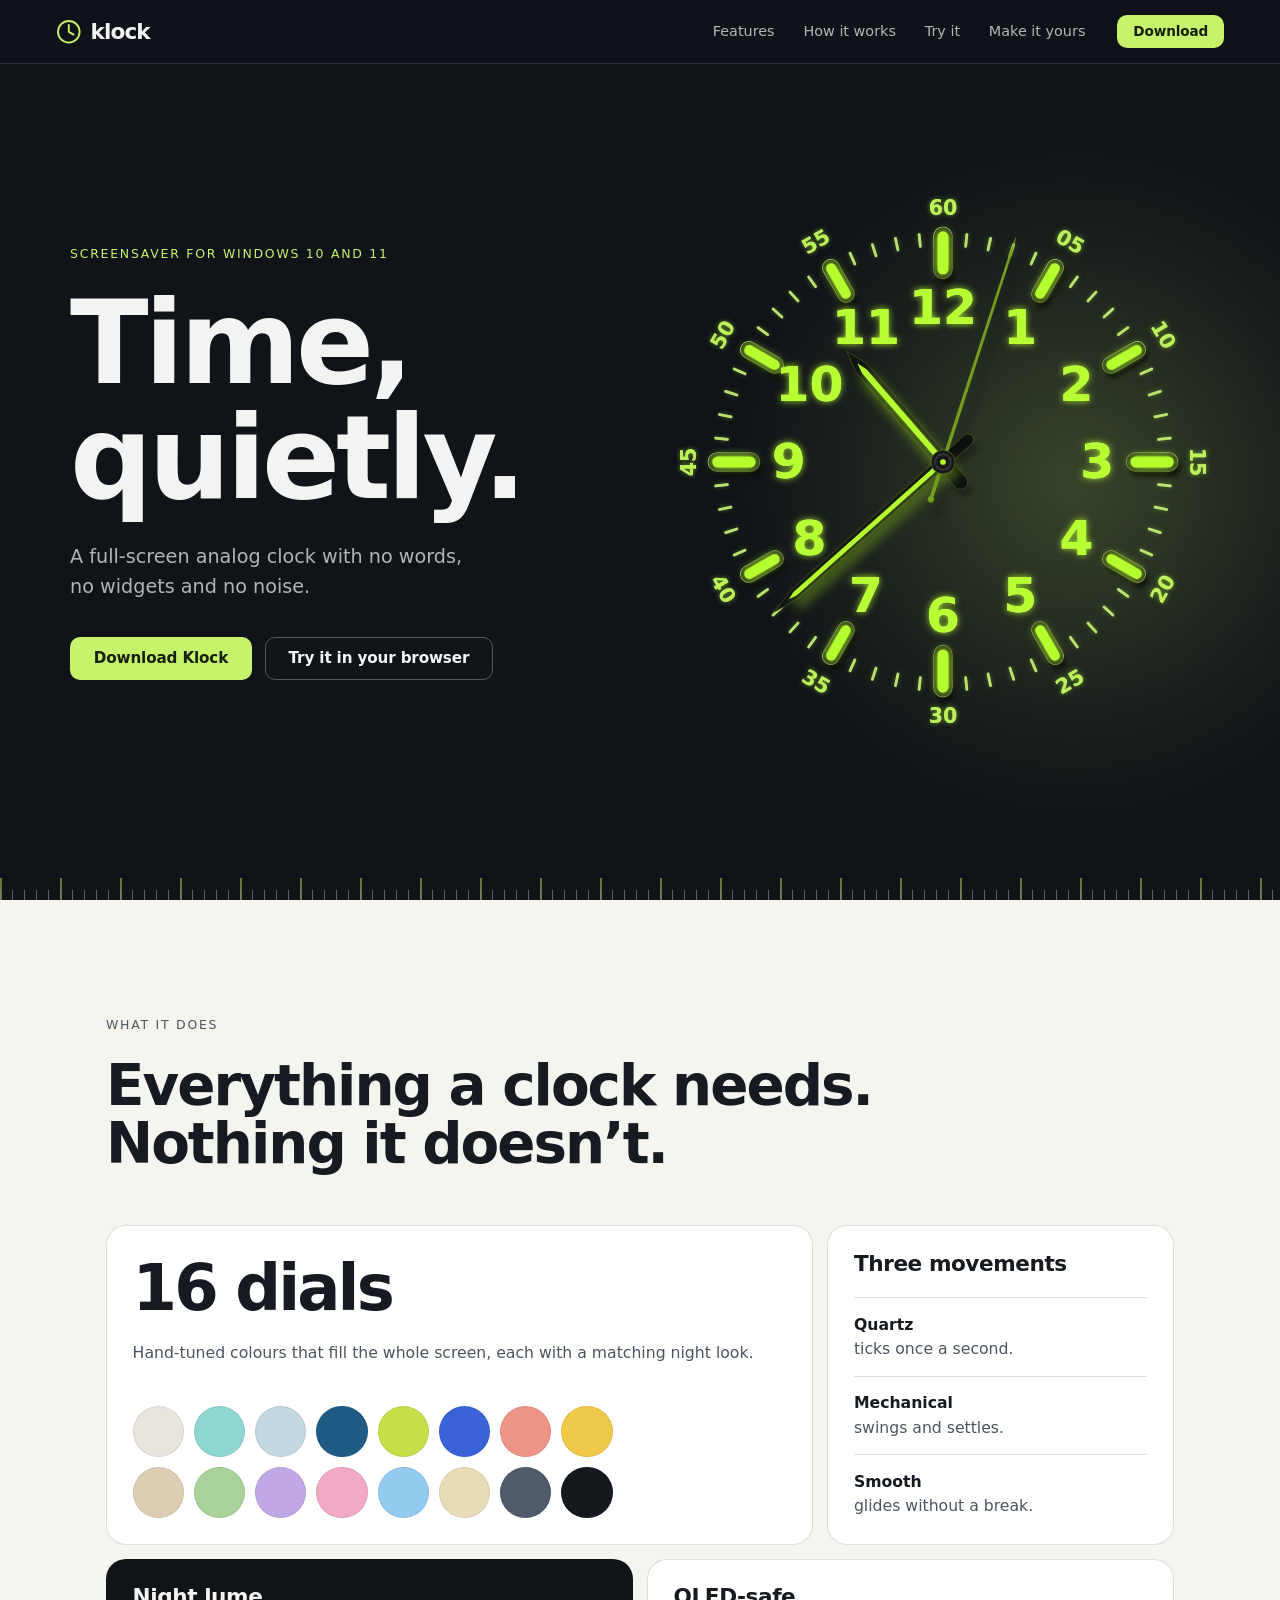
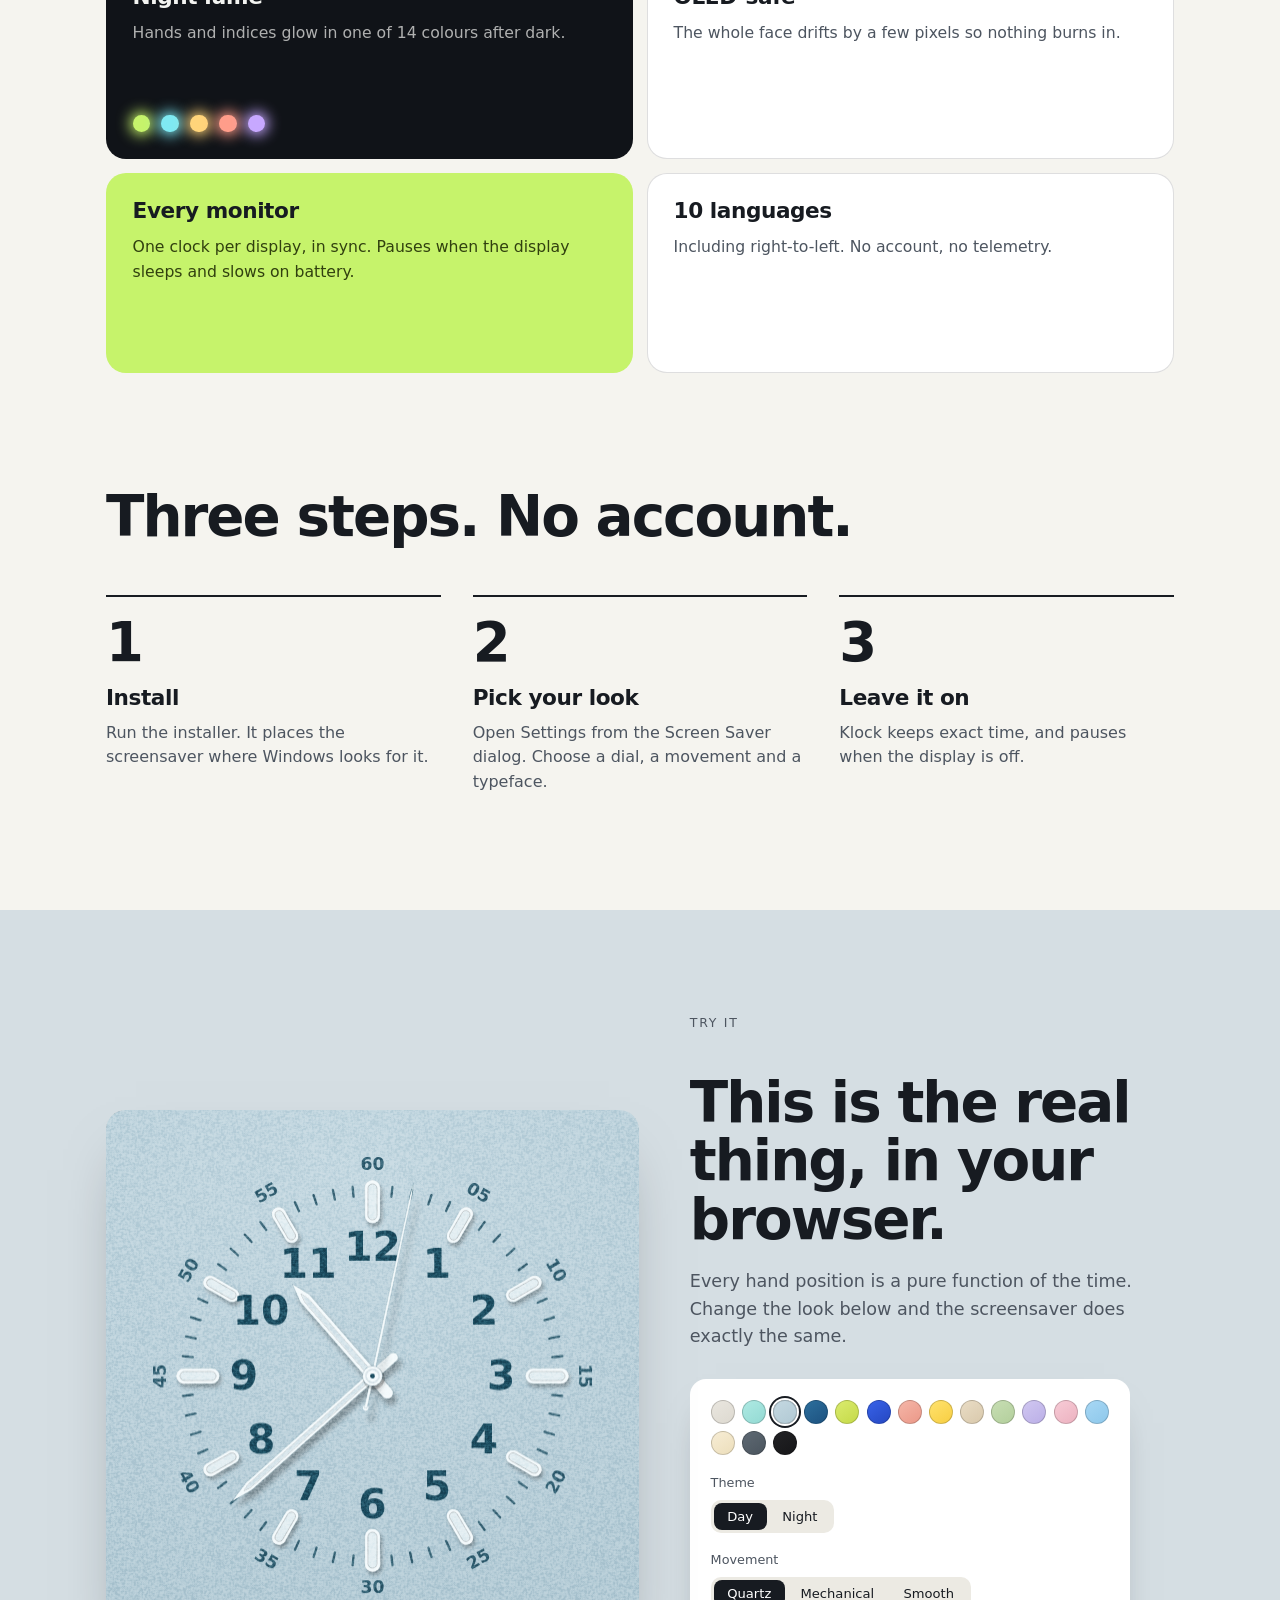
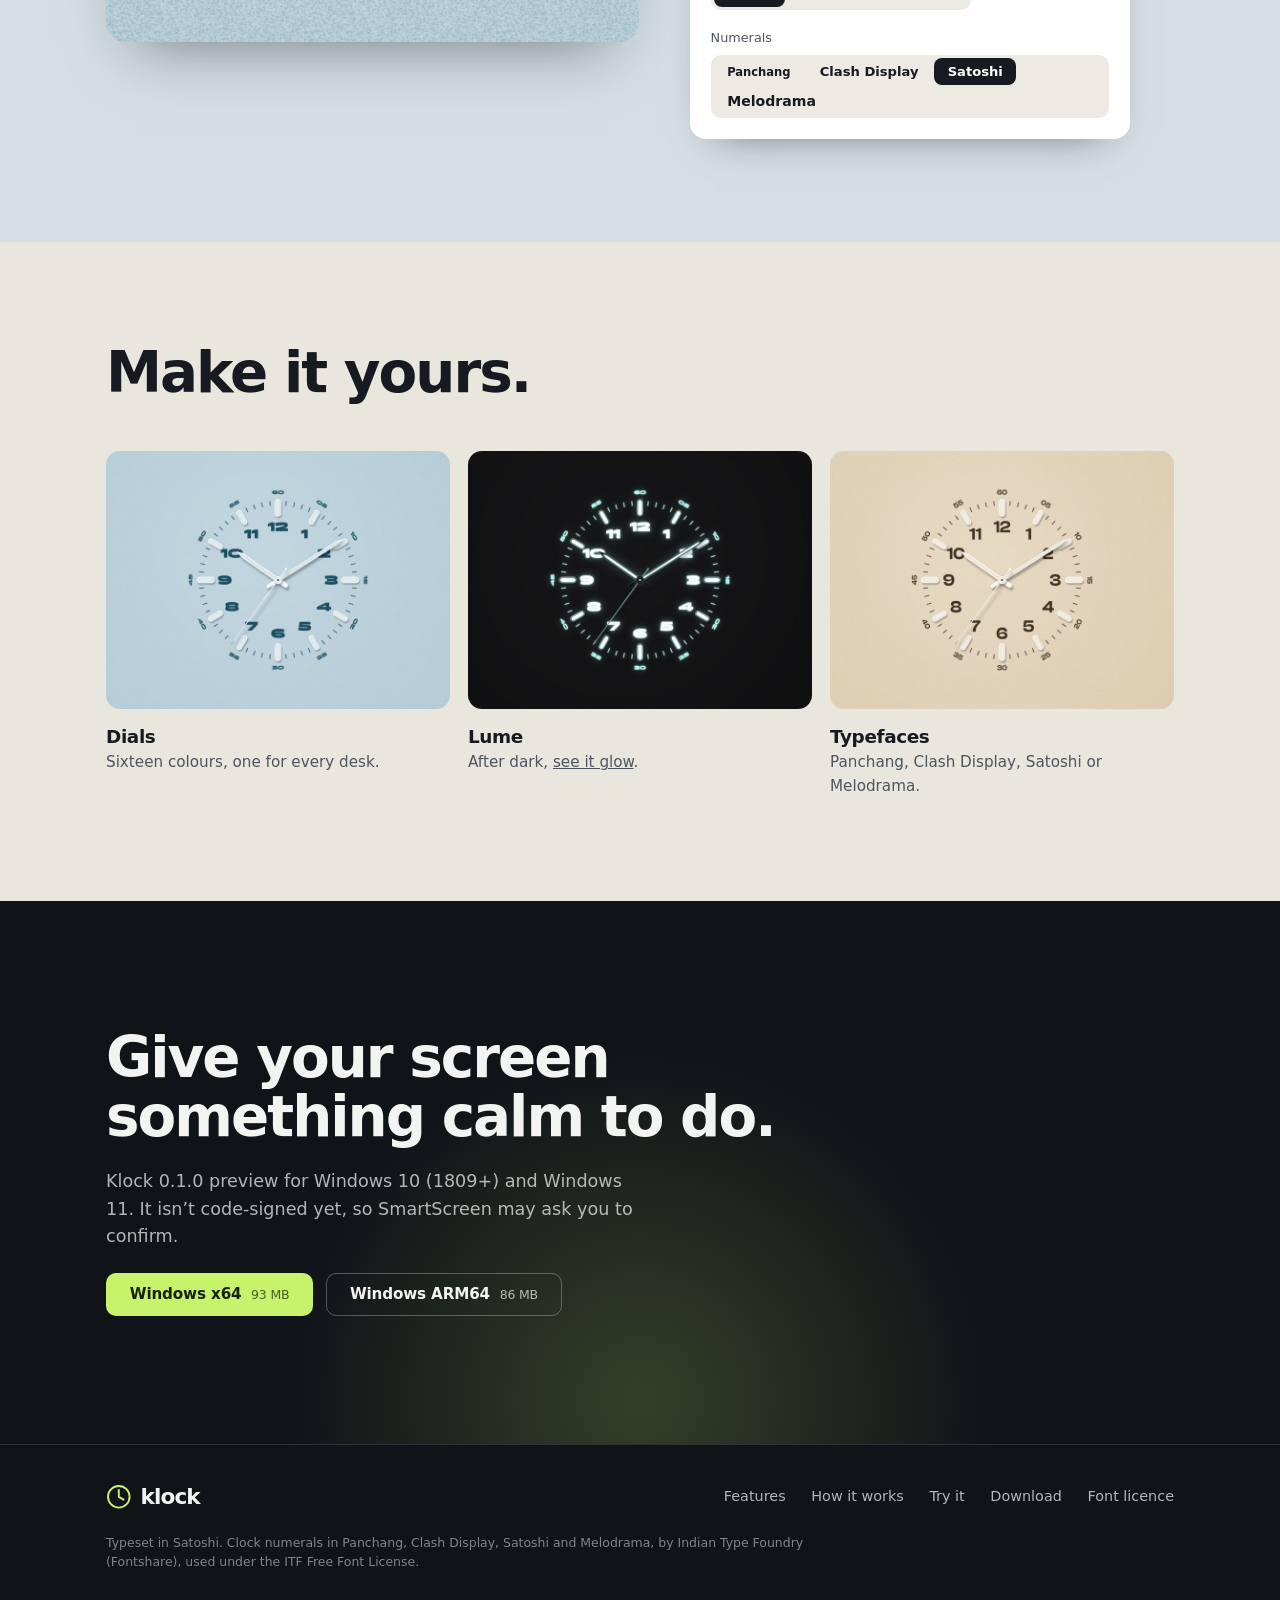
==== website/index.html @ 1a83d162 "🚀 Add interactive dial clock implementation with state management and theming - Introduced `clock.js" ====
<!DOCTYPE html>
<html lang="en">
<head>
  <meta charset="UTF-8">
  <meta name="viewport" content="width=device-width, initial-scale=1">
  <title>Klock — The Quiet Analog Clock Screensaver For Windows</title>
  <meta name="description" content="A wordless analog clock screensaver for Windows 10 and 11. Sixteen dials, glowing lume, three movements.">
  <meta name="theme-color" content="#101318">
  <link rel="icon" href="favicon.ico">
  <link rel="preload" href="fonts/Satoshi-Black.otf" as="font" type="font/otf" crossorigin>
  <link rel="stylesheet" href="css/styles.css">
  <meta property="og:type" content="website">
  <meta property="og:title" content="Klock — The Quiet Analog Clock Screensaver For Windows">
  <meta property="og:description" content="Sixteen dials, glowing lume, three movements. For Windows 10 and 11.">
  <meta property="og:image" content="img/og.jpg">
  <meta name="twitter:card" content="summary_large_image">
</head>
<body>
  <a class="skip" href="#main">Skip to content</a>

  <header class="top">
    <a class="brand" href="#top" aria-label="Klock home">
      <svg viewBox="0 0 32 32" aria-hidden="true"><circle cx="16" cy="16" r="13.5" fill="none" stroke="currentColor" stroke-width="2.4"/><path d="M16 16V7.5M16 16l6 3.5" stroke="currentColor" stroke-width="2.4" stroke-linecap="round" fill="none"/></svg>
      <span>klock</span>
    </a>
    <nav aria-label="Primary">
      <a href="#features">Features</a>
      <a href="#how">How it works</a>
      <a href="#try">Try it</a>
      <a href="#make">Make it yours</a>
    </nav>
    <a class="btn btn-lume btn-sm" href="#download">Download</a>
  </header>

  <main id="main">

    <!-- ============================================================ HERO -->
    <section class="hero" id="top" data-bg="dusk" aria-labelledby="hero-title">
      <div class="hero-copy">
        <p class="kicker">Screensaver for Windows 10 and 11</p>
        <h1 id="hero-title">Time,<br>quietly.</h1>
        <p class="hero-sub">A full-screen analog clock with no words, no widgets and no noise.</p>
        <div class="hero-cta">
          <a class="btn btn-lume" href="#download">Download Klock</a>
          <a class="btn btn-ghost" href="#try">Try it in your browser</a>
        </div>
      </div>
      <div class="hero-clock">
        <canvas id="clock-hero" role="img" aria-label="Analog clock with glowing hands"></canvas>
      </div>
      <div class="ruler" aria-hidden="true"></div>
    </section>

    <!-- ============================================================ FEATURES -->
    <section class="features" id="features" data-bg="paper" aria-labelledby="feat-title">
      <div class="wrap">
        <p class="kicker dark">What it does</p>
        <h2 class="h2" id="feat-title">Everything a clock needs. Nothing it doesn&rsquo;t.</h2>

        <div class="bento">
          <article class="tile tile-dials">
            <h3>16 dials</h3>
            <p>Hand-tuned colours that fill the whole screen, each with a matching night look.</p>
            <div class="dots" aria-hidden="true"><i></i><i></i><i></i><i></i><i></i><i></i><i></i><i></i><i></i><i></i><i></i><i></i><i></i><i></i><i></i><i></i></div>
          </article>

          <article class="tile tile-move">
            <h3>Three movements</h3>
            <ul class="plain">
              <li><b>Quartz</b> ticks once a second.</li>
              <li><b>Mechanical</b> swings and settles.</li>
              <li><b>Smooth</b> glides without a break.</li>
            </ul>
          </article>

          <article class="tile tile-lume">
            <h3>Night lume</h3>
            <p>Hands and indices glow in one of 14 colours after dark.</p>
            <div class="glow" aria-hidden="true"><i></i><i></i><i></i><i></i><i></i></div>
          </article>

          <article class="tile tile-burn">
            <h3>OLED-safe</h3>
            <p>The whole face drifts by a few pixels so nothing burns in.</p>
          </article>

          <article class="tile tile-mon">
            <h3>Every monitor</h3>
            <p>One clock per display, in sync. Pauses when the display sleeps and slows on battery.</p>
          </article>

          <article class="tile tile-lang">
            <h3>10 languages</h3>
            <p>Including right-to-left. No account, no telemetry.</p>
          </article>
        </div>
      </div>
    </section>

    <!-- ============================================================ HOW -->
    <section class="how" id="how" data-bg="paper" aria-labelledby="how-title">
      <div class="wrap">
        <h2 class="h2" id="how-title">Three steps. No account.</h2>
        <ol class="steps">
          <li><span class="num">1</span><h3>Install</h3><p>Run the installer. It places the screensaver where Windows looks for it.</p></li>
          <li><span class="num">2</span><h3>Pick your look</h3><p>Open Settings from the Screen Saver dialog. Choose a dial, a movement and a typeface.</p></li>
          <li><span class="num">3</span><h3>Leave it on</h3><p>Klock keeps exact time, and pauses when the display is off.</p></li>
        </ol>
      </div>
    </section>

    <!-- ============================================================ TRY -->
    <section class="try" id="try" data-bg="mist" aria-labelledby="try-title">
      <div class="wrap try-grid">
        <div class="screen"><canvas id="clock-main" role="img" aria-label="Analog clock"></canvas></div>
        <div class="try-panel">
          <p class="kicker dark">Try it</p>
          <h2 class="h2" id="try-title">This is the real thing, in your browser.</h2>
          <p class="body">Every hand position is a pure function of the time. Change the look below and the screensaver does exactly the same.</p>

          <div class="ui-card" aria-label="Try the settings">
            <div class="swatches" id="dial-swatches" role="radiogroup" aria-label="Dial colour"></div>
            <div class="ui-row"><span>Theme</span><div class="segmented" id="theme-seg" role="radiogroup" aria-label="Theme"></div></div>
            <div class="ui-row"><span>Movement</span><div class="segmented" id="move-seg" role="radiogroup" aria-label="Movement"></div></div>
            <div class="ui-row"><span>Numerals</span><div class="segmented" id="font-seg" role="radiogroup" aria-label="Numeral typeface"></div></div>
          </div>
        </div>
      </div>
    </section>

    <!-- ============================================================ MAKE IT YOURS -->
    <section class="make" id="make" data-bg="bone" aria-labelledby="make-title">
      <div class="wrap">
        <h2 class="h2" id="make-title">Make it yours.</h2>
        <div class="shots">
          <figure>
            <img src="img/day.jpg" width="1920" height="1080" loading="lazy" alt="Klock&rsquo;s Glacier dial in daylight: pale blue-grey with dark teal numerals and white pill indices.">
            <figcaption><b>Dials</b> Sixteen colours, one for every desk.</figcaption>
          </figure>
          <figure>
            <img src="img/night.jpg" width="1920" height="1080" loading="lazy" alt="Klock&rsquo;s Noir dial at night with every numeral, index and hand glowing teal-white.">
            <figcaption><b>Lume</b> After dark, <a href="#try" data-night>see it glow</a>.</figcaption>
          </figure>
          <figure>
            <img src="img/warm.jpg" width="1920" height="1080" loading="lazy" alt="Klock&rsquo;s Beige dial with Clash Display numerals.">
            <figcaption><b>Typefaces</b> Panchang, Clash Display, Satoshi or Melodrama.</figcaption>
          </figure>
        </div>
      </div>
    </section>

    <!-- ============================================================ DOWNLOAD -->
    <section class="get" id="download" data-bg="dusk" aria-labelledby="dl-title">
      <div class="wrap get-inner">
        <h2 class="h2 light" id="dl-title">Give your screen something calm to do.</h2>
        <p class="body light">Klock 0.1.0 preview for Windows 10 (1809+) and Windows 11. It isn&rsquo;t code-signed yet, so SmartScreen may ask you to confirm.</p>
        <div class="hero-cta">
          <a class="btn btn-lume" href="https://github.com/OWNER/klock/releases/latest">Windows x64 <small>93 MB</small></a>
          <a class="btn btn-ghost" href="https://github.com/OWNER/klock/releases/latest">Windows ARM64 <small>86 MB</small></a>
        </div>
      </div>
    </section>
  </main>

  <footer class="footer" data-bg="dusk">
    <div class="wrap foot">
      <a class="brand" href="#top" aria-label="Klock home">
        <svg viewBox="0 0 32 32" aria-hidden="true"><circle cx="16" cy="16" r="13.5" fill="none" stroke="currentColor" stroke-width="2.4"/><path d="M16 16V7.5M16 16l6 3.5" stroke="currentColor" stroke-width="2.4" stroke-linecap="round" fill="none"/></svg>
        <span>klock</span>
      </a>
      <nav aria-label="Footer">
        <a href="#features">Features</a><a href="#how">How it works</a><a href="#try">Try it</a><a href="#download">Download</a><a href="fonts/Satoshi-FFL.txt">Font licence</a>
      </nav>
      <p class="foot-fine">Typeset in Satoshi. Clock numerals in Panchang, Clash Display, Satoshi and Melodrama, by Indian Type Foundry (Fontshare), used under the ITF Free Font License.</p>
    </div>
  </footer>

  <script type="module" src="js/main.js"></script>
</body>
</html>
---- website/css/styles.css ----
/* Klock landing page. Original direction: a graphite "lume" hero, flat full-width bands, a bento feature grid,
   heavy Satoshi headlines, square-ish buttons and a lume-green accent. */

@font-face { font-family: "Satoshi"; font-weight: 400; font-display: swap; src: url("../fonts/Satoshi-Regular.otf") format("opentype"); }
/* Faces used on the clock dial and the typeface picker */
@font-face { font-family: "Satoshi"; font-weight: 900; font-display: swap; src: url("../fonts/Satoshi-Black.otf") format("opentype"); }
@font-face { font-family: "Panchang"; font-weight: 800; font-display: swap; src: url("../fonts/Panchang-Extrabold.otf") format("opentype"); }
@font-face { font-family: "Clash Display"; font-weight: 600; font-display: swap; src: url("../fonts/ClashDisplay-Semibold.otf") format("opentype"); }
@font-face { font-family: "Melodrama"; font-weight: 700; font-display: swap; src: url("../fonts/Melodrama-Bold.otf") format("opentype"); }

:root {
  --graphite: #101318; --graphite-2: #1a1f27; --line-d: rgba(255, 255, 255, .12);
  --paper: #F5F4EF; --bone: #E8E6DD; --mist: #D5DEE3;
  --ink: #171b21; --ink-soft: #4d5560; --line: rgba(23, 27, 33, .14);
  --lume: #C6F36B; --lume-ink: #18200a;
  --page: var(--graphite);

  --r: 20px; --r-btn: 10px; --max: 1180px; --pad: clamp(20px, 5vw, 56px);
  --font: "Satoshi", "Segoe UI Variable Text", "Segoe UI", system-ui, sans-serif;

  --bg1: #C4D8E1; --bg2: #B1C9D4; --night: 0;
}

*, *::before, *::after { box-sizing: border-box; }
html { scroll-behavior: smooth; scroll-padding-top: 72px; -webkit-text-size-adjust: 100%; color-scheme: light; }
body { margin: 0; background: var(--page); color: var(--ink); font: 400 1rem/1.55 var(--font); -webkit-font-smoothing: antialiased; overflow-x: hidden; transition: background-color .6s ease; }
img, canvas, svg { max-width: 100%; }
a { color: inherit; }
h1, h2, h3, p, figure, ul, ol { margin: 0; padding: 0; }
:focus-visible { outline: 2px solid var(--lume); outline-offset: 3px; border-radius: 6px; }
.skip { position: absolute; left: 1rem; top: -4rem; background: var(--lume); color: var(--lume-ink); padding: .6rem 1rem; border-radius: var(--r-btn); z-index: 100; }
.skip:focus { top: 1rem; }
.wrap { width: min(100%, var(--max)); margin-inline: auto; padding-inline: var(--pad); }

/* ---------- type ---------- */
h1, .h2, h3 { font-weight: 900; letter-spacing: -.035em; line-height: 1; }
h1 { font-size: clamp(3.6rem, 9vw, 8rem); }
.h2 { font-size: clamp(2rem, 4.4vw, 3.6rem); line-height: 1.04; max-width: 20ch; }
h3 { font-size: 1.35rem; letter-spacing: -.02em; line-height: 1.15; }
.kicker { font-size: .78rem; letter-spacing: .14em; text-transform: uppercase; color: var(--lume); margin-bottom: 1.4rem; }
.kicker.dark { color: var(--ink-soft); }
.body { font-size: 1.1rem; max-width: 34rem; color: var(--ink-soft); }
.light { color: #f3f4f1; }
.body.light { color: rgba(243, 244, 241, .72); }

/* ---------- top bar ---------- */
.top { position: sticky; top: 0; z-index: 60; display: flex; align-items: center; gap: 2rem; height: 64px; padding-inline: var(--pad); background: rgba(16, 19, 24, .96); color: #f3f4f1; border-bottom: 1px solid var(--line-d); }
.brand { display: inline-flex; align-items: center; gap: .55rem; text-decoration: none; font-weight: 900; font-size: 1.35rem; letter-spacing: -.04em; }
.brand svg { width: 1.6rem; height: 1.6rem; color: var(--lume); }
.top nav { display: flex; gap: 1.8rem; margin-left: auto; }
.top nav a { font-size: .9rem; text-decoration: none; opacity: .72; transition: opacity .15s; }
.top nav a:hover { opacity: 1; }

.btn { display: inline-flex; align-items: center; gap: .6rem; padding: .85em 1.5em; border: 1px solid transparent; border-radius: var(--r-btn); font: 900 .95rem/1 var(--font); letter-spacing: -.01em; text-decoration: none; cursor: pointer; transition: transform .18s ease, background-color .18s ease, border-color .18s ease; }
.btn:hover { transform: translateY(-2px); }
.btn small { font: 400 .78rem var(--font); opacity: .7; }
.btn-lume { background: var(--lume); color: var(--lume-ink); }
.btn-lume:hover { background: #d6f98f; }
.btn-ghost { border-color: rgba(255, 255, 255, .28); color: #f3f4f1; }
.btn-ghost:hover { border-color: #fff; }
.btn-sm { padding: .65em 1.1em; font-size: .85rem; }

/* ---------- hero ---------- */
.hero { position: relative; min-height: calc(100svh - 64px); background: var(--graphite); color: #f3f4f1; display: grid; grid-template-columns: minmax(0, 1.05fr) minmax(0, 1fr); align-items: center; gap: 1rem; padding: 3rem var(--pad) 5.5rem; overflow: hidden; isolation: isolate; }
.hero::before { content: ""; position: absolute; z-index: -1; right: -12vw; top: 50%; width: 80vmin; height: 80vmin; translate: 0 -50%; border-radius: 50%; background: radial-gradient(circle, rgba(198, 243, 107, .22), rgba(198, 243, 107, .06) 45%, transparent 68%); }
.hero-copy { max-width: 36rem; justify-self: end; width: 100%; }
.hero-sub { font-size: 1.2rem; color: rgba(243, 244, 241, .72); max-width: 26rem; margin: 1.6rem 0 2.2rem; }
.hero-cta { display: flex; flex-wrap: wrap; gap: .8rem; }
.hero-clock { display: grid; place-items: center; }
#clock-hero { width: min(100%, 78svh, 640px); aspect-ratio: 1; display: block; }
.ruler { position: absolute; left: 0; right: 0; bottom: 0; height: 34px; opacity: .5;
  background:
    repeating-linear-gradient(90deg, rgba(243, 244, 241, .7) 0 1px, transparent 1px 12px) bottom / 100% 10px no-repeat,
    repeating-linear-gradient(90deg, rgba(198, 243, 107, .9) 0 2px, transparent 2px 60px) bottom / 100% 22px no-repeat; }

/* ---------- features ---------- */
.features { background: var(--paper); padding: clamp(4rem, 9vw, 8rem) 0; }
.bento { display: grid; grid-template-columns: repeat(6, minmax(0, 1fr)); gap: 14px; margin-top: 3.2rem; }
.tile { background: #fff; border: 1px solid var(--line); border-radius: var(--r); padding: 1.6rem; display: flex; flex-direction: column; gap: .7rem; min-height: 200px; }
.tile p, .tile li { color: var(--ink-soft); font-size: .98rem; }
.tile-dials { grid-column: span 4; grid-row: span 2; justify-content: space-between; }
.tile-dials h3 { font-size: clamp(2.4rem, 5vw, 4.2rem); letter-spacing: -.045em; }
.tile-move { grid-column: span 2; grid-row: span 2; }
.tile-lume { grid-column: span 3; background: var(--graphite); border-color: transparent; color: #f3f4f1; }
.tile-lume p { color: rgba(243, 244, 241, .7); }
.tile-burn { grid-column: span 3; }
.tile-mon { grid-column: span 3; background: var(--lume); border-color: transparent; }
.tile-mon p { color: #31400f; }
.tile-lang { grid-column: span 3; }
.plain { list-style: none; display: grid; gap: .9rem; margin-top: .6rem; }
.plain li { padding-top: .9rem; border-top: 1px solid var(--line); }
.plain b { display: block; color: var(--ink); font-weight: 900; }
.dots { display: grid; grid-template-columns: repeat(8, 1fr); gap: 10px; max-width: 30rem; margin-top: 1.5rem; }
.dots i { aspect-ratio: 1; border-radius: 50%; background: var(--c); box-shadow: inset 0 0 0 1px rgba(0, 0, 0, .08); }
.dots i:nth-child(1) { --c: #E9E4DC; } .dots i:nth-child(2) { --c: #8FD6D2; } .dots i:nth-child(3) { --c: #C4D8E1; } .dots i:nth-child(4) { --c: #1F5C85; }
.dots i:nth-child(5) { --c: #C6E04A; } .dots i:nth-child(6) { --c: #3B63D8; } .dots i:nth-child(7) { --c: #EE9487; } .dots i:nth-child(8) { --c: #F0C94A; }
.dots i:nth-child(9) { --c: #DCCDB4; } .dots i:nth-child(10) { --c: #A8D29A; } .dots i:nth-child(11) { --c: #C2A7E6; } .dots i:nth-child(12) { --c: #F2A9C6; }
.dots i:nth-child(13) { --c: #93CBF0; } .dots i:nth-child(14) { --c: #EADBB8; } .dots i:nth-child(15) { --c: #4F5B68; } .dots i:nth-child(16) { --c: #15181d; }
.glow { display: flex; gap: .7rem; margin-top: auto; padding-top: .8rem; }
.glow i { width: 1.1rem; height: 1.1rem; border-radius: 50%; background: var(--g); box-shadow: 0 0 14px 3px var(--g); }
.glow i:nth-child(1) { --g: #C6F36B; } .glow i:nth-child(2) { --g: #7FE9F2; } .glow i:nth-child(3) { --g: #FFD47A; } .glow i:nth-child(4) { --g: #FF9D8A; } .glow i:nth-child(5) { --g: #C7A8FF; }

/* ---------- how ---------- */
.how { background: var(--paper); padding: 0 0 clamp(4rem, 9vw, 8rem); }
.steps { list-style: none; display: grid; grid-template-columns: repeat(3, minmax(0, 1fr)); gap: 2rem; margin-top: 3rem; }
.steps li { border-top: 2px solid var(--ink); padding-top: 1.2rem; }
.num { display: block; font-weight: 900; font-size: 3.4rem; letter-spacing: -.05em; line-height: 1; margin-bottom: 1rem; }
.steps p { color: var(--ink-soft); margin-top: .6rem; max-width: 22rem; }

/* ---------- try ---------- */
.try { background: var(--mist); padding: clamp(4rem, 8vw, 7rem) 0; }
.try-grid { display: grid; grid-template-columns: minmax(0, 1.1fr) minmax(0, 1fr); gap: clamp(1.5rem, 4vw, 4rem); align-items: center; }
.screen { position: relative; display: grid; place-items: center; padding: 2rem; border-radius: var(--r); overflow: hidden; background: radial-gradient(130% 95% at 46% 12%, var(--bg1), var(--bg2)); isolation: isolate; box-shadow: 0 30px 60px -30px rgba(16, 19, 24, .5); min-height: 480px; }
.screen::after { content: ""; position: absolute; inset: 0; pointer-events: none; background: var(--grain); mix-blend-mode: soft-light; opacity: calc(.28 - .12 * var(--night)); }
#clock-main { width: min(100%, 540px); aspect-ratio: 1; display: block; }
.try-panel { display: grid; gap: 1.2rem; justify-items: start; }
.ui-card { width: 100%; max-width: 440px; margin-top: .6rem; background: #fff; border-radius: 16px; padding: 1.3rem; display: grid; gap: 1.1rem; box-shadow: 0 18px 40px -26px rgba(16, 19, 24, .6); }
.ui-row { display: grid; gap: .45rem; font-size: .8rem; color: var(--ink-soft); }
.swatches { display: flex; flex-wrap: wrap; gap: .45rem; }
.swatch { width: 1.5rem; height: 1.5rem; padding: 0; border: 1px solid rgba(0, 0, 0, .18); border-radius: 50%; cursor: pointer; background: linear-gradient(145deg, var(--s1), var(--s2)); transition: transform .15s ease; }
.swatch:hover { transform: scale(1.12); }
.swatch[aria-checked="true"] { box-shadow: 0 0 0 2px #fff, 0 0 0 4px var(--ink); }
.segmented { display: inline-flex; flex-wrap: wrap; gap: 2px; padding: 3px; background: #eceae3; border-radius: 10px; justify-self: start; }
.seg { padding: .38rem .85rem; border: 0; border-radius: 8px; background: transparent; color: var(--ink); font: 400 .82rem var(--font); cursor: pointer; transition: background-color .15s, color .15s; }
.seg:hover { background: rgba(23, 27, 33, .08); }
.seg[aria-checked="true"] { background: var(--ink); color: #fff; }
.seg.font-panchang { font: 800 .72rem "Panchang", var(--font); }
.seg.font-clash { font: 600 .82rem "Clash Display", var(--font); }
.seg.font-satoshi { font: 900 .82rem "Satoshi", var(--font); }
.seg.font-melodrama { font: 700 .88rem "Melodrama", var(--font); }

/* ---------- make ---------- */
.make { background: var(--bone); padding: clamp(4rem, 8vw, 7rem) 0; }
.shots { display: grid; grid-template-columns: repeat(3, minmax(0, 1fr)); gap: 18px; margin-top: 3rem; }
.shots img { width: 100%; height: auto; aspect-ratio: 4 / 3; object-fit: cover; border-radius: 14px; display: block; }
.shots figcaption { margin-top: .9rem; color: var(--ink-soft); font-size: .95rem; }
.shots b { display: block; color: var(--ink); font-weight: 900; font-size: 1.15rem; letter-spacing: -.02em; }

/* ---------- download + footer ---------- */
.get { background: var(--graphite); padding: clamp(4.5rem, 10vw, 9rem) 0; position: relative; overflow: hidden; isolation: isolate; }
.get::before { content: ""; position: absolute; z-index: -1; left: 50%; bottom: -40vmin; width: 90vmin; height: 90vmin; translate: -50% 0; border-radius: 50%; background: radial-gradient(circle, rgba(198, 243, 107, .2), transparent 62%); }
.get-inner { display: grid; gap: 1.4rem; justify-items: start; }
.footer { background: var(--graphite); color: #f3f4f1; border-top: 1px solid var(--line-d); padding: 2.2rem 0 2.6rem; }
.foot { display: flex; flex-wrap: wrap; align-items: center; gap: 1.2rem 2rem; }
.foot nav { display: flex; flex-wrap: wrap; gap: .4rem 1.6rem; margin-left: auto; }
.foot nav a { font-size: .9rem; text-decoration: none; opacity: .72; }
.foot nav a:hover { opacity: 1; }
.foot-fine { flex-basis: 100%; font-size: .78rem; color: rgba(243, 244, 241, .5); max-width: 46rem; }

.not-found { width: min(100% - 2rem, 40rem); margin: 0 auto; min-height: 100svh; display: grid; align-content: center; gap: 1rem; justify-items: start; color: #f3f4f1; }
.not-found .lead { color: rgba(243, 244, 241, .72); }
.eyebrow { font-size: .78rem; letter-spacing: .14em; text-transform: uppercase; color: var(--lume); }
.btn-brown { display: inline-flex; padding: .85em 1.5em; border-radius: var(--r-btn); background: var(--lume); color: var(--lume-ink); font: 900 .95rem var(--font); text-decoration: none; }

/* ---------- responsive ---------- */
@media (max-width: 960px) {
  .top nav { display: none; }
  .top .btn { margin-left: auto; }
  .hero { grid-template-columns: 1fr; padding-top: 2.5rem; text-align: left; }
  .hero-copy { justify-self: start; }
  #clock-hero { width: min(100%, 460px); }
  .bento { grid-template-columns: repeat(2, minmax(0, 1fr)); }
  .tile-dials, .tile-move, .tile-lume, .tile-burn, .tile-mon, .tile-lang { grid-column: 1 / -1; grid-row: auto; }
  .steps, .shots, .try-grid { grid-template-columns: 1fr; }
  .screen { min-height: 360px; }
}
@media (prefers-reduced-motion: reduce) {
  html { scroll-behavior: auto; }
  *, *::before, *::after { transition: none !important; }
}
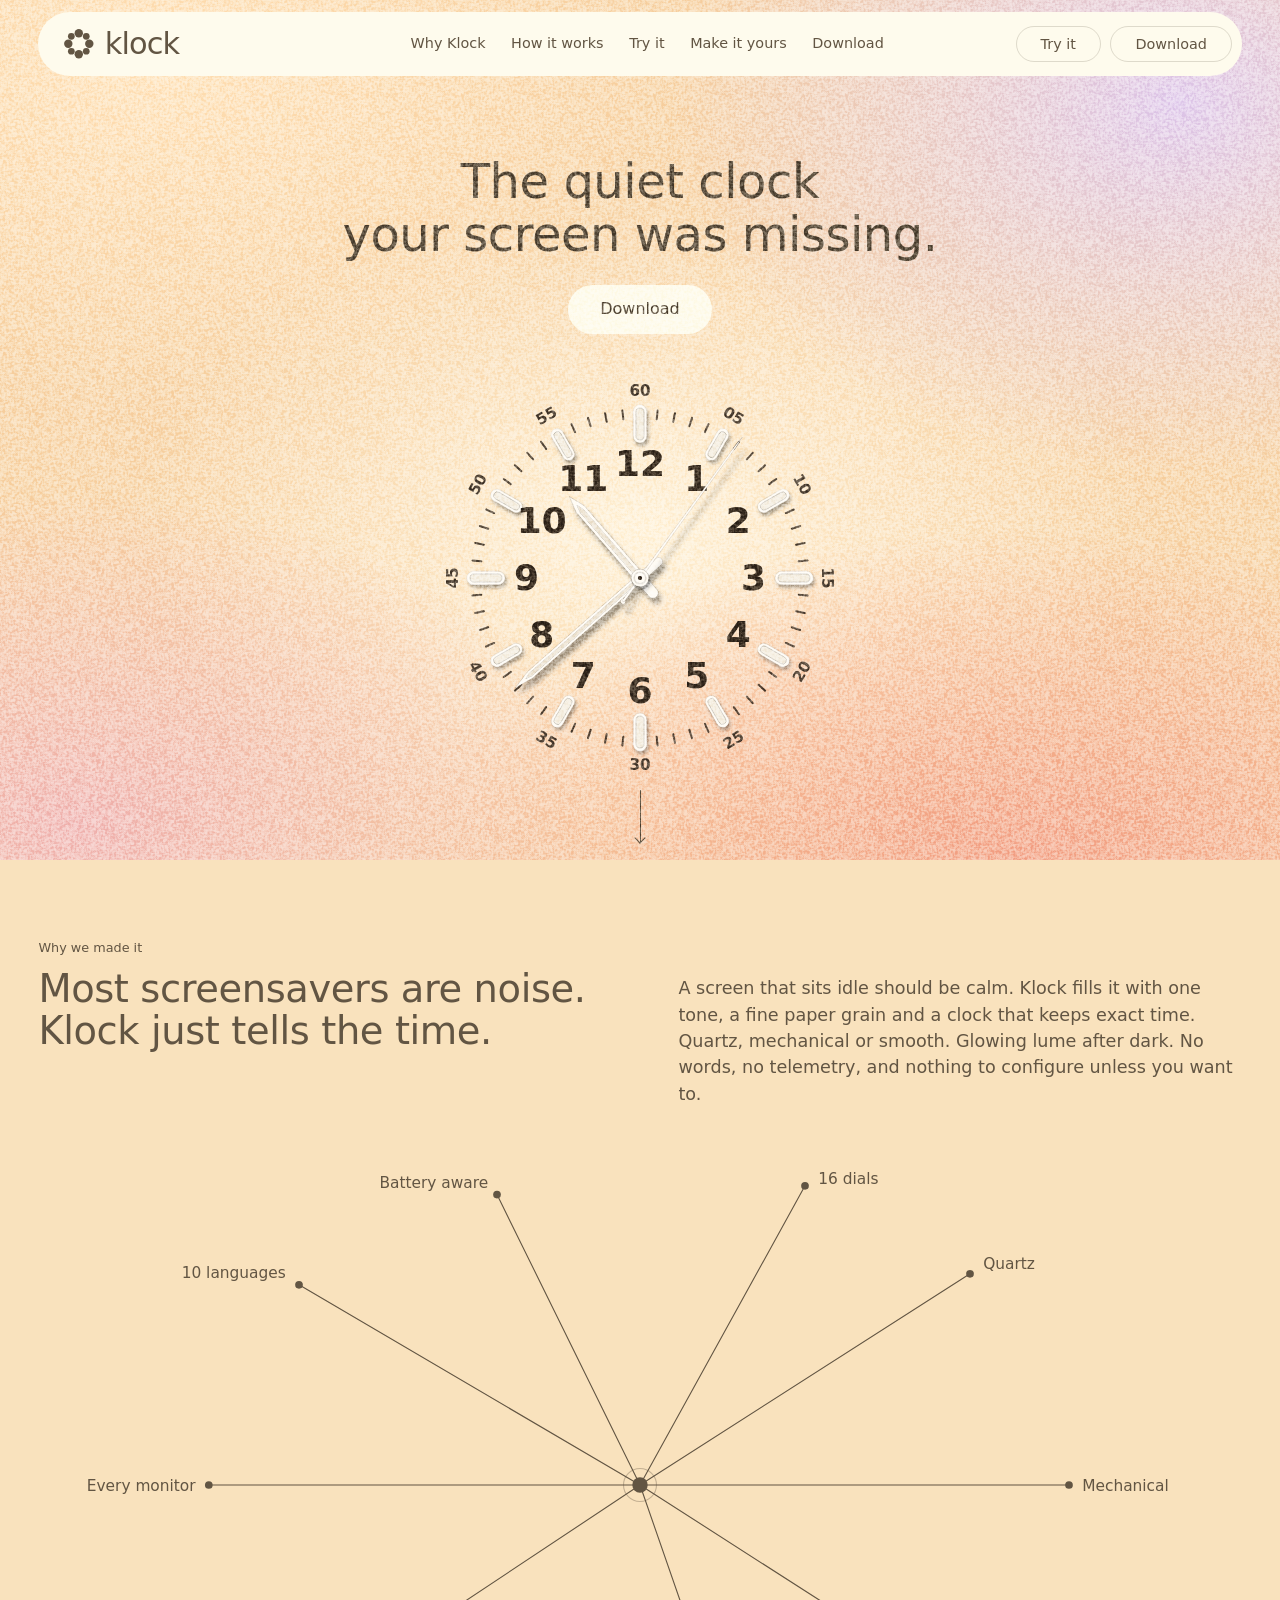
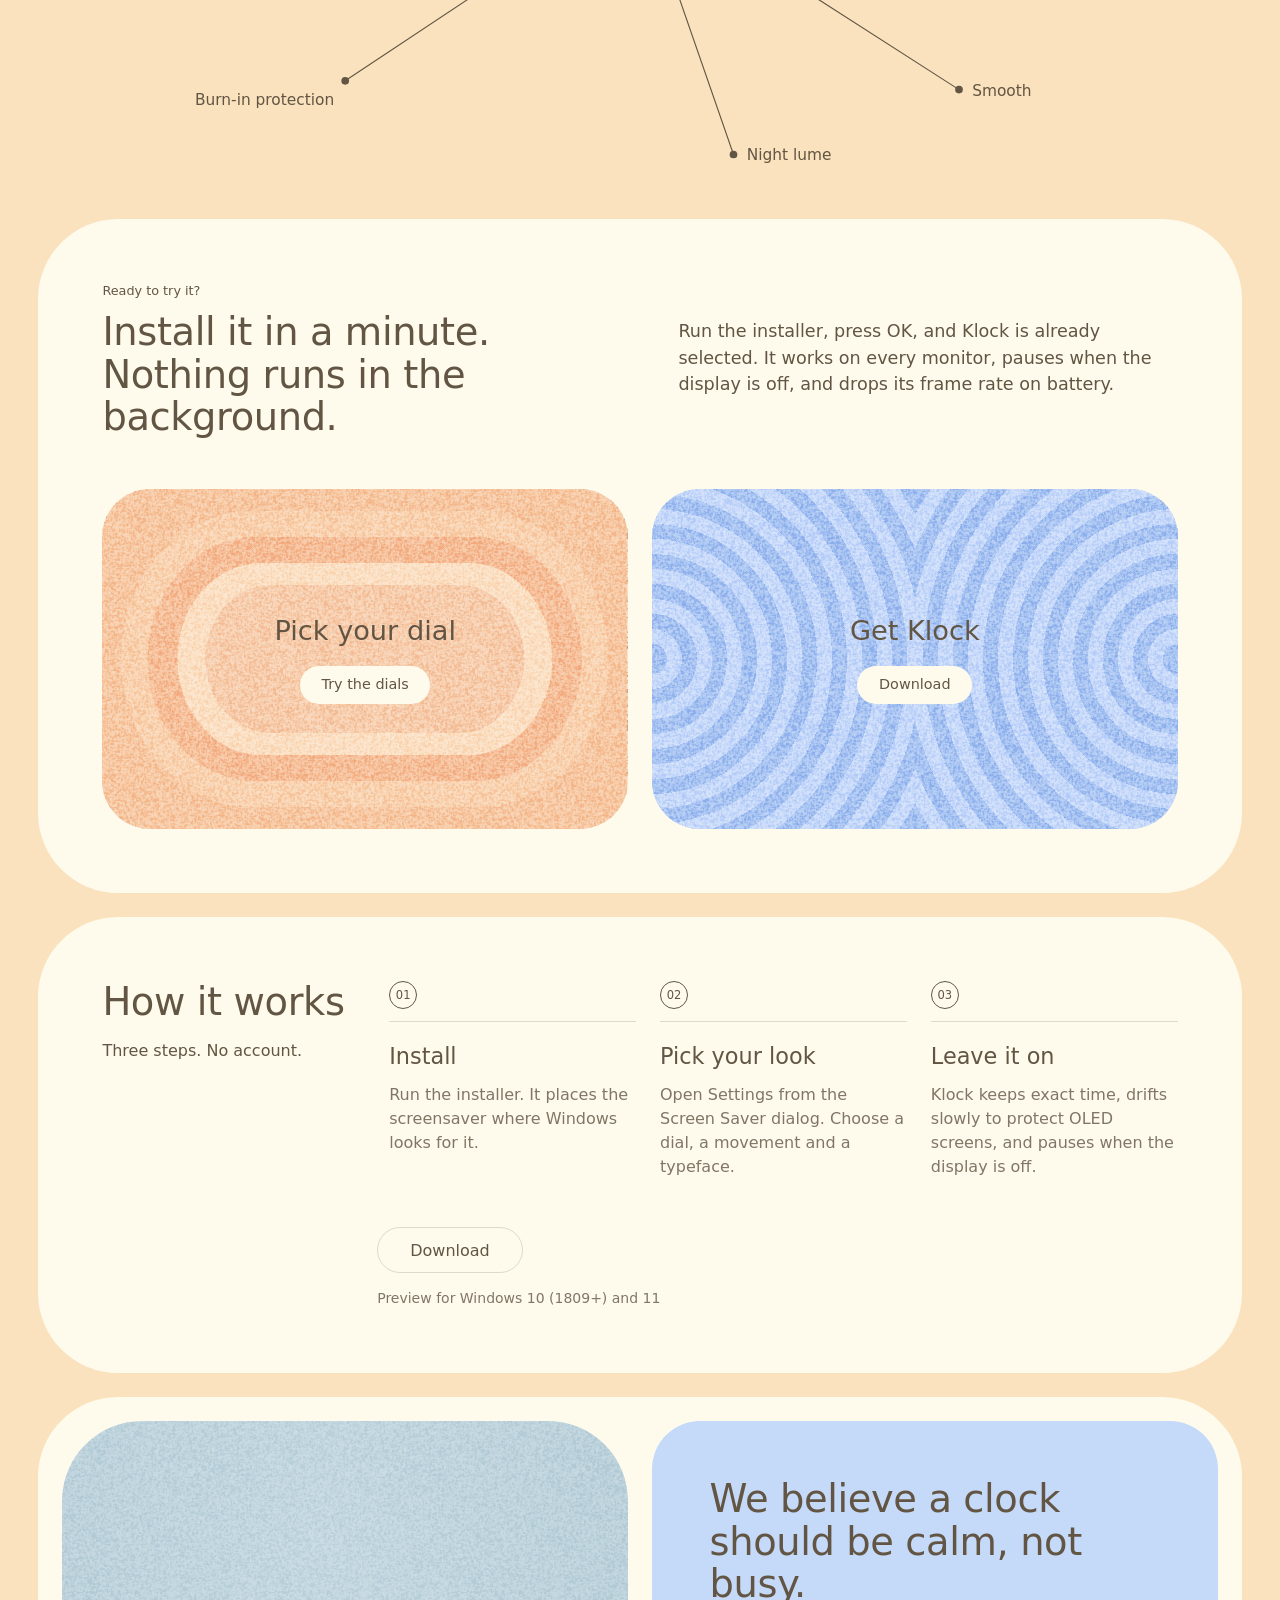
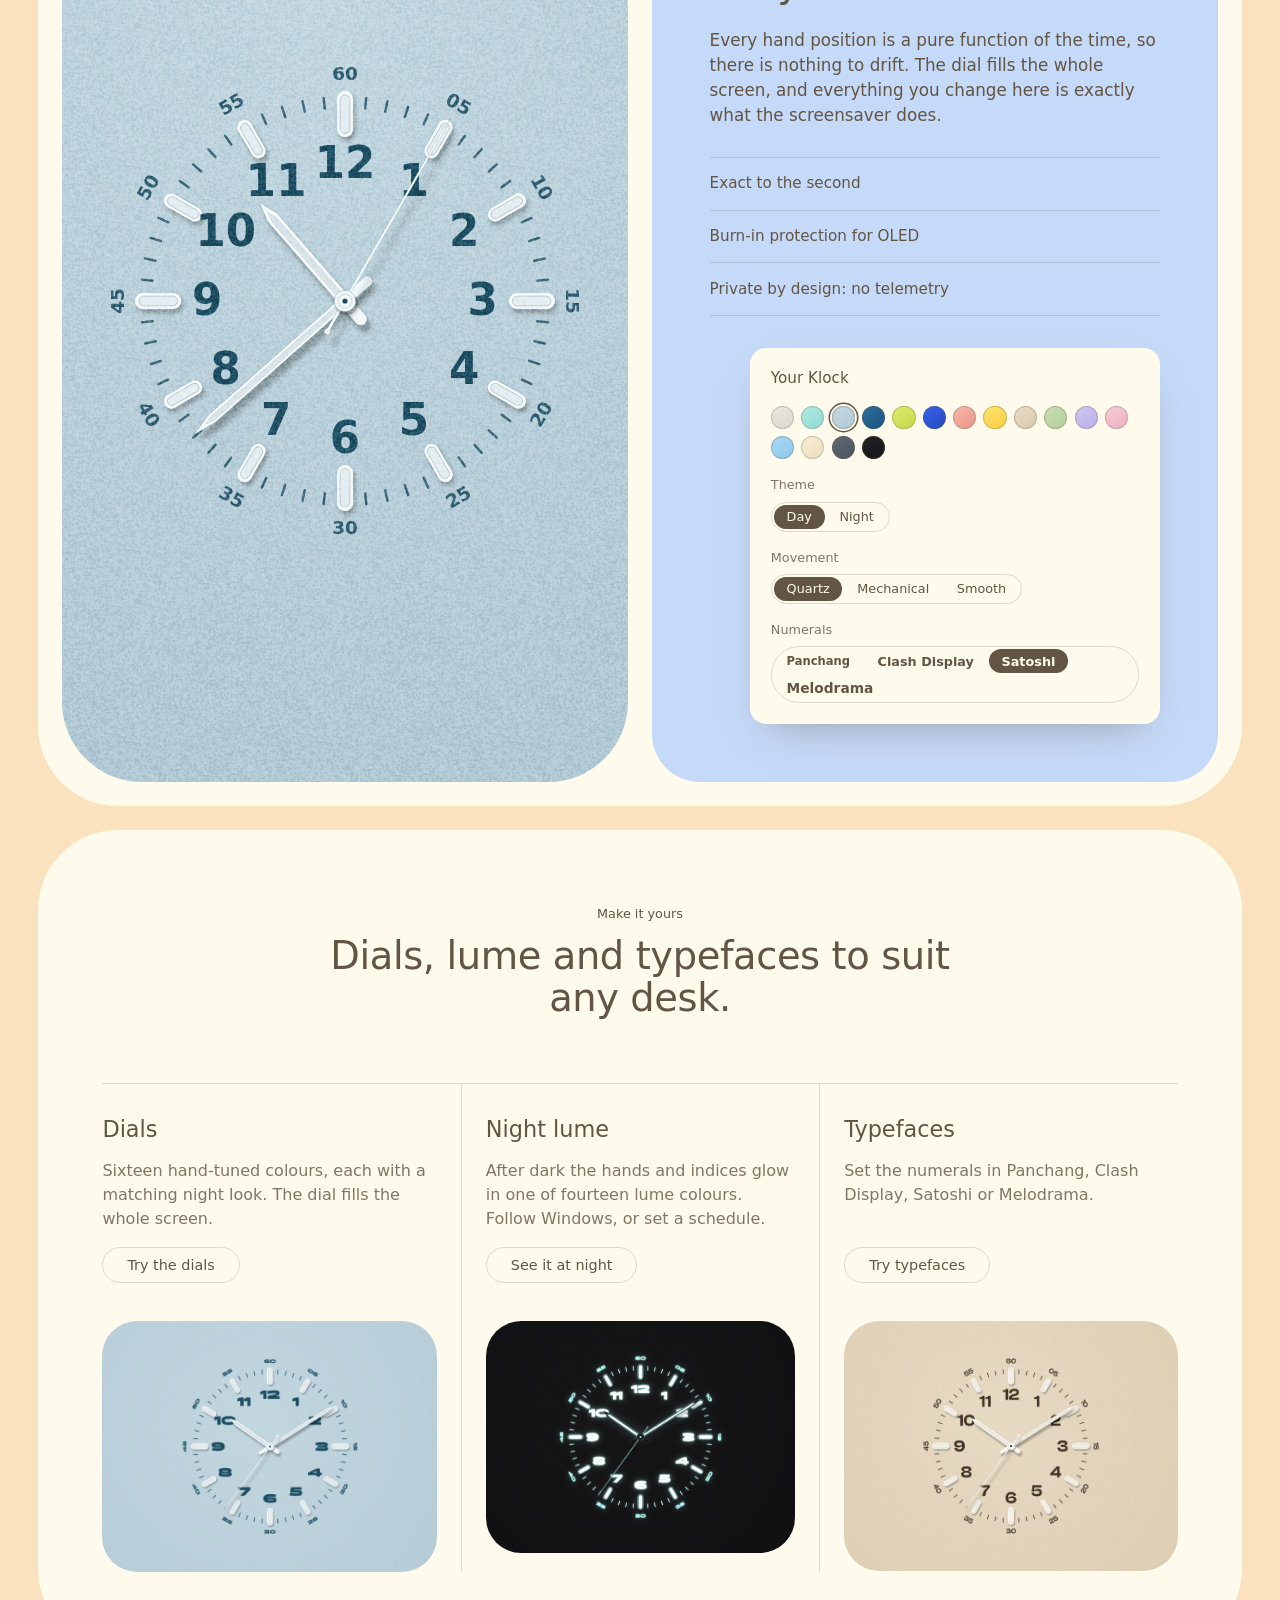
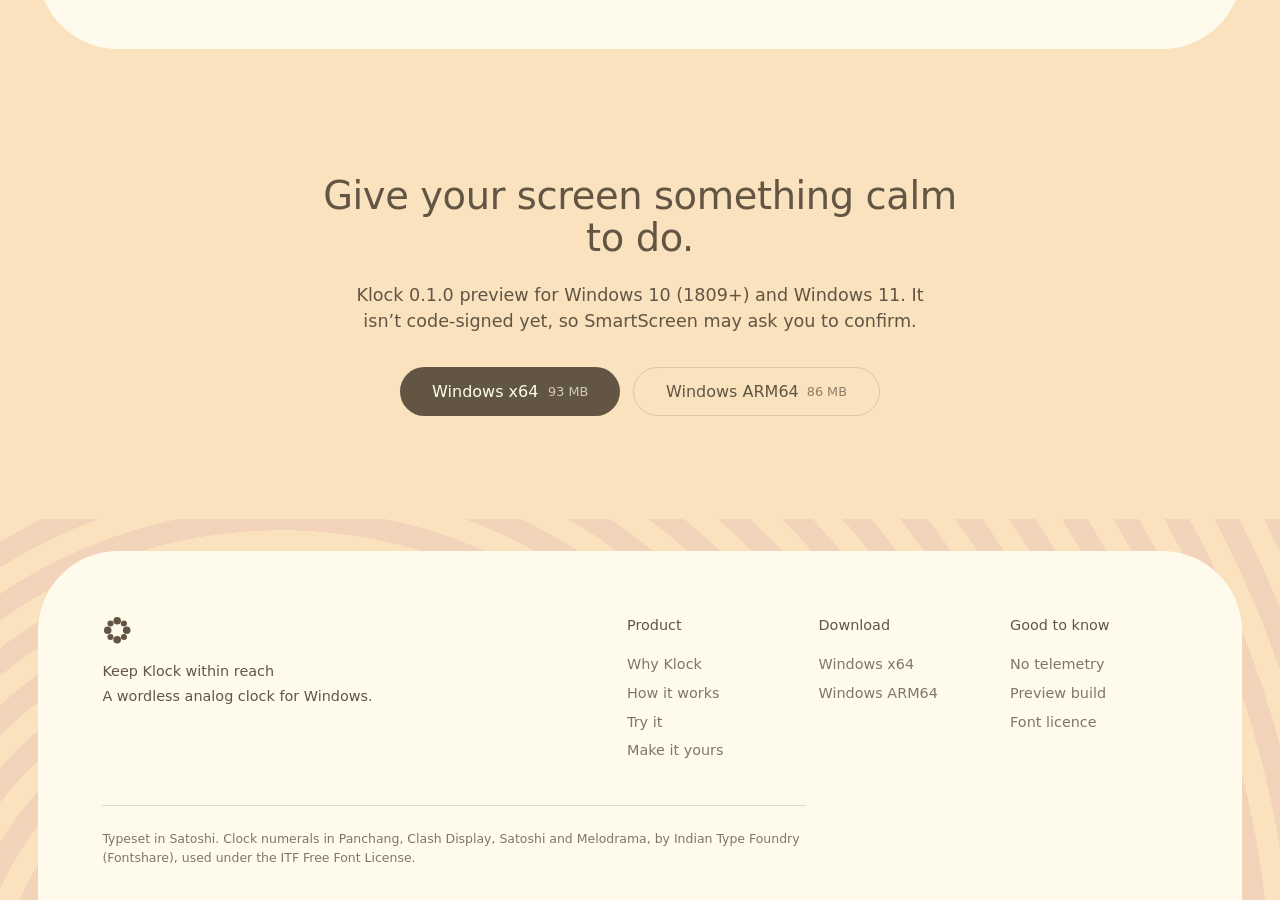
==== commit ec16f543: "Refactor website layout and styles; update hero section, navigation, and features for improved user " ====
--- a/website/index.html
+++ b/website/index.html
@@ -5,9 +5,10 @@
   <meta name="viewport" content="width=device-width, initial-scale=1">
   <title>Klock — The Quiet Analog Clock Screensaver For Windows</title>
   <meta name="description" content="A wordless analog clock screensaver for Windows 10 and 11. Sixteen dials, glowing lume, three movements.">
-  <meta name="theme-color" content="#101318">
+  <meta name="color-scheme" content="light">
+  <meta name="theme-color" content="#F9E2BD">
   <link rel="icon" href="favicon.ico">
-  <link rel="preload" href="fonts/Satoshi-Black.otf" as="font" type="font/otf" crossorigin>
+  <link rel="preload" href="fonts/Satoshi-Regular.otf" as="font" type="font/otf" crossorigin>
   <link rel="stylesheet" href="css/styles.css">
   <meta property="og:type" content="website">
   <meta property="og:title" content="Klock — The Quiet Analog Clock Screensaver For Windows">
@@ -18,107 +19,139 @@
 <body>
   <a class="skip" href="#main">Skip to content</a>
 
-  <header class="top">
-    <a class="brand" href="#top" aria-label="Klock home">
-      <svg viewBox="0 0 32 32" aria-hidden="true"><circle cx="16" cy="16" r="13.5" fill="none" stroke="currentColor" stroke-width="2.4"/><path d="M16 16V7.5M16 16l6 3.5" stroke="currentColor" stroke-width="2.4" stroke-linecap="round" fill="none"/></svg>
-      <span>klock</span>
-    </a>
-    <nav aria-label="Primary">
-      <a href="#features">Features</a>
-      <a href="#how">How it works</a>
-      <a href="#try">Try it</a>
-      <a href="#make">Make it yours</a>
-    </nav>
-    <a class="btn btn-lume btn-sm" href="#download">Download</a>
+  <!-- floating nav pill -->
+  <header class="nav-wrap">
+    <div class="nav">
+      <a class="brand" href="#top" aria-label="Klock home">
+        <svg viewBox="0 0 32 32" aria-hidden="true"><g fill="currentColor"><circle cx="16" cy="6" r="4"/><circle cx="16" cy="26" r="4"/><circle cx="6" cy="16" r="4"/><circle cx="26" cy="16" r="4"/><circle cx="8.9" cy="8.9" r="3.2"/><circle cx="23.1" cy="8.9" r="3.2"/><circle cx="8.9" cy="23.1" r="3.2"/><circle cx="23.1" cy="23.1" r="3.2"/></g><circle cx="16" cy="16" r="3.6" fill="var(--cream)"/></svg>
+        <span>klock</span>
+      </a>
+      <nav aria-label="Primary">
+        <a href="#why">Why Klock</a>
+        <a href="#how">How it works</a>
+        <a href="#try">Try it</a>
+        <a href="#make">Make it yours</a>
+        <a href="#download">Download</a>
+      </nav>
+      <div class="nav-btns">
+        <a class="btn-outline" href="#try">Try it</a>
+        <a class="btn-outline" href="#download">Download</a>
+      </div>
+    </div>
   </header>
 
   <main id="main">
 
     <!-- ============================================================ HERO -->
-    <section class="hero" id="top" data-bg="dusk" aria-labelledby="hero-title">
-      <div class="hero-copy">
-        <p class="kicker">Screensaver for Windows 10 and 11</p>
-        <h1 id="hero-title">Time,<br>quietly.</h1>
-        <p class="hero-sub">A full-screen analog clock with no words, no widgets and no noise.</p>
-        <div class="hero-cta">
-          <a class="btn btn-lume" href="#download">Download Klock</a>
-          <a class="btn btn-ghost" href="#try">Try it in your browser</a>
-        </div>
-      </div>
-      <div class="hero-clock">
-        <canvas id="clock-hero" role="img" aria-label="Analog clock with glowing hands"></canvas>
-      </div>
-      <div class="ruler" aria-hidden="true"></div>
-    </section>
-
-    <!-- ============================================================ FEATURES -->
-    <section class="features" id="features" data-bg="paper" aria-labelledby="feat-title">
-      <div class="wrap">
-        <p class="kicker dark">What it does</p>
-        <h2 class="h2" id="feat-title">Everything a clock needs. Nothing it doesn&rsquo;t.</h2>
-
-        <div class="bento">
-          <article class="tile tile-dials">
-            <h3>16 dials</h3>
-            <p>Hand-tuned colours that fill the whole screen, each with a matching night look.</p>
-            <div class="dots" aria-hidden="true"><i></i><i></i><i></i><i></i><i></i><i></i><i></i><i></i><i></i><i></i><i></i><i></i><i></i><i></i><i></i><i></i></div>
-          </article>
-
-          <article class="tile tile-move">
-            <h3>Three movements</h3>
-            <ul class="plain">
-              <li><b>Quartz</b> ticks once a second.</li>
-              <li><b>Mechanical</b> swings and settles.</li>
-              <li><b>Smooth</b> glides without a break.</li>
-            </ul>
-          </article>
-
-          <article class="tile tile-lume">
-            <h3>Night lume</h3>
-            <p>Hands and indices glow in one of 14 colours after dark.</p>
-            <div class="glow" aria-hidden="true"><i></i><i></i><i></i><i></i><i></i></div>
-          </article>
-
-          <article class="tile tile-burn">
-            <h3>OLED-safe</h3>
-            <p>The whole face drifts by a few pixels so nothing burns in.</p>
-          </article>
-
-          <article class="tile tile-mon">
-            <h3>Every monitor</h3>
-            <p>One clock per display, in sync. Pauses when the display sleeps and slows on battery.</p>
-          </article>
-
-          <article class="tile tile-lang">
-            <h3>10 languages</h3>
-            <p>Including right-to-left. No account, no telemetry.</p>
-          </article>
+    <section class="hero" id="top" data-bg="orange" aria-labelledby="hero-title">
+      <div class="rings" aria-hidden="true"></div>
+      <div class="hero-inner">
+        <h1 id="hero-title">The quiet clock<br>your screen was missing.</h1>
+        <a class="btn-cream" href="#download">Download</a>
+        <canvas id="clock-hero" role="img" aria-label="Analog clock"></canvas>
+      </div>
+      <a class="cue" href="#why" aria-label="Scroll to next section"><span></span></a>
+    </section>
+
+    <!-- ============================================================ WHY -->
+    <section class="why" id="why" data-bg="orange" aria-labelledby="why-title">
+      <div class="container">
+        <div class="split-head">
+          <div>
+            <h2 class="eyebrow">Why we made it</h2>
+            <h3 class="display" id="why-title">Most screensavers are noise. Klock just tells the time.</h3>
+          </div>
+          <p class="lead">A screen that sits idle should be calm. Klock fills it with one tone, a fine paper grain and a clock that keeps exact time. Quartz, mechanical or smooth. Glowing lume after dark. No words, no telemetry, and nothing to configure unless you want to.</p>
+        </div>
+
+        <svg class="diagram" viewBox="0 0 1000 560" role="img" aria-label="Klock&rsquo;s features, radiating from a clock">
+          <g stroke="#625543" stroke-width="1" fill="none">
+            <path d="M500 300L800 108M500 300L890 300M500 300L790 486M500 300L585 545M500 300L232 478M500 300L108 300M500 300L190 118M500 300L370 36M500 300L650 28"/>
+          </g>
+          <g fill="#625543">
+            <circle cx="800" cy="108" r="3.5"/><circle cx="890" cy="300" r="3.5"/><circle cx="790" cy="486" r="3.5"/><circle cx="585" cy="545" r="3.5"/><circle cx="232" cy="478" r="3.5"/><circle cx="108" cy="300" r="3.5"/><circle cx="190" cy="118" r="3.5"/><circle cx="370" cy="36" r="3.5"/><circle cx="650" cy="28" r="3.5"/>
+          </g>
+          <circle cx="500" cy="300" r="7" fill="#625543"/><circle cx="500" cy="300" r="15" fill="none" stroke="#625543" stroke-opacity=".35"/>
+          <g class="dlabels" fill="#625543" font-size="14">
+            <text x="812" y="104">Quartz</text>
+            <text x="902" y="305">Mechanical</text>
+            <text x="802" y="492">Smooth</text>
+            <text x="597" y="550">Night lume</text>
+            <text x="222" y="500" text-anchor="end">Burn-in protection</text>
+            <text x="96" y="305" text-anchor="end">Every monitor</text>
+            <text x="178" y="112" text-anchor="end">10 languages</text>
+            <text x="362" y="30" text-anchor="end">Battery aware</text>
+            <text x="662" y="26">16 dials</text>
+          </g>
+        </svg>
+      </div>
+    </section>
+
+    <!-- ============================================================ READY -->
+    <section class="sheet" data-bg="orange" aria-labelledby="ready-title">
+      <div class="split-head">
+        <div>
+          <h2 class="eyebrow">Ready to try it?</h2>
+          <h3 class="display" id="ready-title">Install it in a minute. Nothing runs in the background.</h3>
+        </div>
+        <p class="lead">Run the installer, press OK, and Klock is already selected. It works on every monitor, pauses when the display is off, and drops its frame rate on battery.</p>
+      </div>
+      <div class="pair">
+        <div class="pcard pcard-orange">
+          <svg viewBox="0 0 600 340" preserveAspectRatio="none" aria-hidden="true">
+            <rect width="600" height="340" fill="#F7C9A4"/>
+            <rect x="22" y="22" width="556" height="296" rx="148" fill="#F9D3B1"/>
+            <rect x="52" y="48" width="496" height="244" rx="122" fill="#F6C09A"/>
+            <rect x="86" y="74" width="428" height="192" rx="96" fill="#FBE0C4"/>
+            <rect x="118" y="96" width="364" height="148" rx="74" fill="#F5C7A6" opacity=".7"/>
+          </svg>
+          <h3>Pick your dial</h3>
+          <a class="btn-cream btn-sm" href="#try">Try the dials</a>
+        </div>
+        <div class="pcard pcard-blue">
+          <div class="arcs arcs-l" aria-hidden="true"></div><div class="arcs arcs-r" aria-hidden="true"></div>
+          <h3>Get Klock</h3>
+          <a class="btn-cream btn-sm" href="#download">Download</a>
         </div>
       </div>
     </section>
 
     <!-- ============================================================ HOW -->
-    <section class="how" id="how" data-bg="paper" aria-labelledby="how-title">
-      <div class="wrap">
-        <h2 class="h2" id="how-title">Three steps. No account.</h2>
+    <section class="sheet" id="how" data-bg="orange" aria-labelledby="how-title">
+      <div class="how">
+        <div class="how-intro">
+          <h3 class="display" id="how-title">How it works</h3>
+          <p>Three steps. No account.</p>
+        </div>
         <ol class="steps">
-          <li><span class="num">1</span><h3>Install</h3><p>Run the installer. It places the screensaver where Windows looks for it.</p></li>
-          <li><span class="num">2</span><h3>Pick your look</h3><p>Open Settings from the Screen Saver dialog. Choose a dial, a movement and a typeface.</p></li>
-          <li><span class="num">3</span><h3>Leave it on</h3><p>Klock keeps exact time, and pauses when the display is off.</p></li>
+          <li><span class="num">01</span><h4>Install</h4><p>Run the installer. It places the screensaver where Windows looks for it.</p></li>
+          <li><span class="num">02</span><h4>Pick your look</h4><p>Open Settings from the Screen Saver dialog. Choose a dial, a movement and a typeface.</p></li>
+          <li><span class="num">03</span><h4>Leave it on</h4><p>Klock keeps exact time, drifts slowly to protect OLED screens, and pauses when the display is off.</p></li>
         </ol>
       </div>
+      <div class="how-cta">
+        <a class="btn-outline btn-lg" href="#download">Download</a>
+        <p class="fine">Preview for Windows 10 (1809+) and 11</p>
+      </div>
     </section>
 
     <!-- ============================================================ TRY -->
-    <section class="try" id="try" data-bg="mist" aria-labelledby="try-title">
-      <div class="wrap try-grid">
-        <div class="screen"><canvas id="clock-main" role="img" aria-label="Analog clock"></canvas></div>
+    <section class="sheet try" id="try" data-bg="blue" aria-labelledby="try-title">
+      <div class="try-grid">
+        <div class="try-clock">
+          <div class="screen"><canvas id="clock-main" role="img" aria-label="Analog clock"></canvas></div>
+        </div>
         <div class="try-panel">
-          <p class="kicker dark">Try it</p>
-          <h2 class="h2" id="try-title">This is the real thing, in your browser.</h2>
-          <p class="body">Every hand position is a pure function of the time. Change the look below and the screensaver does exactly the same.</p>
+          <h3 class="display" id="try-title">We believe a clock should be calm, not busy.</h3>
+          <p>Every hand position is a pure function of the time, so there is nothing to drift. The dial fills the whole screen, and everything you change here is exactly what the screensaver does.</p>
+          <ul class="rows">
+            <li>Exact to the second</li>
+            <li>Burn-in protection for OLED</li>
+            <li>Private by design: no telemetry</li>
+          </ul>
 
           <div class="ui-card" aria-label="Try the settings">
+            <p class="ui-title">Your Klock</p>
             <div class="swatches" id="dial-swatches" role="radiogroup" aria-label="Dial colour"></div>
             <div class="ui-row"><span>Theme</span><div class="segmented" id="theme-seg" role="radiogroup" aria-label="Theme"></div></div>
             <div class="ui-row"><span>Movement</span><div class="segmented" id="move-seg" role="radiogroup" aria-label="Movement"></div></div>
@@ -129,48 +162,53 @@
     </section>
 
     <!-- ============================================================ MAKE IT YOURS -->
-    <section class="make" id="make" data-bg="bone" aria-labelledby="make-title">
-      <div class="wrap">
-        <h2 class="h2" id="make-title">Make it yours.</h2>
-        <div class="shots">
-          <figure>
-            <img src="img/day.jpg" width="1920" height="1080" loading="lazy" alt="Klock&rsquo;s Glacier dial in daylight: pale blue-grey with dark teal numerals and white pill indices.">
-            <figcaption><b>Dials</b> Sixteen colours, one for every desk.</figcaption>
-          </figure>
-          <figure>
-            <img src="img/night.jpg" width="1920" height="1080" loading="lazy" alt="Klock&rsquo;s Noir dial at night with every numeral, index and hand glowing teal-white.">
-            <figcaption><b>Lume</b> After dark, <a href="#try" data-night>see it glow</a>.</figcaption>
-          </figure>
-          <figure>
-            <img src="img/warm.jpg" width="1920" height="1080" loading="lazy" alt="Klock&rsquo;s Beige dial with Clash Display numerals.">
-            <figcaption><b>Typefaces</b> Panchang, Clash Display, Satoshi or Melodrama.</figcaption>
-          </figure>
-        </div>
+    <section class="sheet make" id="make" data-bg="purple" aria-labelledby="make-title">
+      <h2 class="eyebrow center">Make it yours</h2>
+      <h3 class="display center" id="make-title">Dials, lume and typefaces to suit any desk.</h3>
+      <div class="cols">
+        <article>
+          <h4>Dials</h4>
+          <p>Sixteen hand-tuned colours, each with a matching night look. The dial fills the whole screen.</p>
+          <a class="btn-outline" href="#try">Try the dials</a>
+          <img src="img/day.jpg" width="1920" height="1080" loading="lazy" alt="Klock&rsquo;s Glacier dial in daylight: pale blue-grey with dark teal numerals and white pill indices.">
+        </article>
+        <article>
+          <h4>Night lume</h4>
+          <p>After dark the hands and indices glow in one of fourteen lume colours. Follow Windows, or set a schedule.</p>
+          <a class="btn-outline" href="#try" data-night>See it at night</a>
+          <img src="img/night.jpg" width="1920" height="1080" loading="lazy" alt="Klock&rsquo;s Noir dial at night with every numeral, index and hand glowing teal-white.">
+        </article>
+        <article>
+          <h4>Typefaces</h4>
+          <p>Set the numerals in Panchang, Clash Display, Satoshi or Melodrama.</p>
+          <a class="btn-outline" href="#try">Try typefaces</a>
+          <img src="img/warm.jpg" width="1920" height="1080" loading="lazy" alt="Klock&rsquo;s Beige dial with Clash Display numerals.">
+        </article>
       </div>
     </section>
 
     <!-- ============================================================ DOWNLOAD -->
-    <section class="get" id="download" data-bg="dusk" aria-labelledby="dl-title">
-      <div class="wrap get-inner">
-        <h2 class="h2 light" id="dl-title">Give your screen something calm to do.</h2>
-        <p class="body light">Klock 0.1.0 preview for Windows 10 (1809+) and Windows 11. It isn&rsquo;t code-signed yet, so SmartScreen may ask you to confirm.</p>
-        <div class="hero-cta">
-          <a class="btn btn-lume" href="https://github.com/OWNER/klock/releases/latest">Windows x64 <small>93 MB</small></a>
-          <a class="btn btn-ghost" href="https://github.com/OWNER/klock/releases/latest">Windows ARM64 <small>86 MB</small></a>
-        </div>
+    <section class="cta-sec" id="download" data-bg="green" aria-labelledby="dl-title">
+      <h3 class="display center" id="dl-title">Give your screen something calm to do.</h3>
+      <p class="lead center">Klock 0.1.0 preview for Windows 10 (1809+) and Windows 11. It isn&rsquo;t code-signed yet, so SmartScreen may ask you to confirm.</p>
+      <div class="dl">
+        <a class="btn-brown" href="https://github.com/OWNER/klock/releases/latest">Windows x64 <small>93 MB</small></a>
+        <a class="btn-outline btn-lg" href="https://github.com/OWNER/klock/releases/latest">Windows ARM64 <small>86 MB</small></a>
       </div>
     </section>
   </main>
 
-  <footer class="footer" data-bg="dusk">
-    <div class="wrap foot">
-      <a class="brand" href="#top" aria-label="Klock home">
-        <svg viewBox="0 0 32 32" aria-hidden="true"><circle cx="16" cy="16" r="13.5" fill="none" stroke="currentColor" stroke-width="2.4"/><path d="M16 16V7.5M16 16l6 3.5" stroke="currentColor" stroke-width="2.4" stroke-linecap="round" fill="none"/></svg>
-        <span>klock</span>
-      </a>
-      <nav aria-label="Footer">
-        <a href="#features">Features</a><a href="#how">How it works</a><a href="#try">Try it</a><a href="#download">Download</a><a href="fonts/Satoshi-FFL.txt">Font licence</a>
-      </nav>
+  <footer class="footer" data-bg="purple">
+    <div class="foot-sheet">
+      <div class="foot-brand">
+        <svg viewBox="0 0 32 32" aria-hidden="true"><g fill="currentColor"><circle cx="16" cy="6" r="4"/><circle cx="16" cy="26" r="4"/><circle cx="6" cy="16" r="4"/><circle cx="26" cy="16" r="4"/><circle cx="8.9" cy="8.9" r="3.2"/><circle cx="23.1" cy="8.9" r="3.2"/><circle cx="8.9" cy="23.1" r="3.2"/><circle cx="23.1" cy="23.1" r="3.2"/></g><circle cx="16" cy="16" r="3.6" fill="var(--cream)"/></svg>
+        <p><strong>Keep Klock within reach</strong>A wordless analog clock for Windows.</p>
+      </div>
+      <div class="foot-cols">
+        <div><h5>Product</h5><a href="#why">Why Klock</a><a href="#how">How it works</a><a href="#try">Try it</a><a href="#make">Make it yours</a></div>
+        <div><h5>Download</h5><a href="https://github.com/OWNER/klock/releases/latest">Windows x64</a><a href="https://github.com/OWNER/klock/releases/latest">Windows ARM64</a></div>
+        <div><h5>Good to know</h5><a href="#why">No telemetry</a><a href="#how">Preview build</a><a href="fonts/Satoshi-FFL.txt">Font licence</a></div>
+      </div>
       <p class="foot-fine">Typeset in Satoshi. Clock numerals in Panchang, Clash Display, Satoshi and Melodrama, by Indian Type Foundry (Fontshare), used under the ITF Free Font License.</p>
     </div>
   </footer>
--- a/website/css/styles.css
+++ b/website/css/styles.css
@@ -1,5 +1,6 @@
-/* Klock landing page. Original direction: a graphite "lume" hero, flat full-width bands, a bento feature grid,
-   heavy Satoshi headlines, square-ish buttons and a lume-green accent. */
+/* Klock landing page. Design system modelled on meetradial.com: warm cream sheets with large radii floating on a
+   pastel page colour that changes section by section, light-weight type, outlined pill buttons, hairline dividers.
+   Tokens below are Radial's own values; Satoshi stands in for their typeface. */
 
 @font-face { font-family: "Satoshi"; font-weight: 400; font-display: swap; src: url("../fonts/Satoshi-Regular.otf") format("opentype"); }
 /* Faces used on the clock dial and the typeface picker */
@@ -9,162 +10,197 @@
 @font-face { font-family: "Melodrama"; font-weight: 700; font-display: swap; src: url("../fonts/Melodrama-Bold.otf") format("opentype"); }
 
 :root {
-  --graphite: #101318; --graphite-2: #1a1f27; --line-d: rgba(255, 255, 255, .12);
-  --paper: #F5F4EF; --bone: #E8E6DD; --mist: #D5DEE3;
-  --ink: #171b21; --ink-soft: #4d5560; --line: rgba(23, 27, 33, .14);
-  --lume: #C6F36B; --lume-ink: #18200a;
-  --page: var(--graphite);
-
-  --r: 20px; --r-btn: 10px; --max: 1180px; --pad: clamp(20px, 5vw, 56px);
-  --font: "Satoshi", "Segoe UI Variable Text", "Segoe UI", system-ui, sans-serif;
-
+  --cream: #FEFBED; --brown: #625543; --brown-soft: rgba(98, 85, 67, .8); --divider: rgba(98, 85, 67, .2);
+  --orange: #F9E2BD; --blue: #C5D9F8; --green: #D3E6C7; --purple: #DDC8E2;
+  --page: var(--orange);
+
+  --btn-radius: 3rem; --sheet-radius: 5rem; --card-radius: 3rem; --gap: 24px; --max: 87.5rem;
+  --pad-x: clamp(12px, 3vw, 45px);
+  --font: "Satoshi", "Segoe UI Variable Text", "Segoe UI", system-ui, -apple-system, sans-serif;
+
+  /* the framed dial screens (driven by the chosen dial in js/main.js) */
   --bg1: #C4D8E1; --bg2: #B1C9D4; --night: 0;
 }
 
 *, *::before, *::after { box-sizing: border-box; }
-html { scroll-behavior: smooth; scroll-padding-top: 72px; -webkit-text-size-adjust: 100%; color-scheme: light; }
-body { margin: 0; background: var(--page); color: var(--ink); font: 400 1rem/1.55 var(--font); -webkit-font-smoothing: antialiased; overflow-x: hidden; transition: background-color .6s ease; }
+html { scroll-behavior: smooth; scroll-padding-top: 96px; -webkit-text-size-adjust: 100%; color-scheme: light; }
+body { margin: 0; background-color: var(--page); color: var(--brown); font: 400 1rem/1.5 var(--font); letter-spacing: 0; -webkit-font-smoothing: antialiased; overflow-x: hidden; transition: background-color .7s ease; }
 img, canvas, svg { max-width: 100%; }
 a { color: inherit; }
-h1, h2, h3, p, figure, ul, ol { margin: 0; padding: 0; }
-:focus-visible { outline: 2px solid var(--lume); outline-offset: 3px; border-radius: 6px; }
-.skip { position: absolute; left: 1rem; top: -4rem; background: var(--lume); color: var(--lume-ink); padding: .6rem 1rem; border-radius: var(--r-btn); z-index: 100; }
+h1, h2, h3, h4, h5, p { margin: 0; font-weight: 400; }
+:focus-visible { outline: 2px solid var(--brown); outline-offset: 3px; border-radius: 8px; }
+.skip { position: absolute; left: 1rem; top: -4rem; background: var(--brown); color: var(--cream); padding: .6rem 1rem; border-radius: 99px; z-index: 100; }
 .skip:focus { top: 1rem; }
-.wrap { width: min(100%, var(--max)); margin-inline: auto; padding-inline: var(--pad); }
 
 /* ---------- type ---------- */
-h1, .h2, h3 { font-weight: 900; letter-spacing: -.035em; line-height: 1; }
-h1 { font-size: clamp(3.6rem, 9vw, 8rem); }
-.h2 { font-size: clamp(2rem, 4.4vw, 3.6rem); line-height: 1.04; max-width: 20ch; }
-h3 { font-size: 1.35rem; letter-spacing: -.02em; line-height: 1.15; }
-.kicker { font-size: .78rem; letter-spacing: .14em; text-transform: uppercase; color: var(--lume); margin-bottom: 1.4rem; }
-.kicker.dark { color: var(--ink-soft); }
-.body { font-size: 1.1rem; max-width: 34rem; color: var(--ink-soft); }
-.light { color: #f3f4f1; }
-.body.light { color: rgba(243, 244, 241, .72); }
-
-/* ---------- top bar ---------- */
-.top { position: sticky; top: 0; z-index: 60; display: flex; align-items: center; gap: 2rem; height: 64px; padding-inline: var(--pad); background: rgba(16, 19, 24, .96); color: #f3f4f1; border-bottom: 1px solid var(--line-d); }
-.brand { display: inline-flex; align-items: center; gap: .55rem; text-decoration: none; font-weight: 900; font-size: 1.35rem; letter-spacing: -.04em; }
-.brand svg { width: 1.6rem; height: 1.6rem; color: var(--lume); }
-.top nav { display: flex; gap: 1.8rem; margin-left: auto; }
-.top nav a { font-size: .9rem; text-decoration: none; opacity: .72; transition: opacity .15s; }
-.top nav a:hover { opacity: 1; }
-
-.btn { display: inline-flex; align-items: center; gap: .6rem; padding: .85em 1.5em; border: 1px solid transparent; border-radius: var(--r-btn); font: 900 .95rem/1 var(--font); letter-spacing: -.01em; text-decoration: none; cursor: pointer; transition: transform .18s ease, background-color .18s ease, border-color .18s ease; }
-.btn:hover { transform: translateY(-2px); }
-.btn small { font: 400 .78rem var(--font); opacity: .7; }
-.btn-lume { background: var(--lume); color: var(--lume-ink); }
-.btn-lume:hover { background: #d6f98f; }
-.btn-ghost { border-color: rgba(255, 255, 255, .28); color: #f3f4f1; }
-.btn-ghost:hover { border-color: #fff; }
-.btn-sm { padding: .65em 1.1em; font-size: .85rem; }
+h1 { font-size: 3rem; line-height: 1.1; letter-spacing: -.01em; }
+.display { font-size: 2.4rem; line-height: 1.1; letter-spacing: -.01em; }
+.eyebrow { font-size: .8rem; line-height: 1.2; margin-bottom: 1em; }
+.lead { font-size: 1.1rem; line-height: 1.5; }
+.fine { font-size: .875rem; color: var(--brown-soft); }
+.center { text-align: center; }
+
+/* ---------- floating nav pill ---------- */
+.nav-wrap { position: sticky; top: 12px; z-index: 60; margin: 12px var(--pad-x) -76px; }
+.nav { display: grid; grid-template-columns: 1fr auto 1fr; align-items: center; background: var(--cream); border-radius: 2rem; padding: .55rem .6rem .55rem 1.5rem; min-height: 64px; }
+.brand { display: inline-flex; align-items: center; gap: .55rem; text-decoration: none; justify-self: start; font-size: 1.9rem; line-height: 1; letter-spacing: -.03em; color: var(--brown); }
+.brand svg { width: 2.1rem; height: 2.1rem; }
+.nav nav { display: flex; gap: 1.6rem; }
+.nav nav a { text-decoration: none; font-size: .9rem; transition: opacity .15s; }
+.nav nav a:hover { opacity: .6; }
+.nav-btns { display: flex; gap: .6rem; justify-self: end; }
+
+.btn-outline { display: inline-flex; align-items: center; justify-content: center; gap: .5rem; height: 36px; padding: 2px 24px; border: .8px solid var(--divider); border-radius: 48px; background: transparent; color: var(--brown); font: 400 .9rem var(--font); text-decoration: none; cursor: pointer; transition: background-color .2s ease, border-color .2s ease; }
+.btn-outline:hover { background: rgba(98, 85, 67, .06); border-color: rgba(98, 85, 67, .45); }
+.btn-lg { height: auto; padding: .8em 2em; font-size: 1rem; }
+.btn-cream, .btn-brown { display: inline-flex; align-items: center; gap: .6rem; padding: .8em 2em; border-radius: var(--btn-radius); font: 400 1rem/1.5 var(--font); text-decoration: none; transition: transform .2s ease, background-color .2s ease; }
+.btn-cream { background: var(--cream); color: var(--brown); }
+.btn-brown { background: var(--brown); color: var(--cream); }
+.btn-cream:hover, .btn-brown:hover { transform: translateY(-2px); }
+.btn-sm { padding: .55em 1.5em; font-size: .9rem; }
+.btn-brown small, .btn-outline small { font-size: .8rem; opacity: .7; }
 
 /* ---------- hero ---------- */
-.hero { position: relative; min-height: calc(100svh - 64px); background: var(--graphite); color: #f3f4f1; display: grid; grid-template-columns: minmax(0, 1.05fr) minmax(0, 1fr); align-items: center; gap: 1rem; padding: 3rem var(--pad) 5.5rem; overflow: hidden; isolation: isolate; }
-.hero::before { content: ""; position: absolute; z-index: -1; right: -12vw; top: 50%; width: 80vmin; height: 80vmin; translate: 0 -50%; border-radius: 50%; background: radial-gradient(circle, rgba(198, 243, 107, .22), rgba(198, 243, 107, .06) 45%, transparent 68%); }
-.hero-copy { max-width: 36rem; justify-self: end; width: 100%; }
-.hero-sub { font-size: 1.2rem; color: rgba(243, 244, 241, .72); max-width: 26rem; margin: 1.6rem 0 2.2rem; }
-.hero-cta { display: flex; flex-wrap: wrap; gap: .8rem; }
-.hero-clock { display: grid; place-items: center; }
-#clock-hero { width: min(100%, 78svh, 640px); aspect-ratio: 1; display: block; }
-.ruler { position: absolute; left: 0; right: 0; bottom: 0; height: 34px; opacity: .5;
+.hero { position: relative; min-height: calc(100svh - 40px); background: var(--orange); overflow: hidden; display: grid; place-items: center; isolation: isolate; }
+.hero::after, .pcard::after, .screen::after { content: ""; position: absolute; inset: 0; pointer-events: none; background: var(--grain); mix-blend-mode: soft-light; opacity: .55; z-index: 0; }
+/* Hero backdrop: a soft dawn mesh (peach, rose, lilac and a pale sky corner) instead of rings */
+.rings { position: absolute; inset: 0; z-index: -1;
   background:
-    repeating-linear-gradient(90deg, rgba(243, 244, 241, .7) 0 1px, transparent 1px 12px) bottom / 100% 10px no-repeat,
-    repeating-linear-gradient(90deg, rgba(198, 243, 107, .9) 0 2px, transparent 2px 60px) bottom / 100% 22px no-repeat; }
-
-/* ---------- features ---------- */
-.features { background: var(--paper); padding: clamp(4rem, 9vw, 8rem) 0; }
-.bento { display: grid; grid-template-columns: repeat(6, minmax(0, 1fr)); gap: 14px; margin-top: 3.2rem; }
-.tile { background: #fff; border: 1px solid var(--line); border-radius: var(--r); padding: 1.6rem; display: flex; flex-direction: column; gap: .7rem; min-height: 200px; }
-.tile p, .tile li { color: var(--ink-soft); font-size: .98rem; }
-.tile-dials { grid-column: span 4; grid-row: span 2; justify-content: space-between; }
-.tile-dials h3 { font-size: clamp(2.4rem, 5vw, 4.2rem); letter-spacing: -.045em; }
-.tile-move { grid-column: span 2; grid-row: span 2; }
-.tile-lume { grid-column: span 3; background: var(--graphite); border-color: transparent; color: #f3f4f1; }
-.tile-lume p { color: rgba(243, 244, 241, .7); }
-.tile-burn { grid-column: span 3; }
-.tile-mon { grid-column: span 3; background: var(--lume); border-color: transparent; }
-.tile-mon p { color: #31400f; }
-.tile-lang { grid-column: span 3; }
-.plain { list-style: none; display: grid; gap: .9rem; margin-top: .6rem; }
-.plain li { padding-top: .9rem; border-top: 1px solid var(--line); }
-.plain b { display: block; color: var(--ink); font-weight: 900; }
-.dots { display: grid; grid-template-columns: repeat(8, 1fr); gap: 10px; max-width: 30rem; margin-top: 1.5rem; }
-.dots i { aspect-ratio: 1; border-radius: 50%; background: var(--c); box-shadow: inset 0 0 0 1px rgba(0, 0, 0, .08); }
-.dots i:nth-child(1) { --c: #E9E4DC; } .dots i:nth-child(2) { --c: #8FD6D2; } .dots i:nth-child(3) { --c: #C4D8E1; } .dots i:nth-child(4) { --c: #1F5C85; }
-.dots i:nth-child(5) { --c: #C6E04A; } .dots i:nth-child(6) { --c: #3B63D8; } .dots i:nth-child(7) { --c: #EE9487; } .dots i:nth-child(8) { --c: #F0C94A; }
-.dots i:nth-child(9) { --c: #DCCDB4; } .dots i:nth-child(10) { --c: #A8D29A; } .dots i:nth-child(11) { --c: #C2A7E6; } .dots i:nth-child(12) { --c: #F2A9C6; }
-.dots i:nth-child(13) { --c: #93CBF0; } .dots i:nth-child(14) { --c: #EADBB8; } .dots i:nth-child(15) { --c: #4F5B68; } .dots i:nth-child(16) { --c: #15181d; }
-.glow { display: flex; gap: .7rem; margin-top: auto; padding-top: .8rem; }
-.glow i { width: 1.1rem; height: 1.1rem; border-radius: 50%; background: var(--g); box-shadow: 0 0 14px 3px var(--g); }
-.glow i:nth-child(1) { --g: #C6F36B; } .glow i:nth-child(2) { --g: #7FE9F2; } .glow i:nth-child(3) { --g: #FFD47A; } .glow i:nth-child(4) { --g: #FF9D8A; } .glow i:nth-child(5) { --g: #C7A8FF; }
-
-/* ---------- how ---------- */
-.how { background: var(--paper); padding: 0 0 clamp(4rem, 9vw, 8rem); }
-.steps { list-style: none; display: grid; grid-template-columns: repeat(3, minmax(0, 1fr)); gap: 2rem; margin-top: 3rem; }
-.steps li { border-top: 2px solid var(--ink); padding-top: 1.2rem; }
-.num { display: block; font-weight: 900; font-size: 3.4rem; letter-spacing: -.05em; line-height: 1; margin-bottom: 1rem; }
-.steps p { color: var(--ink-soft); margin-top: .6rem; max-width: 22rem; }
-
-/* ---------- try ---------- */
-.try { background: var(--mist); padding: clamp(4rem, 8vw, 7rem) 0; }
-.try-grid { display: grid; grid-template-columns: minmax(0, 1.1fr) minmax(0, 1fr); gap: clamp(1.5rem, 4vw, 4rem); align-items: center; }
-.screen { position: relative; display: grid; place-items: center; padding: 2rem; border-radius: var(--r); overflow: hidden; background: radial-gradient(130% 95% at 46% 12%, var(--bg1), var(--bg2)); isolation: isolate; box-shadow: 0 30px 60px -30px rgba(16, 19, 24, .5); min-height: 480px; }
-.screen::after { content: ""; position: absolute; inset: 0; pointer-events: none; background: var(--grain); mix-blend-mode: soft-light; opacity: calc(.28 - .12 * var(--night)); }
-#clock-main { width: min(100%, 540px); aspect-ratio: 1; display: block; }
-.try-panel { display: grid; gap: 1.2rem; justify-items: start; }
-.ui-card { width: 100%; max-width: 440px; margin-top: .6rem; background: #fff; border-radius: 16px; padding: 1.3rem; display: grid; gap: 1.1rem; box-shadow: 0 18px 40px -26px rgba(16, 19, 24, .6); }
-.ui-row { display: grid; gap: .45rem; font-size: .8rem; color: var(--ink-soft); }
+    radial-gradient(60% 55% at 12% 8%, #FFE9C9 0, rgba(255, 233, 201, 0) 70%),
+    radial-gradient(55% 60% at 92% 12%, #E7D6F0 0, rgba(231, 214, 240, 0) 72%),
+    radial-gradient(70% 55% at 80% 100%, #F6B7A0 0, rgba(246, 183, 160, 0) 70%),
+    radial-gradient(60% 55% at 6% 96%, #F4C6C4 0, rgba(244, 198, 196, 0) 70%),
+    radial-gradient(40% 40% at 50% 62%, #FFF4DF 0, rgba(255, 244, 223, 0) 100%),
+    #F9DDB8; }
+.hero-inner { display: grid; justify-items: center; gap: 1.5rem; padding: 8.5rem var(--pad-x) 3.5rem; text-align: center; width: 100%; }
+.hero h1 { max-width: 40rem; }
+#clock-hero { width: clamp(260px, 46svh, 440px); aspect-ratio: 1; display: block; margin-top: .8rem; }
+.cue { position: absolute; left: 50%; bottom: 18px; translate: -50% 0; width: 14px; height: 52px; display: grid; justify-items: center; }
+.cue span { width: 1px; height: 100%; background: var(--brown); position: relative; }
+.cue span::after { content: ""; position: absolute; bottom: 0; left: -4px; width: 8px; height: 8px; border-right: 1px solid var(--brown); border-bottom: 1px solid var(--brown); rotate: 45deg; }
+
+/* ---------- containers and sheets ---------- */
+.container { width: min(100% - 2 * var(--pad-x), var(--max)); margin-inline: auto; }
+.why { padding: 5rem 0 3rem; }
+.split-head { display: grid; grid-template-columns: minmax(0, 1fr) minmax(0, 1fr); gap: 1.5rem clamp(2rem, 6vw, 6rem); align-items: start; }
+.split-head .lead { padding-top: 2.2rem; max-width: 36rem; }
+.diagram { display: block; width: 100%; max-width: 1100px; margin: 3rem auto 0; overflow: visible; }
+.diagram text { font-family: var(--font); }
+
+.sheet { position: relative; background: var(--cream); border-radius: var(--sheet-radius); margin: 0 var(--pad-x) 1.5rem; padding: clamp(2rem, 5vw, 5rem); }
+
+.pair { display: grid; grid-template-columns: 1fr 1fr; gap: var(--gap); margin-top: 3.2rem; }
+.pcard { position: relative; min-height: 340px; border-radius: var(--card-radius); overflow: hidden; display: grid; place-content: center; justify-items: center; gap: 1.2rem; text-align: center; isolation: isolate; }
+.pcard h3 { font-size: 1.7rem; line-height: 1.2; position: relative; z-index: 1; }
+.pcard .btn-cream { position: relative; z-index: 1; }
+.pcard > svg { position: absolute; inset: 0; width: 100%; height: 100%; z-index: -1; }
+.pcard::after { z-index: 0; opacity: .5; }
+.pcard-blue { background: #BBD2F6; }
+.arcs { position: absolute; top: 0; bottom: 0; width: 50%; z-index: -1; }
+.arcs-l { left: 0; background: repeating-radial-gradient(circle at 0% 50%, #A8C4F2 0 15px, #C8DAFA 15px 30px); }
+.arcs-r { right: 0; background: repeating-radial-gradient(circle at 100% 50%, #A8C4F2 0 15px, #C8DAFA 15px 30px); }
+
+.how { display: grid; grid-template-columns: minmax(0, 1fr) minmax(0, 3fr); gap: 2rem var(--gap); }
+.how-intro p { margin-top: 1rem; }
+.steps { list-style: none; margin: 0; padding: 0; display: grid; grid-template-columns: repeat(3, minmax(0, 1fr)); gap: var(--gap); }
+.num { display: inline-grid; place-items: center; width: 28px; height: 28px; border: 1px solid var(--brown); border-radius: 50%; font-size: .72rem; }
+.steps li { position: relative; padding-top: 0; }
+.steps li::before { content: ""; position: absolute; left: 0; right: 0; top: 40px; height: 1px; background: var(--divider); }
+.steps h4 { font-size: 1.4rem; line-height: 1.2; margin: 34px 0 .8rem; }
+.steps p { color: var(--brown-soft); }
+.how-cta { margin-top: 3rem; display: grid; gap: .9rem; justify-items: start; }
+.how-cta .btn-lg { justify-self: start; }
+.how-cta { padding-left: calc(25% + var(--gap) * .25); }
+
+/* ---------- try (split) ---------- */
+.try { padding: clamp(1rem, 2vw, 1.5rem); }
+.try-grid { display: grid; grid-template-columns: 1fr 1fr; gap: var(--gap); }
+.try-clock { border-radius: var(--sheet-radius); overflow: hidden; min-height: 680px; display: grid; }
+.screen { position: relative; display: grid; place-items: center; padding: 2rem; background: radial-gradient(130% 95% at 46% 12%, var(--bg1), var(--bg2)); isolation: isolate; transition: background .2s; }
+.screen::after { opacity: calc(.28 - .12 * var(--night)); }
+#clock-main { width: min(100%, 560px); aspect-ratio: 1; display: block; }
+.try-panel { background: var(--blue); border-radius: var(--card-radius); padding: clamp(2rem, 4.5vw, 4rem); display: flex; flex-direction: column; gap: 1.4rem; }
+.try-panel .display { max-width: 28rem; }
+.try-panel > p { max-width: 32rem; font-size: 1.05rem; }
+.rows { list-style: none; margin: .4rem 0 0; padding: 0; max-width: 30rem; }
+.rows li { padding: .9rem 0; border-top: 1px solid var(--divider); font-size: .95rem; }
+.rows li:last-child { border-bottom: 1px solid var(--divider); }
+
+.ui-card { margin: .6rem 0 0 auto; width: min(100%, 410px); background: var(--cream); border-radius: 16px; padding: 1.2rem 1.3rem 1.3rem; box-shadow: 0 18px 40px -22px rgba(98, 85, 67, .55); display: grid; gap: 1rem; }
+.ui-title { font-size: .95rem; }
+.ui-row { display: grid; gap: .45rem; font-size: .8rem; color: var(--brown-soft); }
 .swatches { display: flex; flex-wrap: wrap; gap: .45rem; }
-.swatch { width: 1.5rem; height: 1.5rem; padding: 0; border: 1px solid rgba(0, 0, 0, .18); border-radius: 50%; cursor: pointer; background: linear-gradient(145deg, var(--s1), var(--s2)); transition: transform .15s ease; }
+.swatch { width: 1.45rem; height: 1.45rem; padding: 0; border: .8px solid rgba(98, 85, 67, .25); border-radius: 50%; cursor: pointer; background: linear-gradient(145deg, var(--s1), var(--s2)); transition: transform .15s ease; }
 .swatch:hover { transform: scale(1.12); }
-.swatch[aria-checked="true"] { box-shadow: 0 0 0 2px #fff, 0 0 0 4px var(--ink); }
-.segmented { display: inline-flex; flex-wrap: wrap; gap: 2px; padding: 3px; background: #eceae3; border-radius: 10px; justify-self: start; }
-.seg { padding: .38rem .85rem; border: 0; border-radius: 8px; background: transparent; color: var(--ink); font: 400 .82rem var(--font); cursor: pointer; transition: background-color .15s, color .15s; }
-.seg:hover { background: rgba(23, 27, 33, .08); }
-.seg[aria-checked="true"] { background: var(--ink); color: #fff; }
+.swatch[aria-checked="true"] { box-shadow: 0 0 0 2px var(--cream), 0 0 0 3.5px var(--brown); }
+.segmented { display: inline-flex; flex-wrap: wrap; gap: 2px; padding: 2px; border: .8px solid var(--divider); border-radius: 99px; justify-self: start; }
+.seg { padding: .28rem .8rem; border: 0; border-radius: 99px; background: transparent; color: var(--brown); font: 400 .8rem var(--font); cursor: pointer; transition: background-color .15s, color .15s; }
+.seg:hover { background: rgba(98, 85, 67, .08); }
+.seg[aria-checked="true"] { background: var(--brown); color: var(--cream); }
 .seg.font-panchang { font: 800 .72rem "Panchang", var(--font); }
-.seg.font-clash { font: 600 .82rem "Clash Display", var(--font); }
-.seg.font-satoshi { font: 900 .82rem "Satoshi", var(--font); }
-.seg.font-melodrama { font: 700 .88rem "Melodrama", var(--font); }
-
-/* ---------- make ---------- */
-.make { background: var(--bone); padding: clamp(4rem, 8vw, 7rem) 0; }
-.shots { display: grid; grid-template-columns: repeat(3, minmax(0, 1fr)); gap: 18px; margin-top: 3rem; }
-.shots img { width: 100%; height: auto; aspect-ratio: 4 / 3; object-fit: cover; border-radius: 14px; display: block; }
-.shots figcaption { margin-top: .9rem; color: var(--ink-soft); font-size: .95rem; }
-.shots b { display: block; color: var(--ink); font-weight: 900; font-size: 1.15rem; letter-spacing: -.02em; }
-
-/* ---------- download + footer ---------- */
-.get { background: var(--graphite); padding: clamp(4.5rem, 10vw, 9rem) 0; position: relative; overflow: hidden; isolation: isolate; }
-.get::before { content: ""; position: absolute; z-index: -1; left: 50%; bottom: -40vmin; width: 90vmin; height: 90vmin; translate: -50% 0; border-radius: 50%; background: radial-gradient(circle, rgba(198, 243, 107, .2), transparent 62%); }
-.get-inner { display: grid; gap: 1.4rem; justify-items: start; }
-.footer { background: var(--graphite); color: #f3f4f1; border-top: 1px solid var(--line-d); padding: 2.2rem 0 2.6rem; }
-.foot { display: flex; flex-wrap: wrap; align-items: center; gap: 1.2rem 2rem; }
-.foot nav { display: flex; flex-wrap: wrap; gap: .4rem 1.6rem; margin-left: auto; }
-.foot nav a { font-size: .9rem; text-decoration: none; opacity: .72; }
-.foot nav a:hover { opacity: 1; }
-.foot-fine { flex-basis: 100%; font-size: .78rem; color: rgba(243, 244, 241, .5); max-width: 46rem; }
-
-.not-found { width: min(100% - 2rem, 40rem); margin: 0 auto; min-height: 100svh; display: grid; align-content: center; gap: 1rem; justify-items: start; color: #f3f4f1; }
-.not-found .lead { color: rgba(243, 244, 241, .72); }
-.eyebrow { font-size: .78rem; letter-spacing: .14em; text-transform: uppercase; color: var(--lume); }
-.btn-brown { display: inline-flex; padding: .85em 1.5em; border-radius: var(--r-btn); background: var(--lume); color: var(--lume-ink); font: 900 .95rem var(--font); text-decoration: none; }
+.seg.font-clash { font: 600 .8rem "Clash Display", var(--font); }
+.seg.font-satoshi { font: 900 .8rem "Satoshi", var(--font); }
+.seg.font-melodrama { font: 700 .86rem "Melodrama", var(--font); }
+
+/* ---------- make it yours (columns) ---------- */
+.make { padding-block: clamp(3rem, 6vw, 6rem); }
+.make .display { max-width: 40rem; margin: 0 auto; }
+.cols { display: grid; grid-template-columns: repeat(3, minmax(0, 1fr)); margin-top: 4rem; border-top: 1px solid var(--divider); }
+.cols article { display: flex; flex-direction: column; align-items: flex-start; gap: 1rem; padding: 2rem var(--gap) 0; }
+.cols article + article { border-left: 1px solid var(--divider); }
+.cols article:first-child { padding-left: 0; }
+.cols article:last-child { padding-right: 0; }
+.cols h4 { font-size: 1.4rem; line-height: 1.2; }
+.cols p { color: var(--brown-soft); min-height: 4.5em; }
+.cols img { width: 100%; height: auto; aspect-ratio: 4 / 3; object-fit: cover; border-radius: 2.2rem; margin-top: 1.4rem; }
+
+/* ---------- download ---------- */
+.cta-sec { padding: clamp(4rem, 8vw, 7rem) var(--pad-x); display: grid; justify-items: center; gap: 1.4rem; text-align: center; }
+.cta-sec .display { max-width: 40rem; }
+.cta-sec .lead { max-width: 36rem; }
+.dl { display: flex; flex-wrap: wrap; gap: .8rem; justify-content: center; margin-top: .6rem; }
+
+/* ---------- footer ---------- */
+.footer { padding-top: 2rem; background: repeating-radial-gradient(circle at 22% 130%, rgba(183, 84, 158, .10) 0 22px, transparent 22px 44px); }
+.foot-sheet { background: var(--cream); border-radius: var(--sheet-radius) var(--sheet-radius) 0 0; margin: 0 var(--pad-x); padding: clamp(2rem, 5vw, 4.5rem) clamp(1.5rem, 5vw, 4.5rem) 2rem; display: grid; grid-template-columns: minmax(0, 1fr) minmax(0, 1.1fr); gap: 2.5rem var(--gap); }
+.foot-brand svg { width: 1.9rem; height: 1.9rem; margin-bottom: 1rem; display: block; }
+.foot-brand strong { display: block; font-weight: 400; margin-bottom: .2rem; }
+.foot-brand p { font-size: .9rem; max-width: 18rem; }
+.foot-cols { display: grid; grid-template-columns: repeat(3, minmax(0, 1fr)); gap: var(--gap); }
+.foot-cols h5 { font-size: .9rem; margin-bottom: .9rem; }
+.foot-cols a { display: block; text-decoration: none; font-size: .9rem; padding: .22rem 0; color: var(--brown-soft); }
+.foot-cols a:hover { color: var(--brown); text-decoration: underline; }
+.foot-fine { grid-column: 1 / -1; font-size: .78rem; color: var(--brown-soft); max-width: 44rem; padding-top: 1.5rem; border-top: 1px solid var(--divider); }
+
+.not-found { width: min(100% - 2rem, 40rem); margin: 0 auto; min-height: 100svh; display: grid; align-content: center; gap: 1rem; justify-items: start; }
 
 /* ---------- responsive ---------- */
-@media (max-width: 960px) {
-  .top nav { display: none; }
-  .top .btn { margin-left: auto; }
-  .hero { grid-template-columns: 1fr; padding-top: 2.5rem; text-align: left; }
-  .hero-copy { justify-self: start; }
-  #clock-hero { width: min(100%, 460px); }
-  .bento { grid-template-columns: repeat(2, minmax(0, 1fr)); }
-  .tile-dials, .tile-move, .tile-lume, .tile-burn, .tile-mon, .tile-lang { grid-column: 1 / -1; grid-row: auto; }
-  .steps, .shots, .try-grid { grid-template-columns: 1fr; }
-  .screen { min-height: 360px; }
+@media (max-width: 992px) {
+  .nav { grid-template-columns: 1fr auto; padding-left: 1.2rem; }
+  .nav nav, .nav-btns .btn-outline:first-child { display: none; }
+  .split-head, .how, .try-grid { grid-template-columns: 1fr; }
+  .split-head .lead { padding-top: 0; }
+  .pair { grid-template-columns: 1fr; }
+  .steps { grid-template-columns: 1fr; }
+  .how-cta { padding-left: 0; }
+  .try-clock { min-height: 460px; }
+  .cols { grid-template-columns: 1fr; }
+  .cols article, .cols article:first-child, .cols article:last-child { padding: 2rem 0 0; border-left: 0; }
+  .cols article + article { border-top: 1px solid var(--divider); margin-top: 2rem; }
+  .cols p { min-height: 0; }
+  .foot-sheet { grid-template-columns: 1fr; }
+}
+@media (max-width: 640px) {
+  :root { --sheet-radius: 2.4rem; --card-radius: 2rem; }
+  h1 { font-size: 2.3rem; }
+  .display { font-size: 2rem; }
+  .hero-inner { padding-top: 7.5rem; }
+  .foot-cols { grid-template-columns: 1fr 1fr; }
+  .diagram text { font-size: 17px; }
 }
 @media (prefers-reduced-motion: reduce) {
   html { scroll-behavior: auto; }
+  .bar-track { animation: none; }
   *, *::before, *::after { transition: none !important; }
 }
+@media (forced-colors: active) { .btn-cream, .btn-brown, .seg[aria-checked="true"] { forced-color-adjust: none; } }
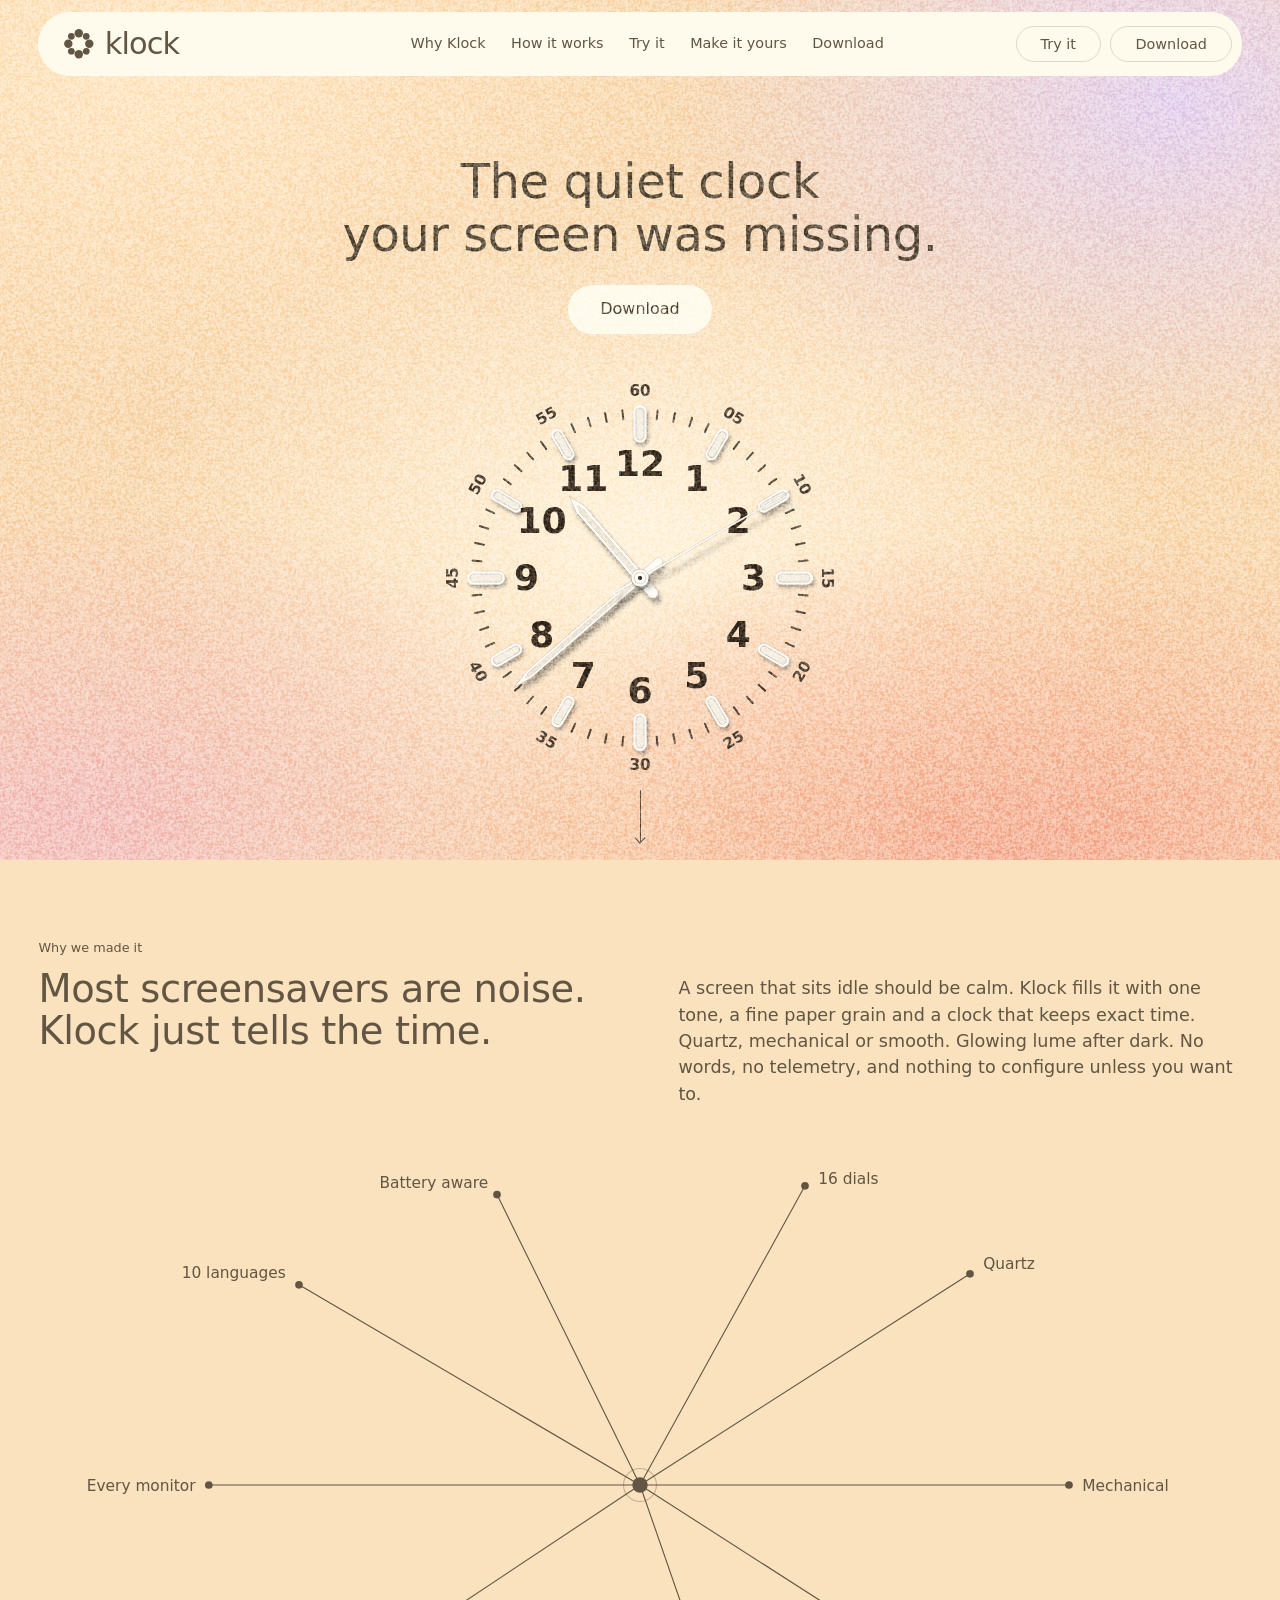
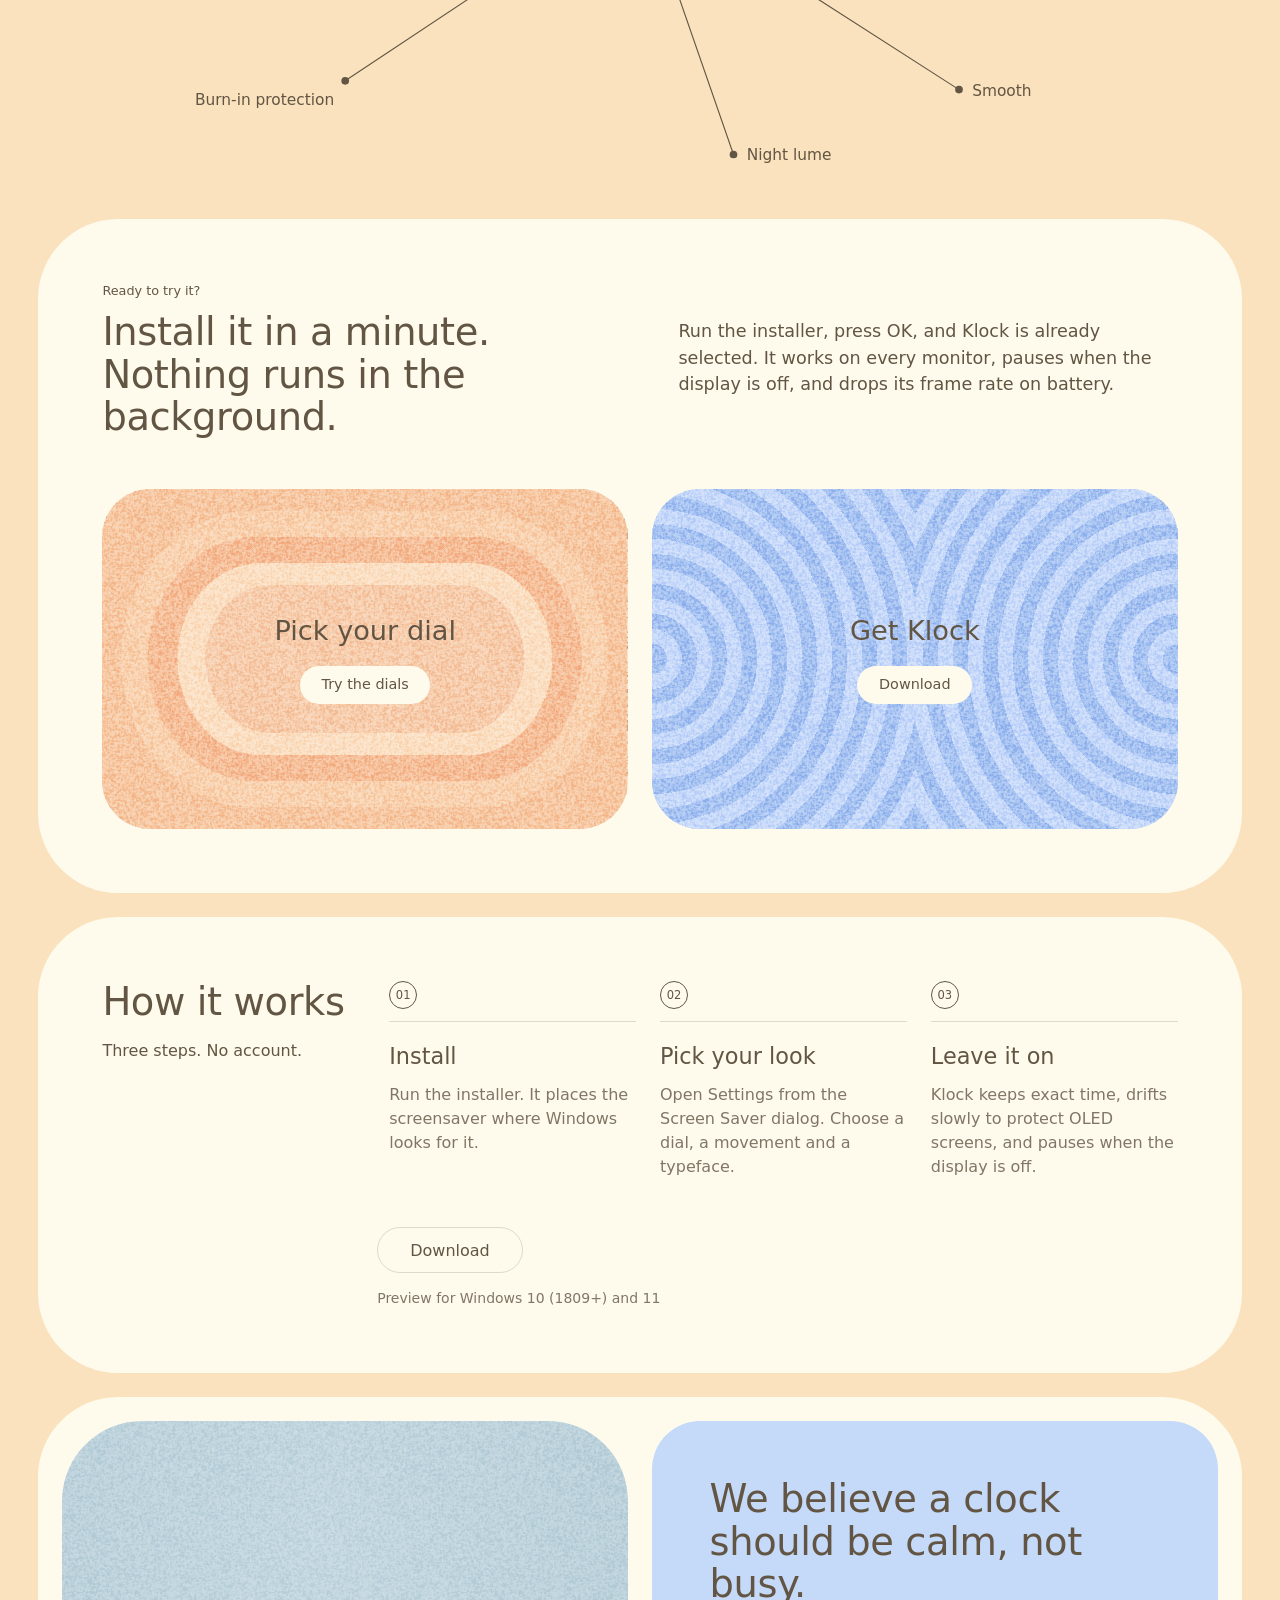
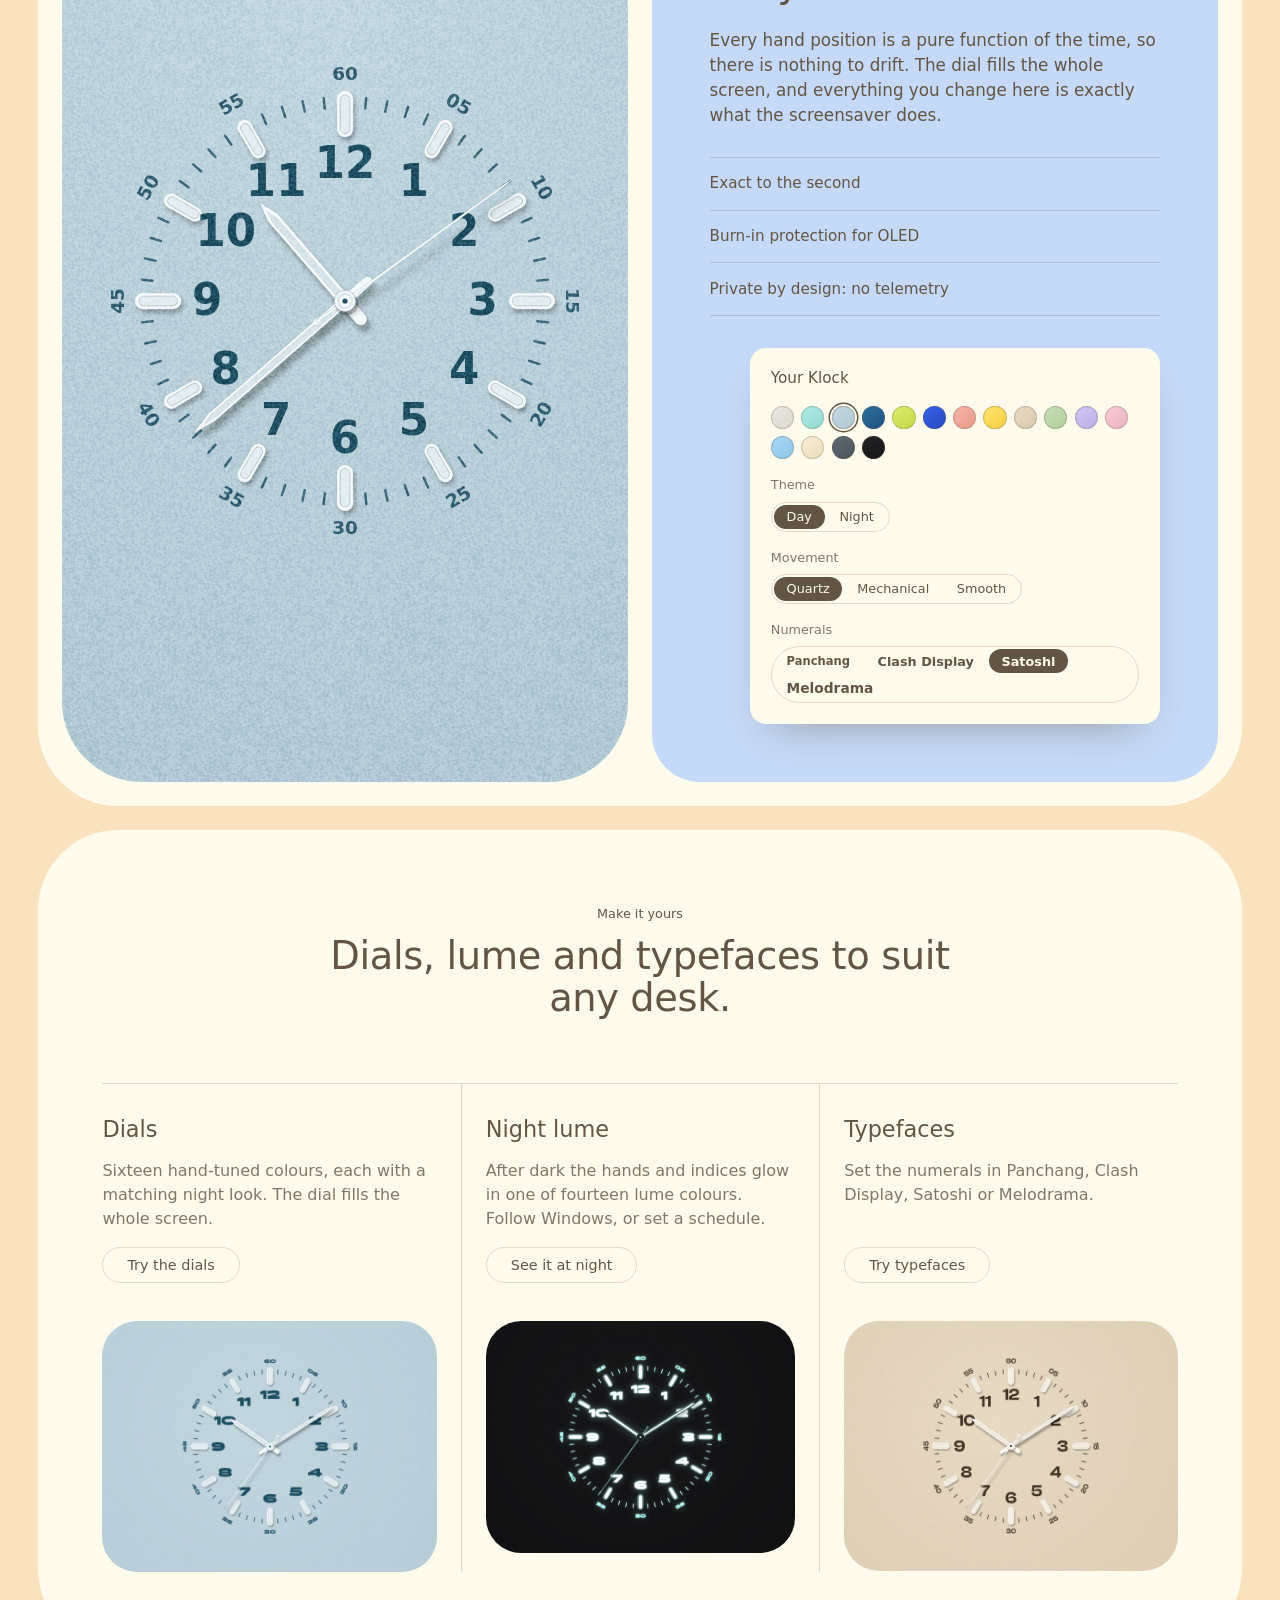
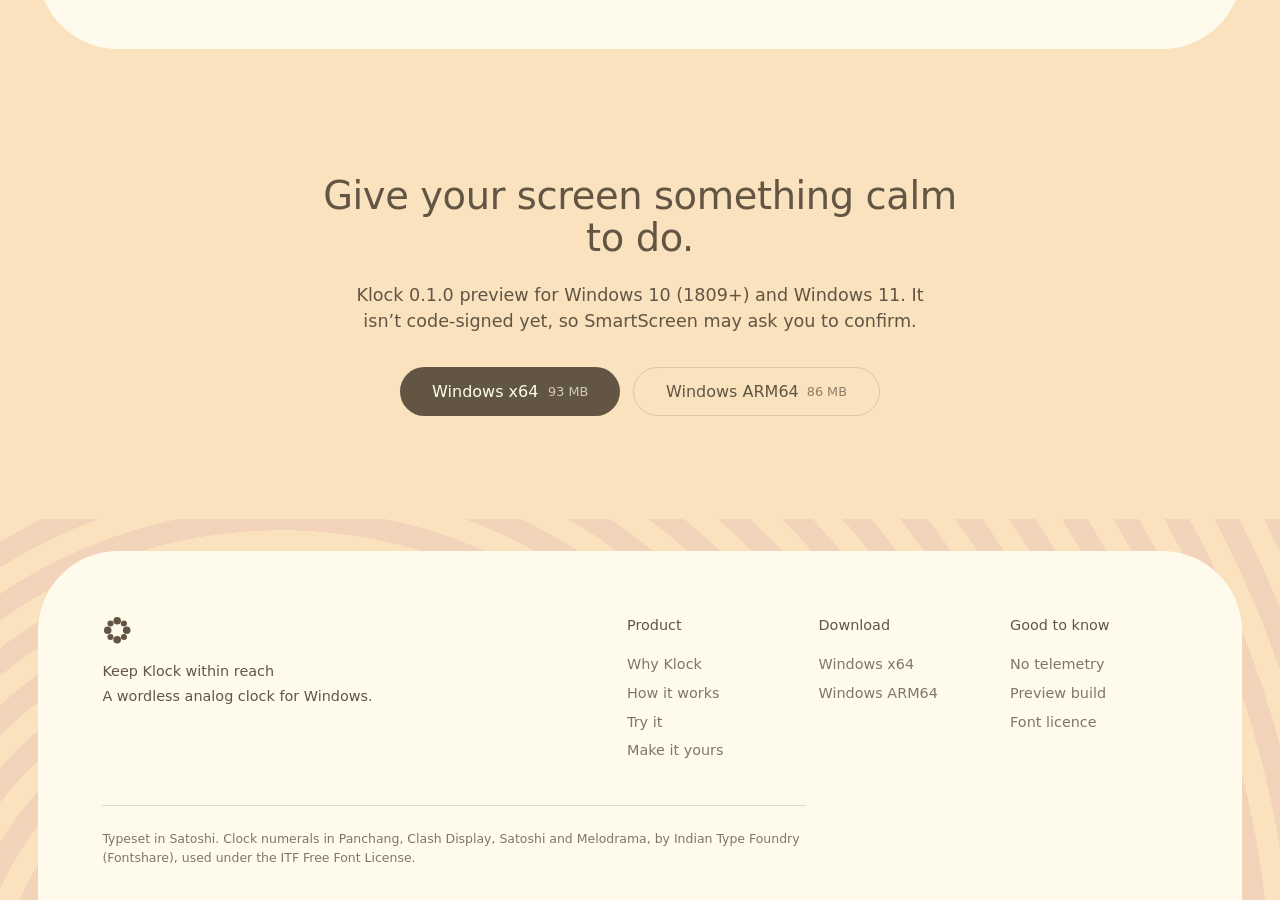
==== commit 86d44f35: "Update download links in index.html to point to the correct GitHub repository" ====
--- a/website/index.html
+++ b/website/index.html
@@ -192,8 +192,8 @@
       <h3 class="display center" id="dl-title">Give your screen something calm to do.</h3>
       <p class="lead center">Klock 0.1.0 preview for Windows 10 (1809+) and Windows 11. It isn&rsquo;t code-signed yet, so SmartScreen may ask you to confirm.</p>
       <div class="dl">
-        <a class="btn-brown" href="https://github.com/OWNER/klock/releases/latest">Windows x64 <small>93 MB</small></a>
-        <a class="btn-outline btn-lg" href="https://github.com/OWNER/klock/releases/latest">Windows ARM64 <small>86 MB</small></a>
+        <a class="btn-brown" href="https://github.com/thewholesihle/klock/releases/latest">Windows x64 <small>93 MB</small></a>
+        <a class="btn-outline btn-lg" href="https://github.com/thewholesihle/klock/releases/latest">Windows ARM64 <small>86 MB</small></a>
       </div>
     </section>
   </main>
@@ -206,7 +206,7 @@
       </div>
       <div class="foot-cols">
         <div><h5>Product</h5><a href="#why">Why Klock</a><a href="#how">How it works</a><a href="#try">Try it</a><a href="#make">Make it yours</a></div>
-        <div><h5>Download</h5><a href="https://github.com/OWNER/klock/releases/latest">Windows x64</a><a href="https://github.com/OWNER/klock/releases/latest">Windows ARM64</a></div>
+        <div><h5>Download</h5><a href="https://github.com/thewholesihle/klock/releases/latest">Windows x64</a><a href="https://github.com/thewholesihle/klock/releases/latest">Windows ARM64</a></div>
         <div><h5>Good to know</h5><a href="#why">No telemetry</a><a href="#how">Preview build</a><a href="fonts/Satoshi-FFL.txt">Font licence</a></div>
       </div>
       <p class="foot-fine">Typeset in Satoshi. Clock numerals in Panchang, Clash Display, Satoshi and Melodrama, by Indian Type Foundry (Fontshare), used under the ITF Free Font License.</p>
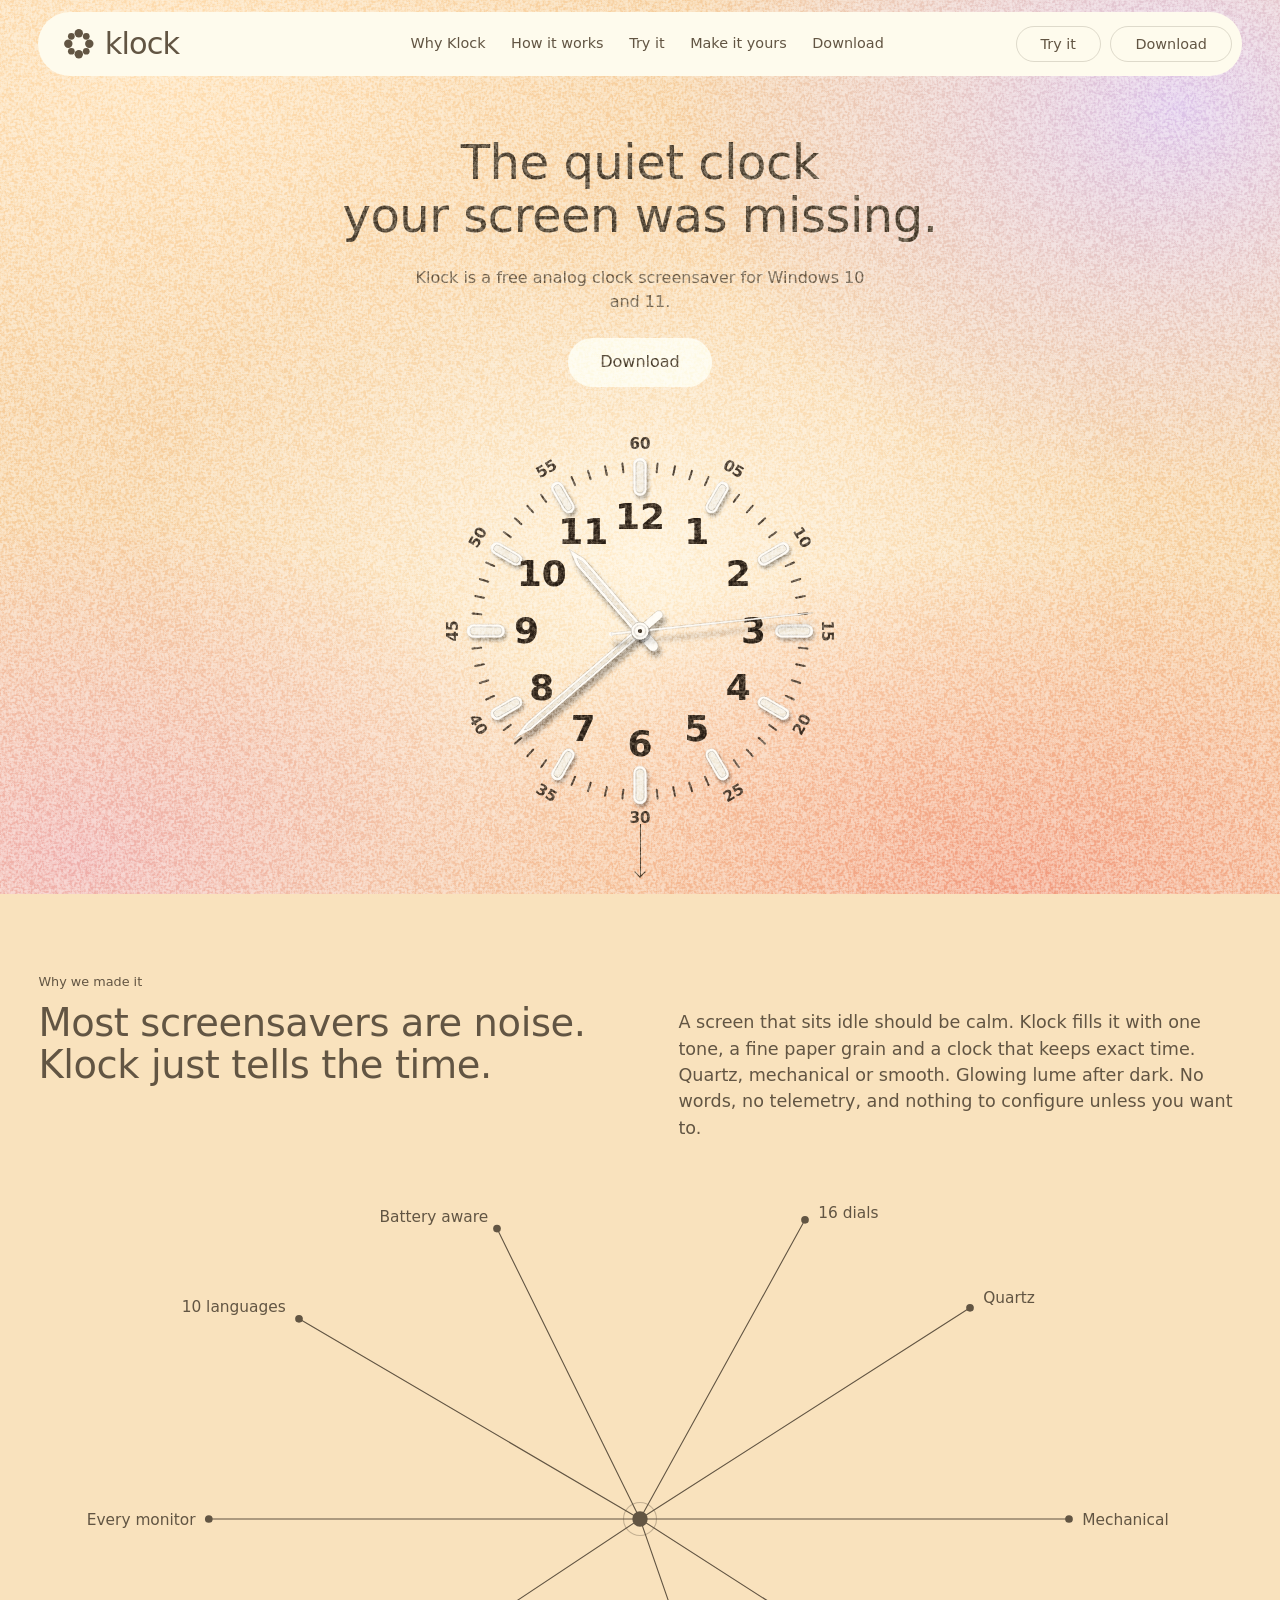
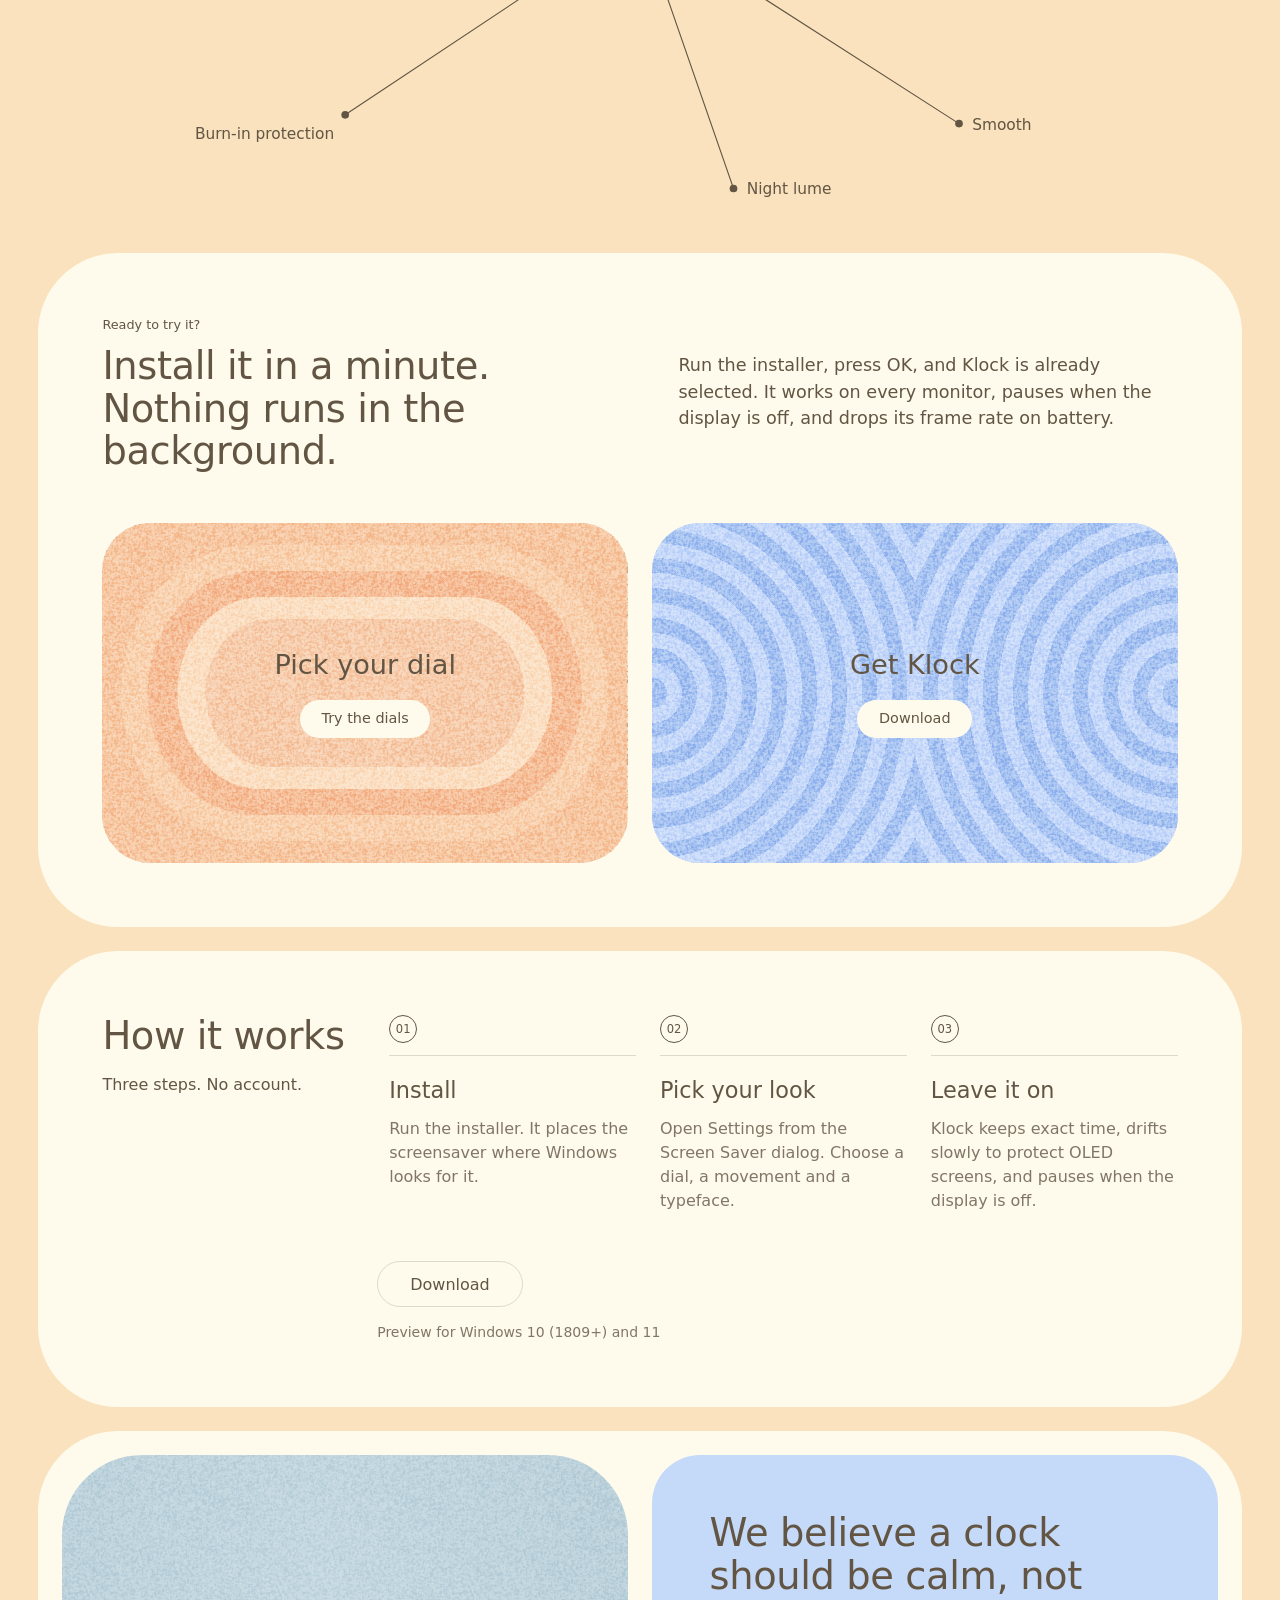
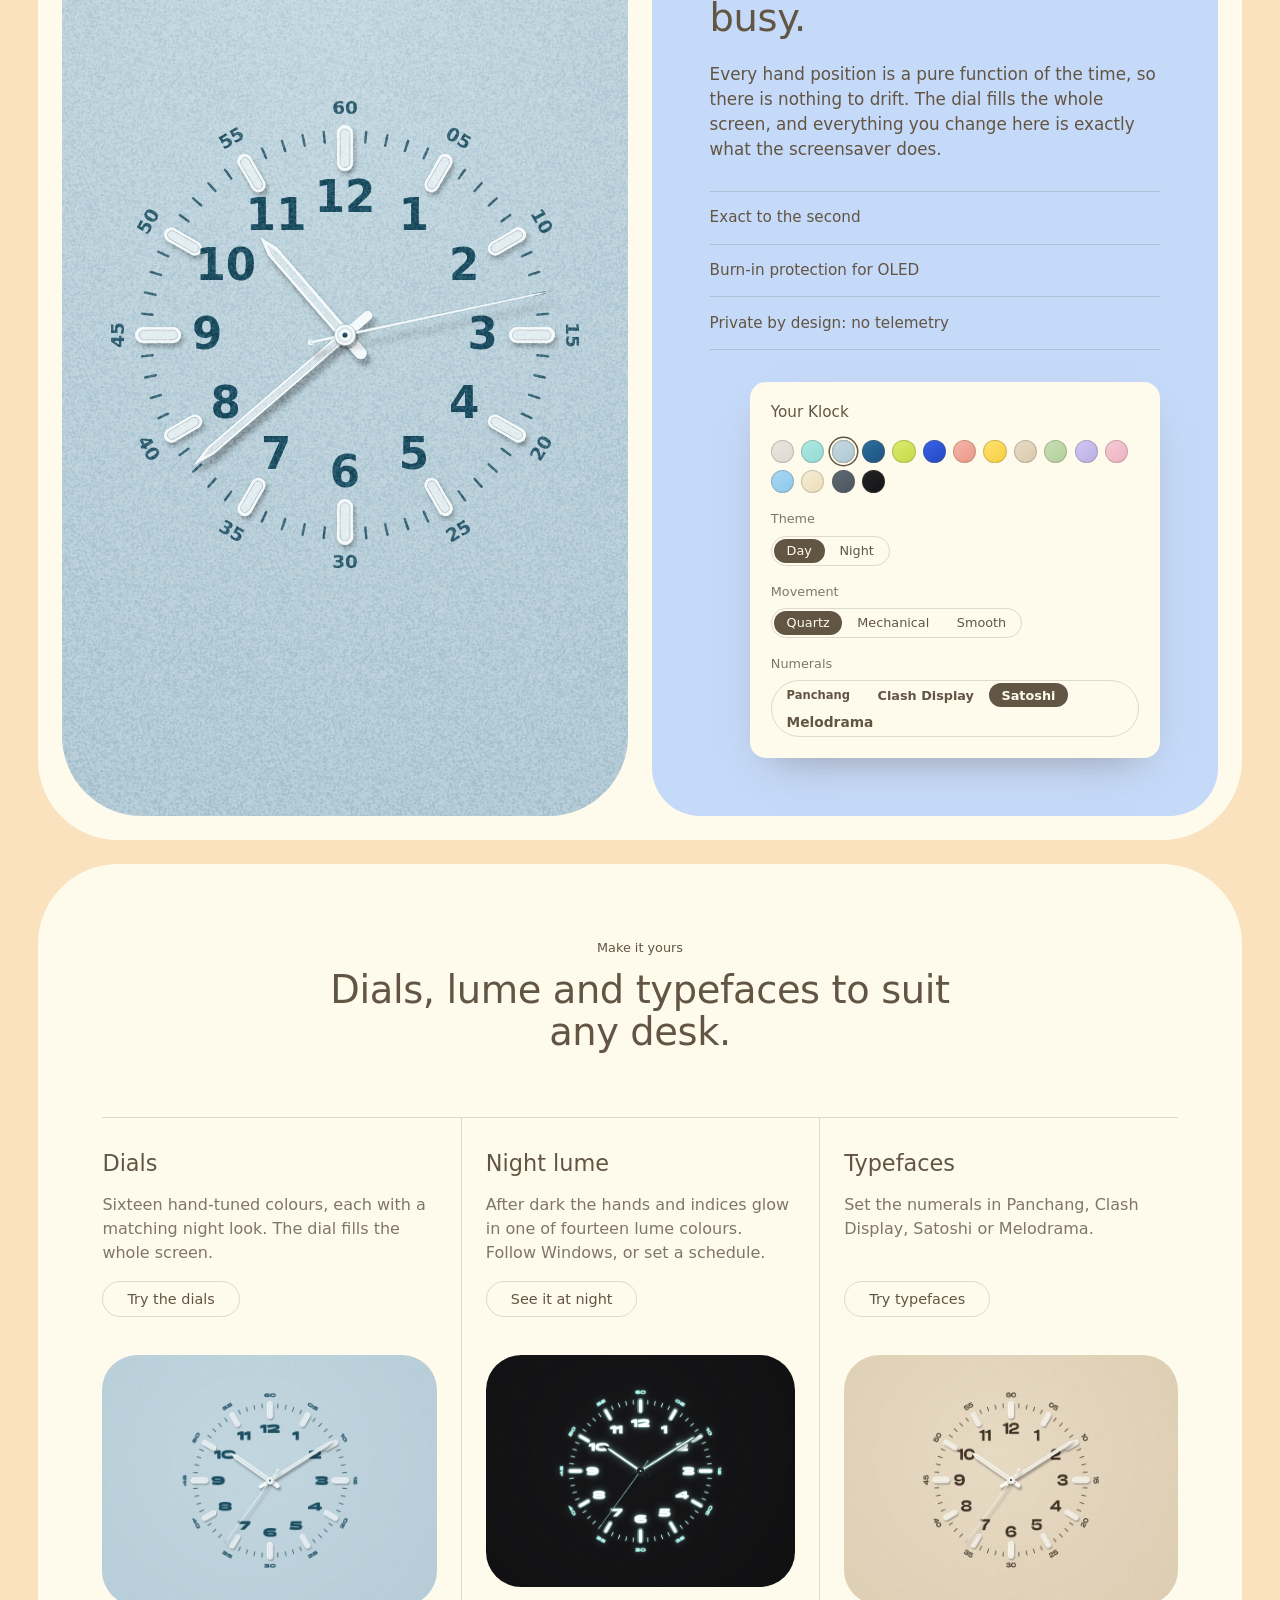
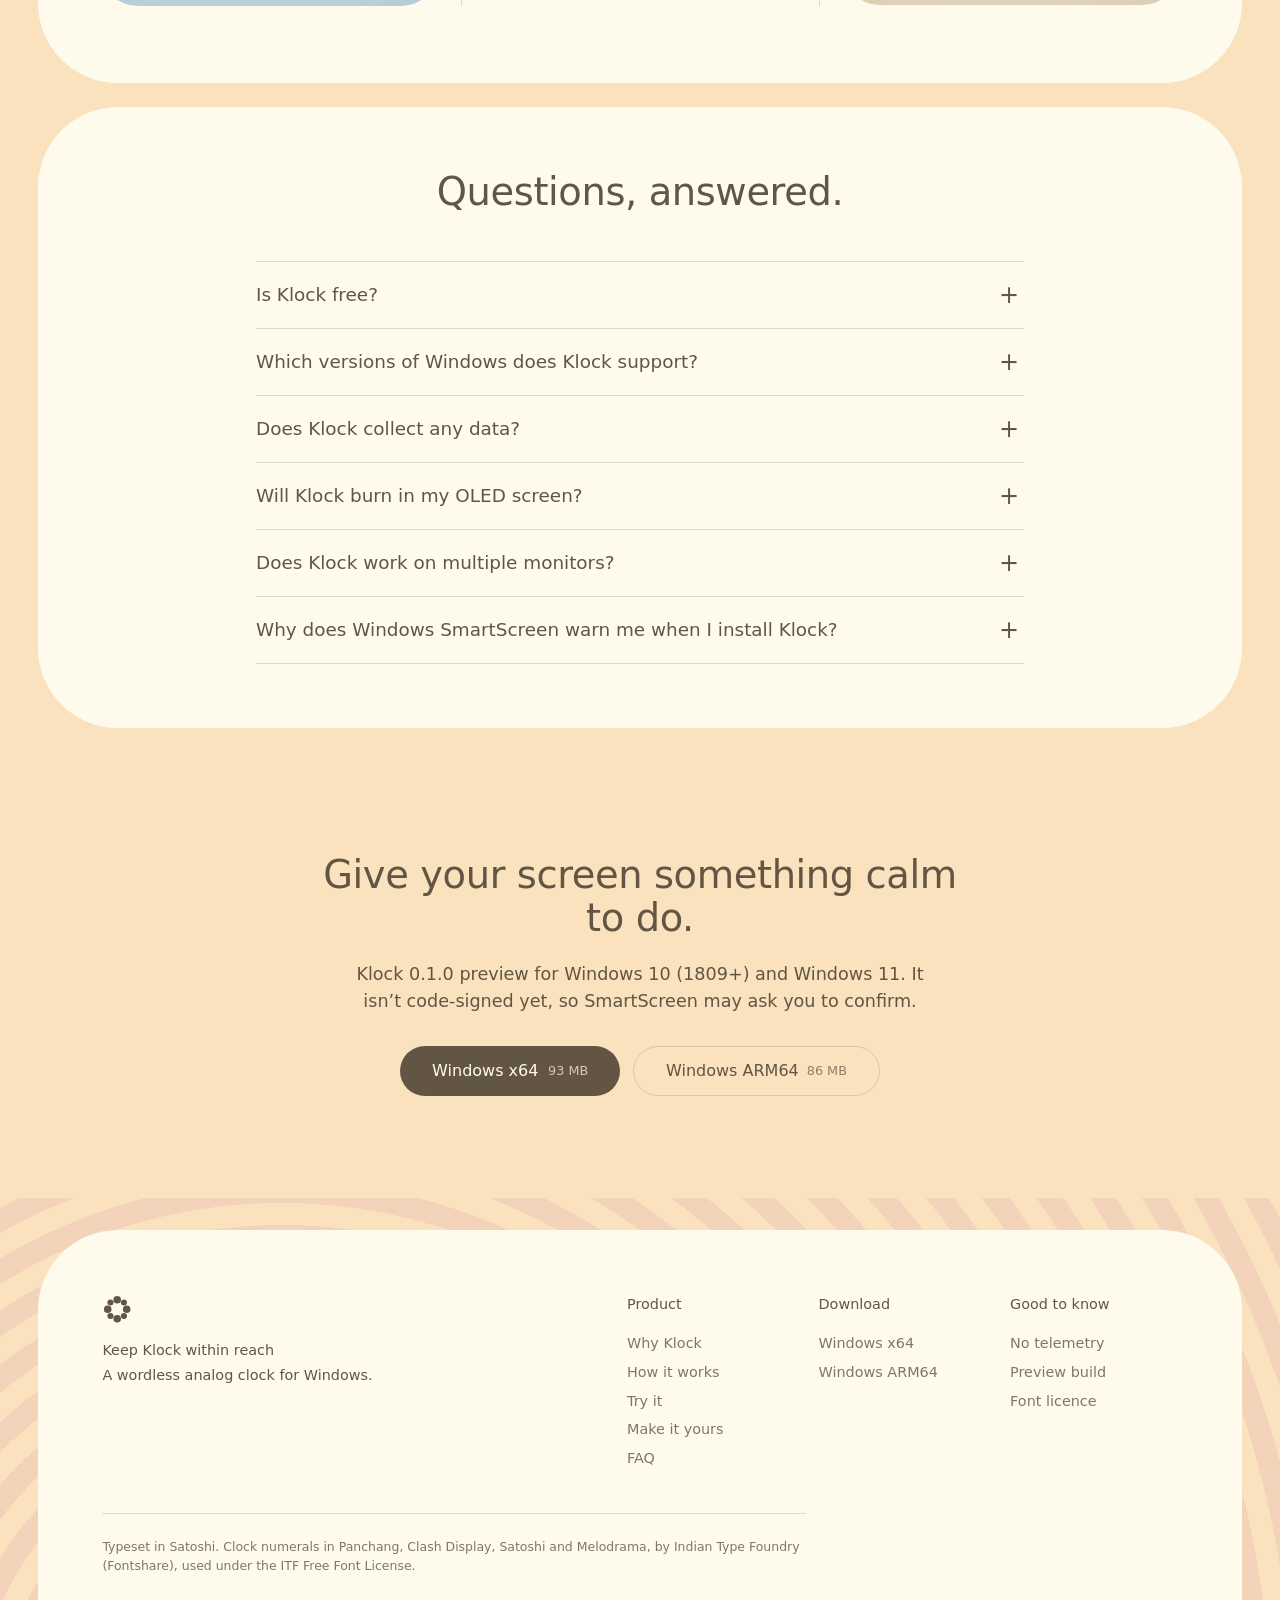
==== commit ff1def77: "Enhance SEO and accessibility; update meta tags, add structured data, and improve FAQ section in ind" ====
--- a/website/index.html
+++ b/website/index.html
@@ -3,18 +3,95 @@
 <head>
   <meta charset="UTF-8">
   <meta name="viewport" content="width=device-width, initial-scale=1">
-  <title>Klock — The Quiet Analog Clock Screensaver For Windows</title>
-  <meta name="description" content="A wordless analog clock screensaver for Windows 10 and 11. Sixteen dials, glowing lume, three movements.">
+  <title>Klock: Analog Clock Screensaver for Windows 10 &amp; 11</title>
+  <meta name="description" content="Klock is a free analog clock screensaver for Windows 10 and 11. Sixteen full-screen dials, glowing night lume, quartz, mechanical and smooth movements, OLED burn-in protection.">
+  <link rel="canonical" href="https://kloock.netlify.app/">
+  <meta name="robots" content="index, follow, max-image-preview:large, max-snippet:-1, max-video-preview:-1">
+  <meta name="author" content="Klock">
+  <meta name="application-name" content="Klock">
   <meta name="color-scheme" content="light">
   <meta name="theme-color" content="#F9E2BD">
-  <link rel="icon" href="favicon.ico">
+  <link rel="icon" href="favicon.ico" sizes="any">
+  <link rel="manifest" href="site.webmanifest">
+  <link rel="alternate" type="text/plain" href="llms.txt" title="Klock for LLMs">
   <link rel="preload" href="fonts/Satoshi-Regular.otf" as="font" type="font/otf" crossorigin>
   <link rel="stylesheet" href="css/styles.css">
+
   <meta property="og:type" content="website">
-  <meta property="og:title" content="Klock — The Quiet Analog Clock Screensaver For Windows">
-  <meta property="og:description" content="Sixteen dials, glowing lume, three movements. For Windows 10 and 11.">
-  <meta property="og:image" content="img/og.jpg">
+  <meta property="og:site_name" content="Klock">
+  <meta property="og:locale" content="en_US">
+  <meta property="og:url" content="https://kloock.netlify.app/">
+  <meta property="og:title" content="Klock: Analog Clock Screensaver for Windows 10 &amp; 11">
+  <meta property="og:description" content="Sixteen full-screen dials, glowing night lume and three movements. A calm, wordless clock for your idle screen.">
+  <meta property="og:image" content="https://kloock.netlify.app/img/og.jpg">
+  <meta property="og:image:width" content="1200">
+  <meta property="og:image:height" content="630">
+  <meta property="og:image:alt" content="Klock analog clock screensaver on a pale blue dial with dark teal numerals.">
   <meta name="twitter:card" content="summary_large_image">
+  <meta name="twitter:title" content="Klock: Analog Clock Screensaver for Windows 10 &amp; 11">
+  <meta name="twitter:description" content="Sixteen full-screen dials, glowing night lume and three movements.">
+  <meta name="twitter:image" content="https://kloock.netlify.app/img/og.jpg">
+  <meta name="twitter:image:alt" content="Klock analog clock screensaver on a pale blue dial with dark teal numerals.">
+
+  <script type="application/ld+json">
+  {
+    "@context": "https://schema.org",
+    "@graph": [
+      {
+        "@type": "WebSite",
+        "@id": "https://kloock.netlify.app/#website",
+        "url": "https://kloock.netlify.app/",
+        "name": "Klock",
+        "inLanguage": "en"
+      },
+      {
+        "@type": "SoftwareApplication",
+        "@id": "https://kloock.netlify.app/#app",
+        "name": "Klock",
+        "alternateName": "Klock analog clock screensaver",
+        "description": "A wordless analog clock screensaver for Windows 10 and 11 with sixteen dials, glowing night lume, quartz, mechanical and smooth movements, and OLED burn-in protection.",
+        "url": "https://kloock.netlify.app/",
+        "applicationCategory": "UtilitiesApplication",
+        "applicationSubCategory": "Screensaver",
+        "operatingSystem": "Windows 10 (1809+), Windows 11",
+        "softwareVersion": "0.1.0",
+        "processorRequirements": "x64 or ARM64",
+        "downloadUrl": "https://github.com/thewholesihle/klock/releases/latest",
+        "installUrl": "https://github.com/thewholesihle/klock/releases/latest",
+        "image": "https://kloock.netlify.app/img/og.jpg",
+        "screenshot": [
+          "https://kloock.netlify.app/img/day.jpg",
+          "https://kloock.netlify.app/img/night.jpg",
+          "https://kloock.netlify.app/img/warm.jpg"
+        ],
+        "featureList": [
+          "16 full-screen dials with matching night looks",
+          "14 lume colours",
+          "Quartz, mechanical and smooth movements",
+          "Four numeral typefaces plus built-in digits",
+          "OLED burn-in protection",
+          "Multi-monitor support",
+          "10 languages including right-to-left",
+          "No telemetry"
+        ],
+        "inLanguage": ["en", "fr", "de", "es", "it", "ja", "zh", "ru", "tr", "ar"],
+        "offers": { "@type": "Offer", "price": "0", "priceCurrency": "USD", "availability": "https://schema.org/InStock" },
+        "isPartOf": { "@id": "https://kloock.netlify.app/#website" }
+      },
+      {
+        "@type": "FAQPage",
+        "mainEntity": [
+          { "@type": "Question", "name": "Is Klock free?", "acceptedAnswer": { "@type": "Answer", "text": "Yes. Klock is a free preview release. Download the installer from the GitHub releases page." } },
+          { "@type": "Question", "name": "Which versions of Windows does Klock support?", "acceptedAnswer": { "@type": "Answer", "text": "Windows 10 (version 1809 or later) and Windows 11, on x64 and ARM64 processors." } },
+          { "@type": "Question", "name": "Does Klock collect any data?", "acceptedAnswer": { "@type": "Answer", "text": "No. Klock has no telemetry or analytics. The only network request is an optional update check that reads one static file and sends nothing about you or your PC." } },
+          { "@type": "Question", "name": "Will Klock burn in my OLED screen?", "acceptedAnswer": { "@type": "Answer", "text": "Klock includes burn-in protection: the whole face drifts by a few pixels over time and highlights breathe, so no static element stays in one place." } },
+          { "@type": "Question", "name": "Does Klock work on multiple monitors?", "acceptedAnswer": { "@type": "Answer", "text": "Yes. Each monitor gets its own clock at its native resolution, DPI and refresh rate, kept in sync. Klock pauses when the display is off and lowers its frame rate on battery." } },
+          { "@type": "Question", "name": "Why does Windows SmartScreen warn me when I install Klock?", "acceptedAnswer": { "@type": "Answer", "text": "The 0.1 preview is not code-signed yet, so SmartScreen may ask you to confirm. Choose More info, then Run anyway." } }
+        ]
+      }
+    ]
+  }
+  </script>
 </head>
 <body>
   <a class="skip" href="#main">Skip to content</a>
@@ -47,8 +124,9 @@
       <div class="rings" aria-hidden="true"></div>
       <div class="hero-inner">
         <h1 id="hero-title">The quiet clock<br>your screen was missing.</h1>
+        <p class="hero-sub">Klock is a free analog clock screensaver for Windows 10 and 11.</p>
         <a class="btn-cream" href="#download">Download</a>
-        <canvas id="clock-hero" role="img" aria-label="Analog clock"></canvas>
+        <canvas id="clock-hero" role="img" aria-label="Klock analog clock screensaver showing the current time on a beige dial"></canvas>
       </div>
       <a class="cue" href="#why" aria-label="Scroll to next section"><span></span></a>
     </section>
@@ -58,8 +136,8 @@
       <div class="container">
         <div class="split-head">
           <div>
-            <h2 class="eyebrow">Why we made it</h2>
-            <h3 class="display" id="why-title">Most screensavers are noise. Klock just tells the time.</h3>
+            <p class="eyebrow">Why we made it</p>
+            <h2 class="display" id="why-title">Most screensavers are noise. Klock just tells the time.</h2>
           </div>
           <p class="lead">A screen that sits idle should be calm. Klock fills it with one tone, a fine paper grain and a clock that keeps exact time. Quartz, mechanical or smooth. Glowing lume after dark. No words, no telemetry, and nothing to configure unless you want to.</p>
         </div>
@@ -91,8 +169,8 @@
     <section class="sheet" data-bg="orange" aria-labelledby="ready-title">
       <div class="split-head">
         <div>
-          <h2 class="eyebrow">Ready to try it?</h2>
-          <h3 class="display" id="ready-title">Install it in a minute. Nothing runs in the background.</h3>
+          <p class="eyebrow">Ready to try it?</p>
+          <h2 class="display" id="ready-title">Install it in a minute. Nothing runs in the background.</h2>
         </div>
         <p class="lead">Run the installer, press OK, and Klock is already selected. It works on every monitor, pauses when the display is off, and drops its frame rate on battery.</p>
       </div>
@@ -120,13 +198,13 @@
     <section class="sheet" id="how" data-bg="orange" aria-labelledby="how-title">
       <div class="how">
         <div class="how-intro">
-          <h3 class="display" id="how-title">How it works</h3>
+          <h2 class="display" id="how-title">How it works</h2>
           <p>Three steps. No account.</p>
         </div>
         <ol class="steps">
-          <li><span class="num">01</span><h4>Install</h4><p>Run the installer. It places the screensaver where Windows looks for it.</p></li>
-          <li><span class="num">02</span><h4>Pick your look</h4><p>Open Settings from the Screen Saver dialog. Choose a dial, a movement and a typeface.</p></li>
-          <li><span class="num">03</span><h4>Leave it on</h4><p>Klock keeps exact time, drifts slowly to protect OLED screens, and pauses when the display is off.</p></li>
+          <li><span class="num">01</span><h3>Install</h3><p>Run the installer. It places the screensaver where Windows looks for it.</p></li>
+          <li><span class="num">02</span><h3>Pick your look</h3><p>Open Settings from the Screen Saver dialog. Choose a dial, a movement and a typeface.</p></li>
+          <li><span class="num">03</span><h3>Leave it on</h3><p>Klock keeps exact time, drifts slowly to protect OLED screens, and pauses when the display is off.</p></li>
         </ol>
       </div>
       <div class="how-cta">
@@ -142,7 +220,7 @@
           <div class="screen"><canvas id="clock-main" role="img" aria-label="Analog clock"></canvas></div>
         </div>
         <div class="try-panel">
-          <h3 class="display" id="try-title">We believe a clock should be calm, not busy.</h3>
+          <h2 class="display" id="try-title">We believe a clock should be calm, not busy.</h2>
           <p>Every hand position is a pure function of the time, so there is nothing to drift. The dial fills the whole screen, and everything you change here is exactly what the screensaver does.</p>
           <ul class="rows">
             <li>Exact to the second</li>
@@ -163,23 +241,23 @@
 
     <!-- ============================================================ MAKE IT YOURS -->
     <section class="sheet make" id="make" data-bg="purple" aria-labelledby="make-title">
-      <h2 class="eyebrow center">Make it yours</h2>
-      <h3 class="display center" id="make-title">Dials, lume and typefaces to suit any desk.</h3>
+      <p class="eyebrow center">Make it yours</p>
+      <h2 class="display center" id="make-title">Dials, lume and typefaces to suit any desk.</h2>
       <div class="cols">
         <article>
-          <h4>Dials</h4>
+          <h3>Dials</h3>
           <p>Sixteen hand-tuned colours, each with a matching night look. The dial fills the whole screen.</p>
           <a class="btn-outline" href="#try">Try the dials</a>
           <img src="img/day.jpg" width="1920" height="1080" loading="lazy" alt="Klock&rsquo;s Glacier dial in daylight: pale blue-grey with dark teal numerals and white pill indices.">
         </article>
         <article>
-          <h4>Night lume</h4>
+          <h3>Night lume</h3>
           <p>After dark the hands and indices glow in one of fourteen lume colours. Follow Windows, or set a schedule.</p>
           <a class="btn-outline" href="#try" data-night>See it at night</a>
           <img src="img/night.jpg" width="1920" height="1080" loading="lazy" alt="Klock&rsquo;s Noir dial at night with every numeral, index and hand glowing teal-white.">
         </article>
         <article>
-          <h4>Typefaces</h4>
+          <h3>Typefaces</h3>
           <p>Set the numerals in Panchang, Clash Display, Satoshi or Melodrama.</p>
           <a class="btn-outline" href="#try">Try typefaces</a>
           <img src="img/warm.jpg" width="1920" height="1080" loading="lazy" alt="Klock&rsquo;s Beige dial with Clash Display numerals.">
@@ -187,9 +265,22 @@
       </div>
     </section>
 
+    <!-- ============================================================ FAQ -->
+    <section class="sheet faq" id="faq" data-bg="orange" aria-labelledby="faq-title">
+      <h2 class="display center" id="faq-title">Questions, answered.</h2>
+      <div class="faq-list">
+        <details><summary>Is Klock free?</summary><p>Yes. Klock is a free preview release. Download the installer from the <a href="https://github.com/thewholesihle/klock/releases/latest">GitHub releases page</a>.</p></details>
+        <details><summary>Which versions of Windows does Klock support?</summary><p>Windows 10 (version 1809 or later) and Windows 11, on x64 and ARM64 processors.</p></details>
+        <details><summary>Does Klock collect any data?</summary><p>No. Klock has no telemetry or analytics. The only network request is an optional update check that reads one static file and sends nothing about you or your PC.</p></details>
+        <details><summary>Will Klock burn in my OLED screen?</summary><p>Klock includes burn-in protection: the whole face drifts by a few pixels over time and highlights breathe, so no static element stays in one place.</p></details>
+        <details><summary>Does Klock work on multiple monitors?</summary><p>Yes. Each monitor gets its own clock at its native resolution, DPI and refresh rate, kept in sync. Klock pauses when the display is off and lowers its frame rate on battery.</p></details>
+        <details><summary>Why does Windows SmartScreen warn me when I install Klock?</summary><p>The 0.1 preview is not code-signed yet, so SmartScreen may ask you to confirm. Choose <em>More info</em>, then <em>Run anyway</em>.</p></details>
+      </div>
+    </section>
+
     <!-- ============================================================ DOWNLOAD -->
     <section class="cta-sec" id="download" data-bg="green" aria-labelledby="dl-title">
-      <h3 class="display center" id="dl-title">Give your screen something calm to do.</h3>
+      <h2 class="display center" id="dl-title">Give your screen something calm to do.</h2>
       <p class="lead center">Klock 0.1.0 preview for Windows 10 (1809+) and Windows 11. It isn&rsquo;t code-signed yet, so SmartScreen may ask you to confirm.</p>
       <div class="dl">
         <a class="btn-brown" href="https://github.com/thewholesihle/klock/releases/latest">Windows x64 <small>93 MB</small></a>
@@ -205,9 +296,9 @@
         <p><strong>Keep Klock within reach</strong>A wordless analog clock for Windows.</p>
       </div>
       <div class="foot-cols">
-        <div><h5>Product</h5><a href="#why">Why Klock</a><a href="#how">How it works</a><a href="#try">Try it</a><a href="#make">Make it yours</a></div>
-        <div><h5>Download</h5><a href="https://github.com/thewholesihle/klock/releases/latest">Windows x64</a><a href="https://github.com/thewholesihle/klock/releases/latest">Windows ARM64</a></div>
-        <div><h5>Good to know</h5><a href="#why">No telemetry</a><a href="#how">Preview build</a><a href="fonts/Satoshi-FFL.txt">Font licence</a></div>
+        <div><p class="foot-h">Product</p><a href="#why">Why Klock</a><a href="#how">How it works</a><a href="#try">Try it</a><a href="#make">Make it yours</a><a href="#faq">FAQ</a></div>
+        <div><p class="foot-h">Download</p><a href="https://github.com/thewholesihle/klock/releases/latest">Windows x64</a><a href="https://github.com/thewholesihle/klock/releases/latest">Windows ARM64</a></div>
+        <div><p class="foot-h">Good to know</p><a href="#why">No telemetry</a><a href="#how">Preview build</a><a href="fonts/Satoshi-FFL.txt">Font licence</a></div>
       </div>
       <p class="foot-fine">Typeset in Satoshi. Clock numerals in Panchang, Clash Display, Satoshi and Melodrama, by Indian Type Foundry (Fontshare), used under the ITF Free Font License.</p>
     </div>
--- a/website/css/styles.css
+++ b/website/css/styles.css
@@ -106,7 +106,7 @@
 .num { display: inline-grid; place-items: center; width: 28px; height: 28px; border: 1px solid var(--brown); border-radius: 50%; font-size: .72rem; }
 .steps li { position: relative; padding-top: 0; }
 .steps li::before { content: ""; position: absolute; left: 0; right: 0; top: 40px; height: 1px; background: var(--divider); }
-.steps h4 { font-size: 1.4rem; line-height: 1.2; margin: 34px 0 .8rem; }
+.steps h3 { font-size: 1.4rem; line-height: 1.2; margin: 34px 0 .8rem; }
 .steps p { color: var(--brown-soft); }
 .how-cta { margin-top: 3rem; display: grid; gap: .9rem; justify-items: start; }
 .how-cta .btn-lg { justify-self: start; }
@@ -150,9 +150,20 @@
 .cols article + article { border-left: 1px solid var(--divider); }
 .cols article:first-child { padding-left: 0; }
 .cols article:last-child { padding-right: 0; }
-.cols h4 { font-size: 1.4rem; line-height: 1.2; }
+.cols h3 { font-size: 1.4rem; line-height: 1.2; }
 .cols p { color: var(--brown-soft); min-height: 4.5em; }
 .cols img { width: 100%; height: auto; aspect-ratio: 4 / 3; object-fit: cover; border-radius: 2.2rem; margin-top: 1.4rem; }
+
+/* ---------- faq ---------- */
+.hero-sub { max-width: 30rem; color: var(--brown-soft); }
+.faq-list { max-width: 48rem; margin: 3rem auto 0; border-top: 1px solid var(--divider); }
+.faq details { border-bottom: 1px solid var(--divider); }
+.faq summary { list-style: none; cursor: pointer; padding: 1.2rem 2.5rem 1.2rem 0; font-size: 1.15rem; position: relative; }
+.faq summary::-webkit-details-marker { display: none; }
+.faq summary::after { content: "+"; position: absolute; right: .3rem; top: 50%; translate: 0 -50%; font-size: 1.5rem; transition: rotate .2s; }
+.faq details[open] summary::after { rotate: 45deg; }
+.faq details p { padding: 0 2.5rem 1.4rem 0; color: var(--brown-soft); }
+.faq details a { text-decoration: underline; }
 
 /* ---------- download ---------- */
 .cta-sec { padding: clamp(4rem, 8vw, 7rem) var(--pad-x); display: grid; justify-items: center; gap: 1.4rem; text-align: center; }
@@ -167,7 +178,7 @@
 .foot-brand strong { display: block; font-weight: 400; margin-bottom: .2rem; }
 .foot-brand p { font-size: .9rem; max-width: 18rem; }
 .foot-cols { display: grid; grid-template-columns: repeat(3, minmax(0, 1fr)); gap: var(--gap); }
-.foot-cols h5 { font-size: .9rem; margin-bottom: .9rem; }
+.foot-h { font-size: .9rem; margin-bottom: .9rem; }
 .foot-cols a { display: block; text-decoration: none; font-size: .9rem; padding: .22rem 0; color: var(--brown-soft); }
 .foot-cols a:hover { color: var(--brown); text-decoration: underline; }
 .foot-fine { grid-column: 1 / -1; font-size: .78rem; color: var(--brown-soft); max-width: 44rem; padding-top: 1.5rem; border-top: 1px solid var(--divider); }
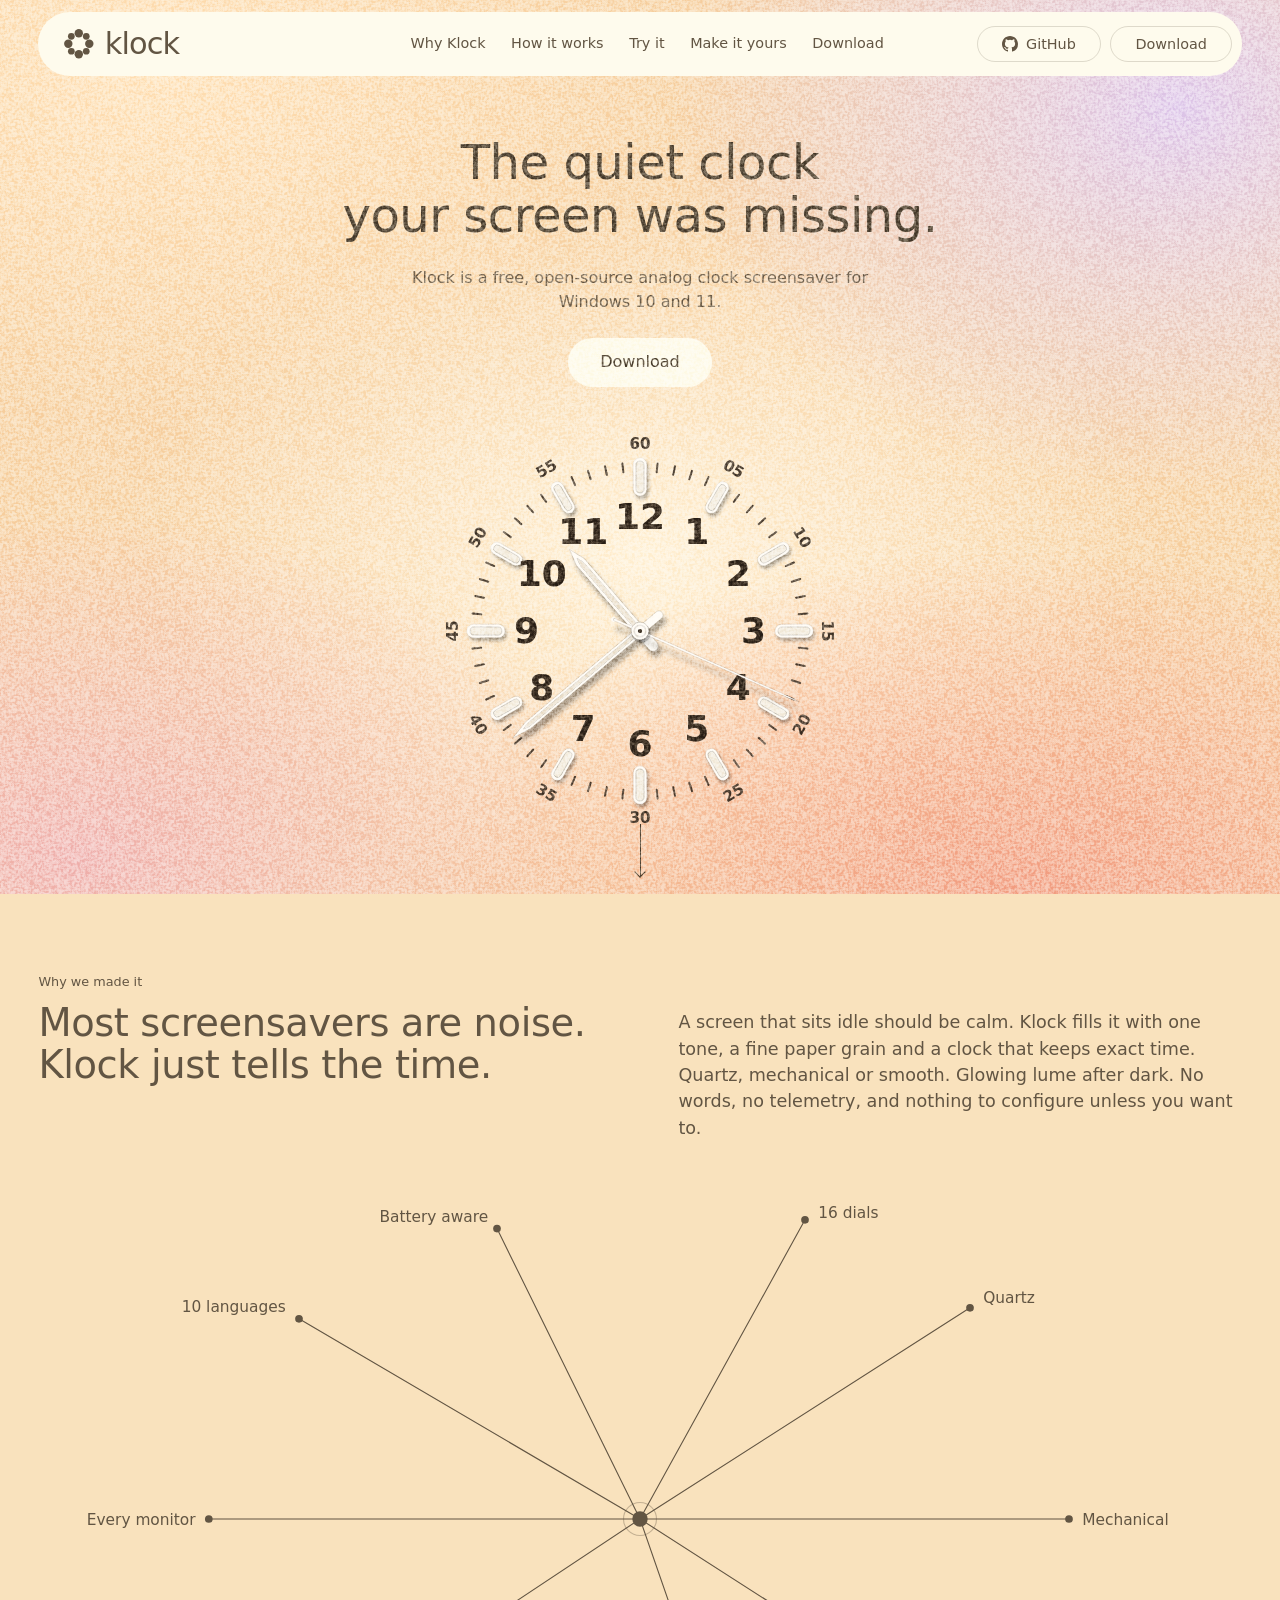
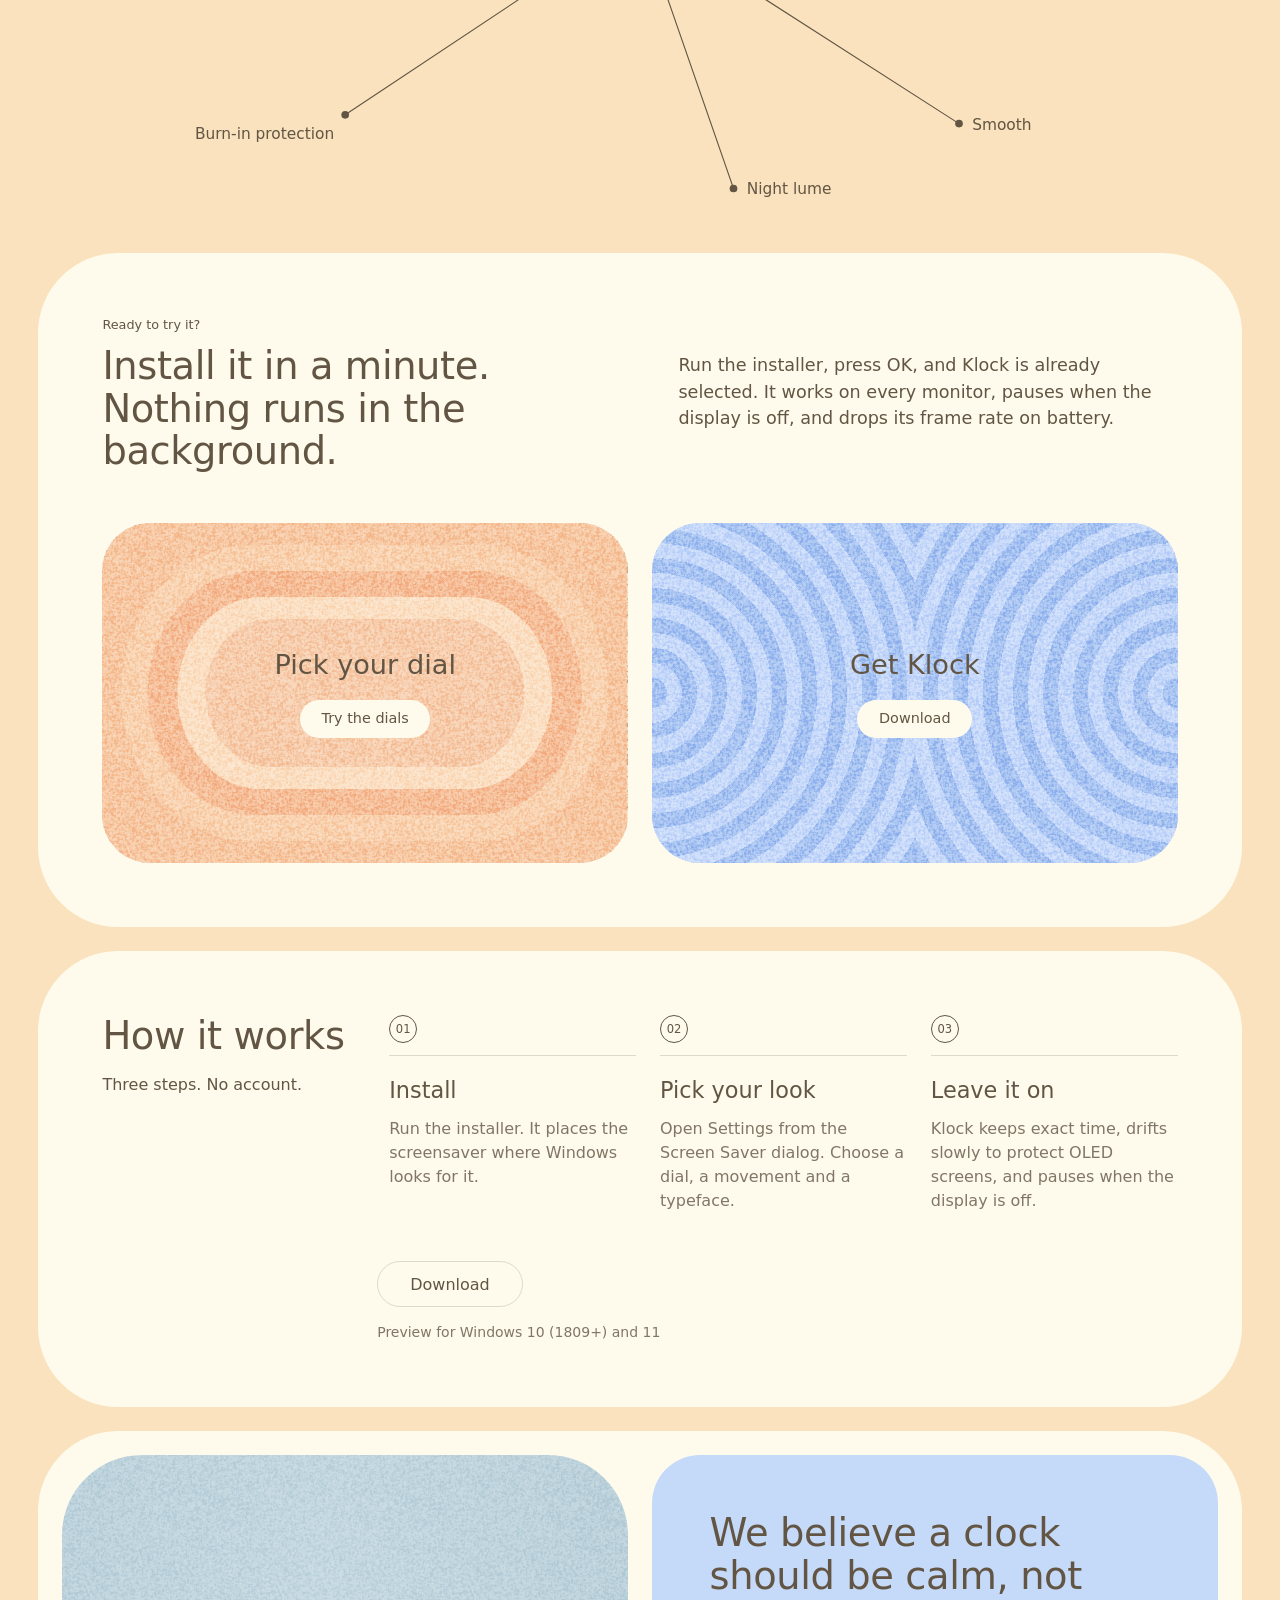
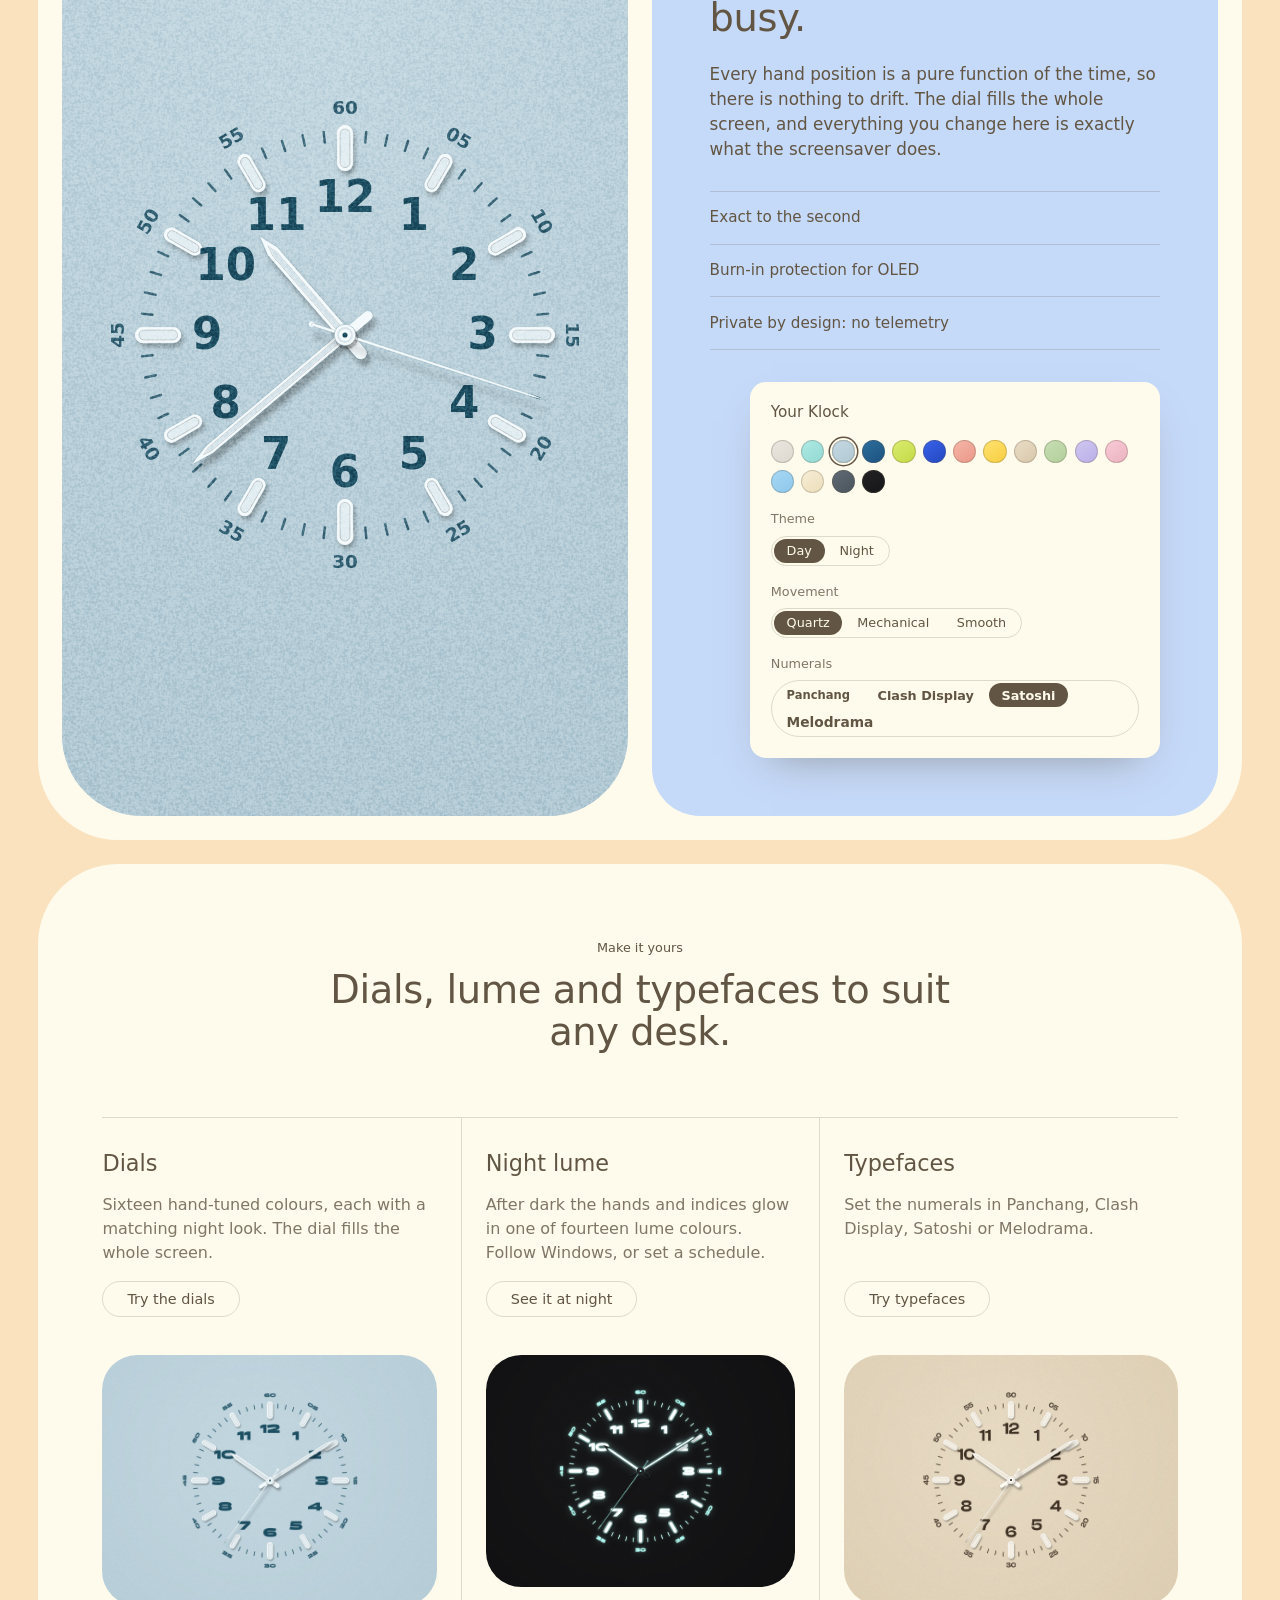
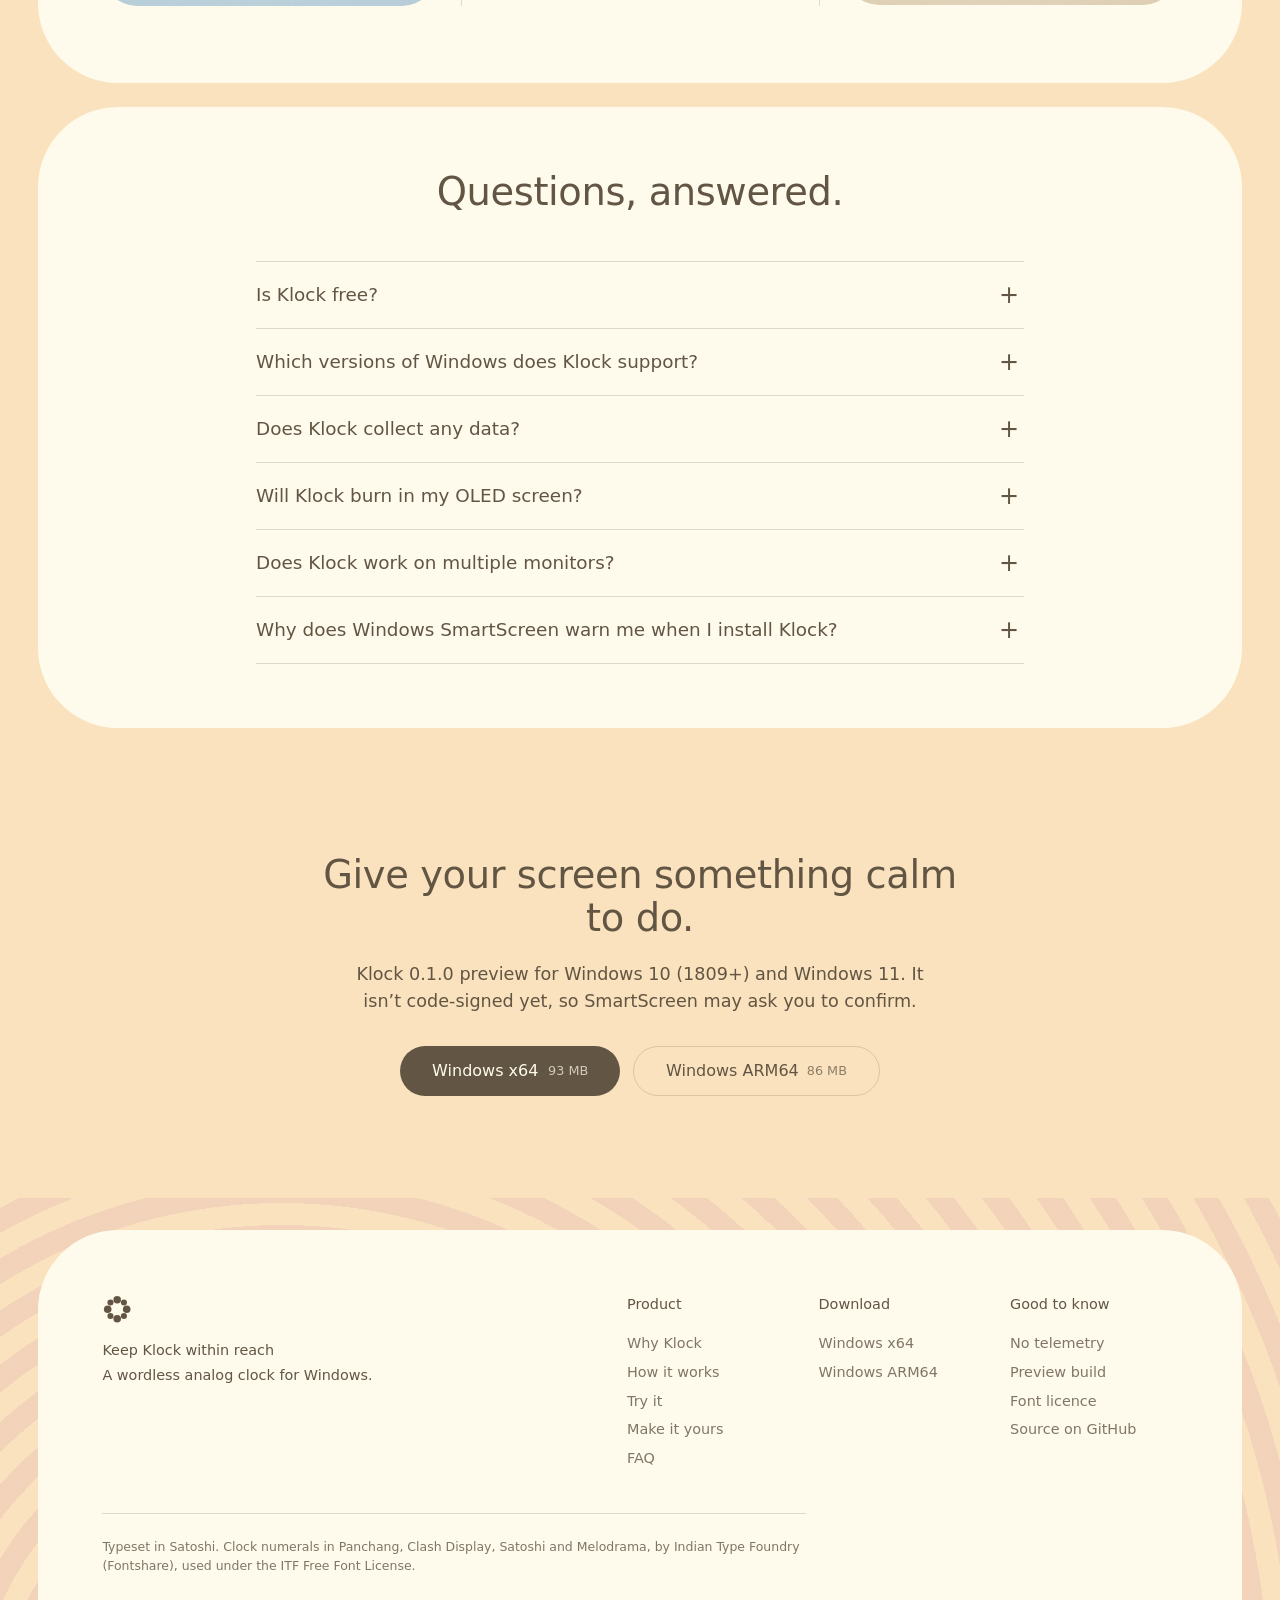
==== commit bc8bcf09: "🔍 Update accessibility and clarity; enhance project description in llms.txt and index.html, and add " ====
--- a/website/index.html
+++ b/website/index.html
@@ -76,6 +76,9 @@
         ],
         "inLanguage": ["en", "fr", "de", "es", "it", "ja", "zh", "ru", "tr", "ar"],
         "offers": { "@type": "Offer", "price": "0", "priceCurrency": "USD", "availability": "https://schema.org/InStock" },
+        "codeRepository": "https://github.com/thewholesihle/klock",
+        "sameAs": ["https://github.com/thewholesihle/klock"],
+        "isAccessibleForFree": true,
         "isPartOf": { "@id": "https://kloock.netlify.app/#website" }
       },
       {
@@ -111,7 +114,7 @@
         <a href="#download">Download</a>
       </nav>
       <div class="nav-btns">
-        <a class="btn-outline" href="#try">Try it</a>
+        <a class="btn-outline" href="https://github.com/thewholesihle/klock/tree/main" rel="noopener"><svg class="gh" viewBox="0 0 16 16" aria-hidden="true"><path fill="currentColor" d="M8 0C3.58 0 0 3.58 0 8c0 3.54 2.29 6.53 5.47 7.59.4.07.55-.17.55-.38 0-.19-.01-.82-.01-1.49-2.01.37-2.53-.49-2.69-.94-.09-.23-.48-.94-.82-1.13-.28-.15-.68-.52-.01-.53.63-.01 1.08.58 1.23.82.72 1.21 1.87.87 2.33.66.07-.52.28-.87.51-1.07-1.78-.2-3.64-.89-3.64-3.95 0-.87.31-1.59.82-2.15-.08-.2-.36-1.02.08-2.12 0 0 .67-.21 2.2.82a7.6 7.6 0 0 1 4 0c1.53-1.04 2.2-.82 2.2-.82.44 1.1.16 1.92.08 2.12.51.56.82 1.27.82 2.15 0 3.07-1.87 3.75-3.65 3.95.29.25.54.73.54 1.48 0 1.07-.01 1.93-.01 2.2 0 .21.15.46.55.38A8.01 8.01 0 0 0 16 8c0-4.42-3.58-8-8-8Z"/></svg>GitHub</a>
         <a class="btn-outline" href="#download">Download</a>
       </div>
     </div>
@@ -124,7 +127,7 @@
       <div class="rings" aria-hidden="true"></div>
       <div class="hero-inner">
         <h1 id="hero-title">The quiet clock<br>your screen was missing.</h1>
-        <p class="hero-sub">Klock is a free analog clock screensaver for Windows 10 and 11.</p>
+        <p class="hero-sub">Klock is a free, open-source analog clock screensaver for Windows 10 and 11.</p>
         <a class="btn-cream" href="#download">Download</a>
         <canvas id="clock-hero" role="img" aria-label="Klock analog clock screensaver showing the current time on a beige dial"></canvas>
       </div>
@@ -298,7 +301,7 @@
       <div class="foot-cols">
         <div><p class="foot-h">Product</p><a href="#why">Why Klock</a><a href="#how">How it works</a><a href="#try">Try it</a><a href="#make">Make it yours</a><a href="#faq">FAQ</a></div>
         <div><p class="foot-h">Download</p><a href="https://github.com/thewholesihle/klock/releases/latest">Windows x64</a><a href="https://github.com/thewholesihle/klock/releases/latest">Windows ARM64</a></div>
-        <div><p class="foot-h">Good to know</p><a href="#why">No telemetry</a><a href="#how">Preview build</a><a href="fonts/Satoshi-FFL.txt">Font licence</a></div>
+        <div><p class="foot-h">Good to know</p><a href="#why">No telemetry</a><a href="#how">Preview build</a><a href="fonts/Satoshi-FFL.txt">Font licence</a><a href="https://github.com/thewholesihle/klock/tree/main" rel="noopener">Source on GitHub</a></div>
       </div>
       <p class="foot-fine">Typeset in Satoshi. Clock numerals in Panchang, Clash Display, Satoshi and Melodrama, by Indian Type Foundry (Fontshare), used under the ITF Free Font License.</p>
     </div>
--- a/website/css/styles.css
+++ b/website/css/styles.css
@@ -52,6 +52,7 @@
 
 .btn-outline { display: inline-flex; align-items: center; justify-content: center; gap: .5rem; height: 36px; padding: 2px 24px; border: .8px solid var(--divider); border-radius: 48px; background: transparent; color: var(--brown); font: 400 .9rem var(--font); text-decoration: none; cursor: pointer; transition: background-color .2s ease, border-color .2s ease; }
 .btn-outline:hover { background: rgba(98, 85, 67, .06); border-color: rgba(98, 85, 67, .45); }
+.btn-outline .gh { width: 16px; height: 16px; flex: none; }
 .btn-lg { height: auto; padding: .8em 2em; font-size: 1rem; }
 .btn-cream, .btn-brown { display: inline-flex; align-items: center; gap: .6rem; padding: .8em 2em; border-radius: var(--btn-radius); font: 400 1rem/1.5 var(--font); text-decoration: none; transition: transform .2s ease, background-color .2s ease; }
 .btn-cream { background: var(--cream); color: var(--brown); }
